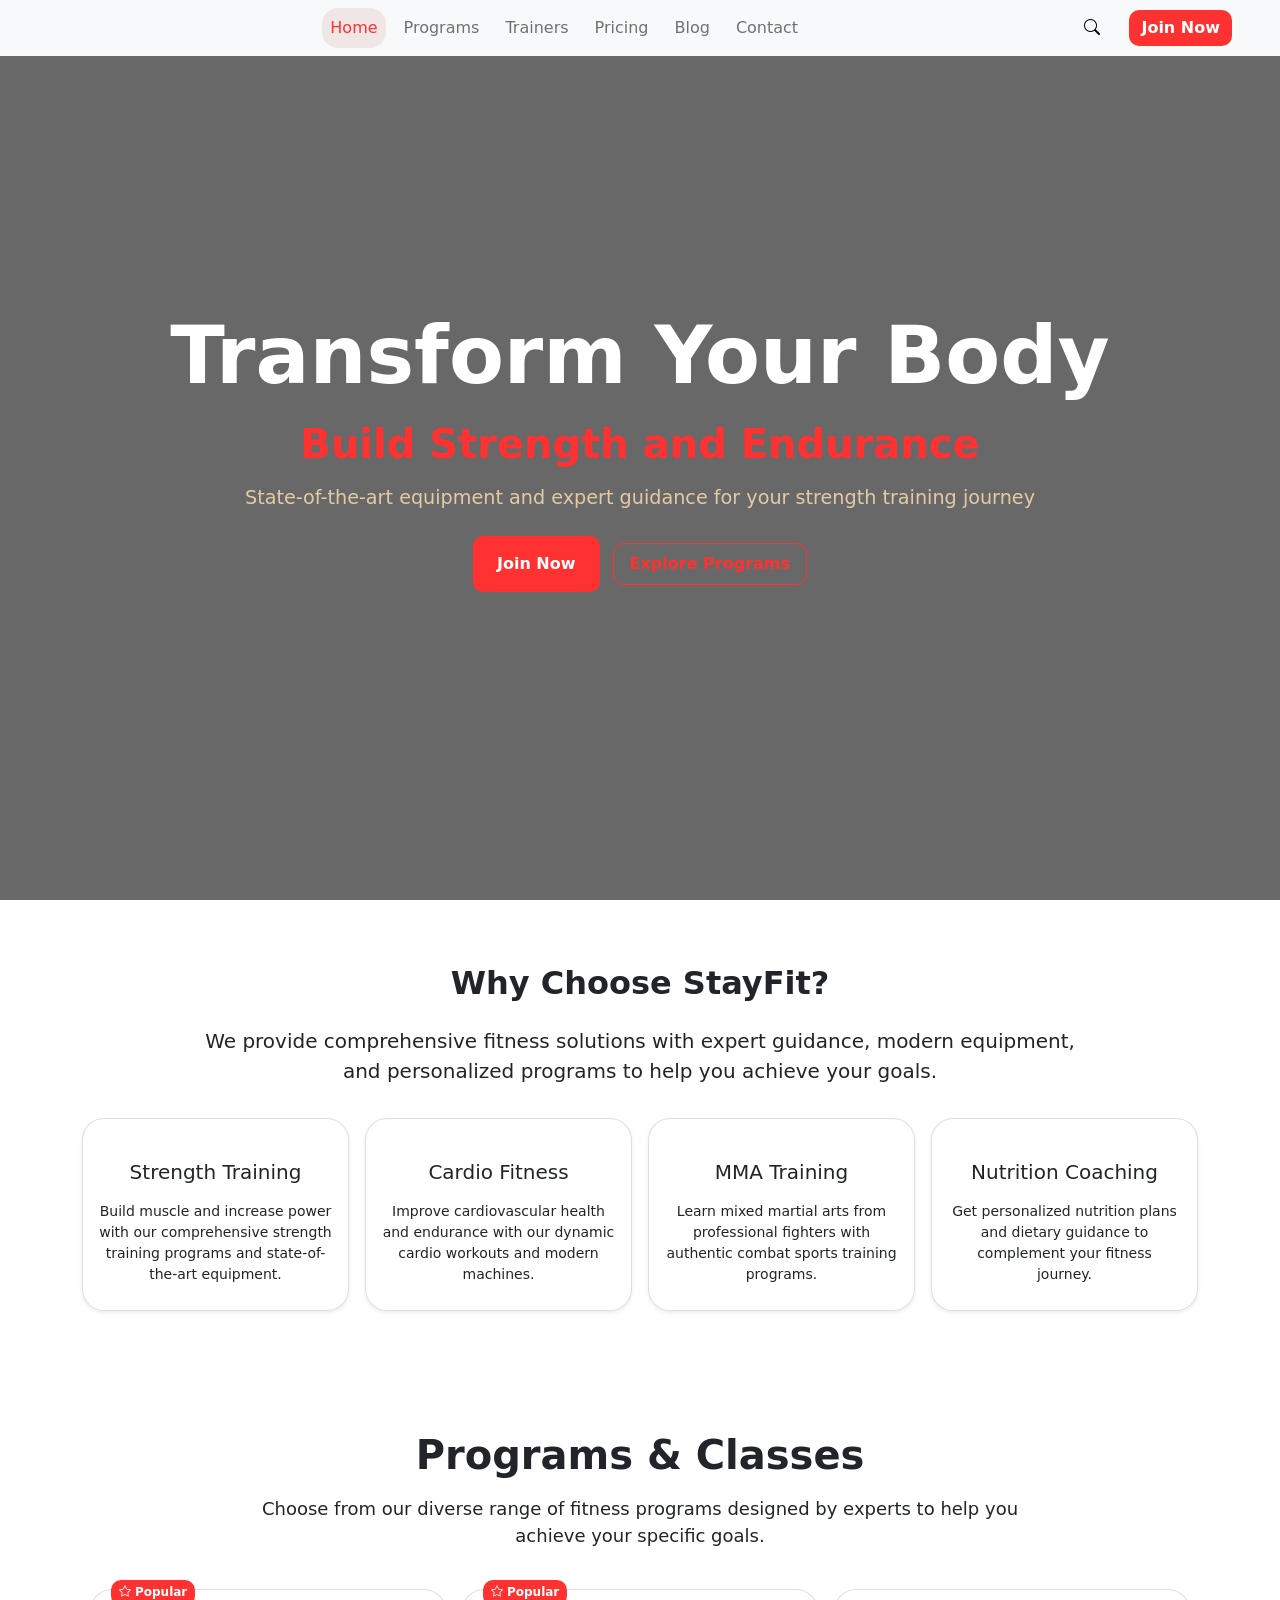
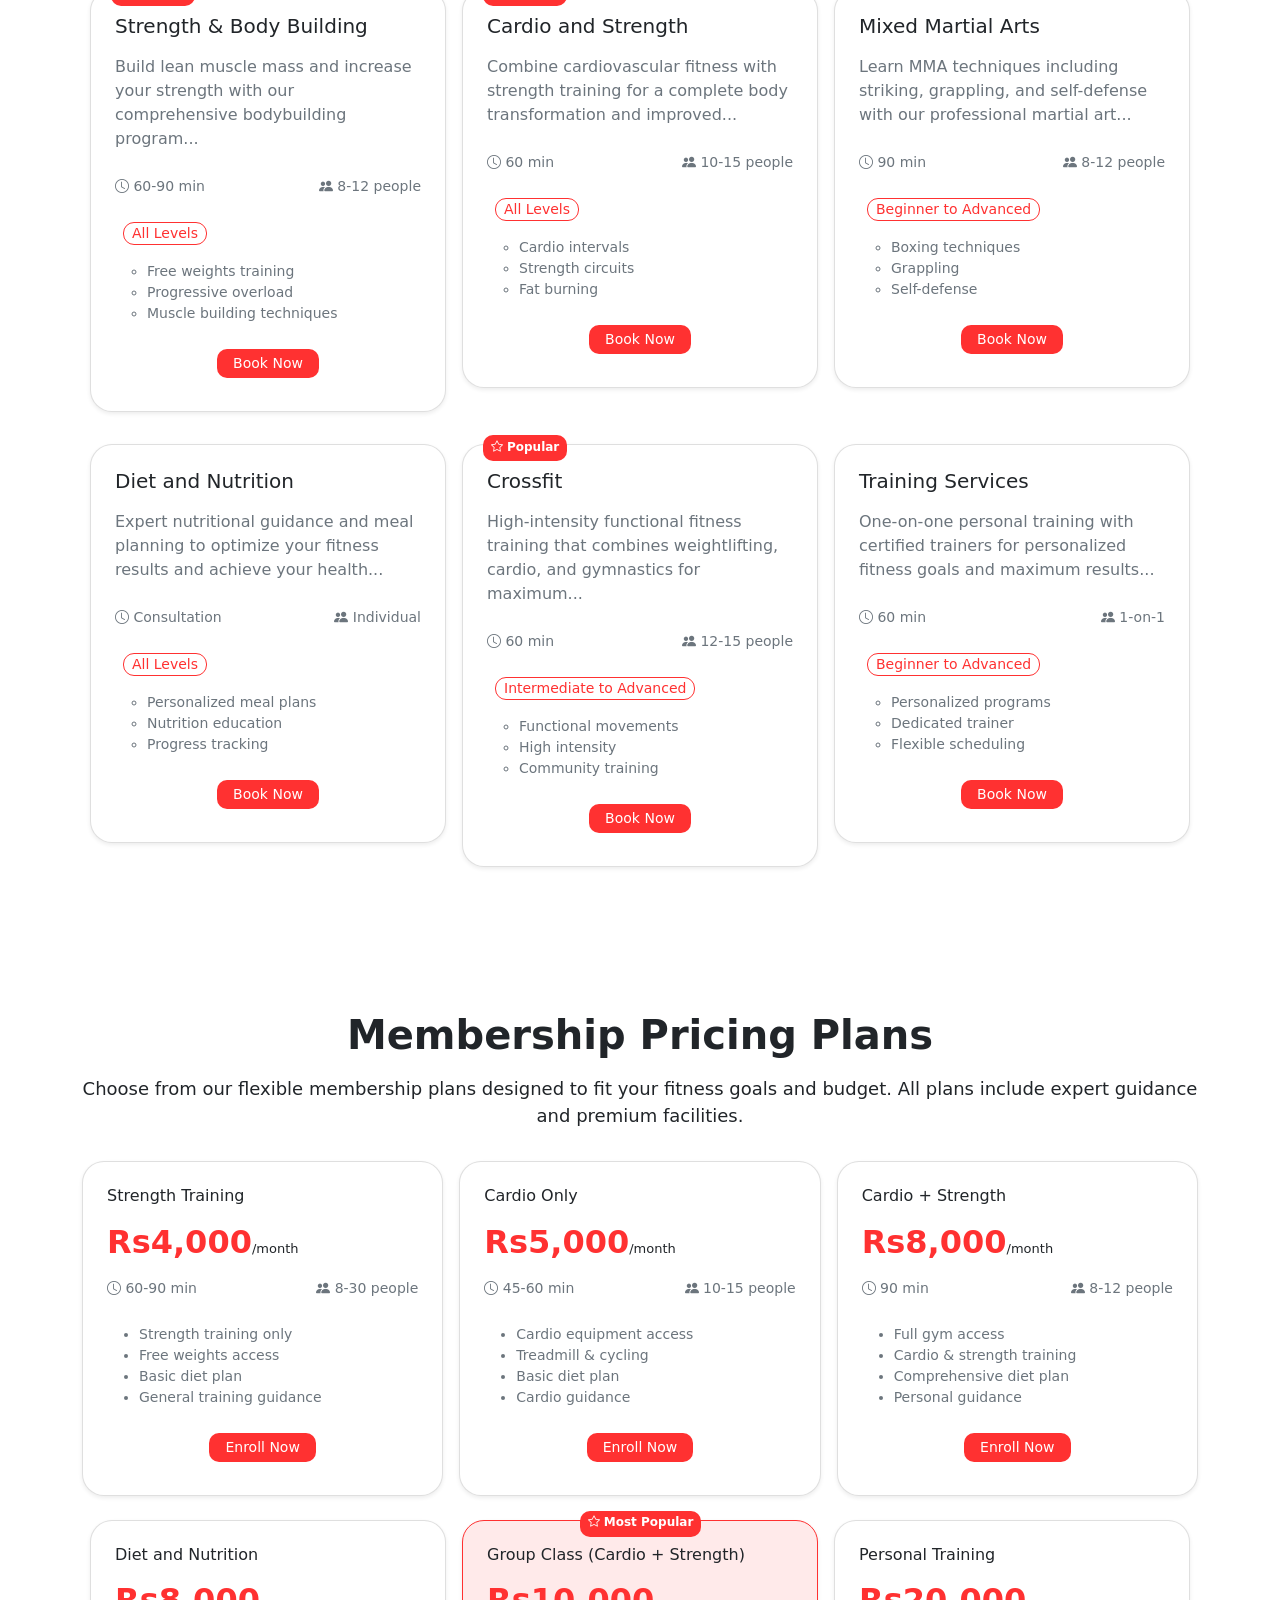
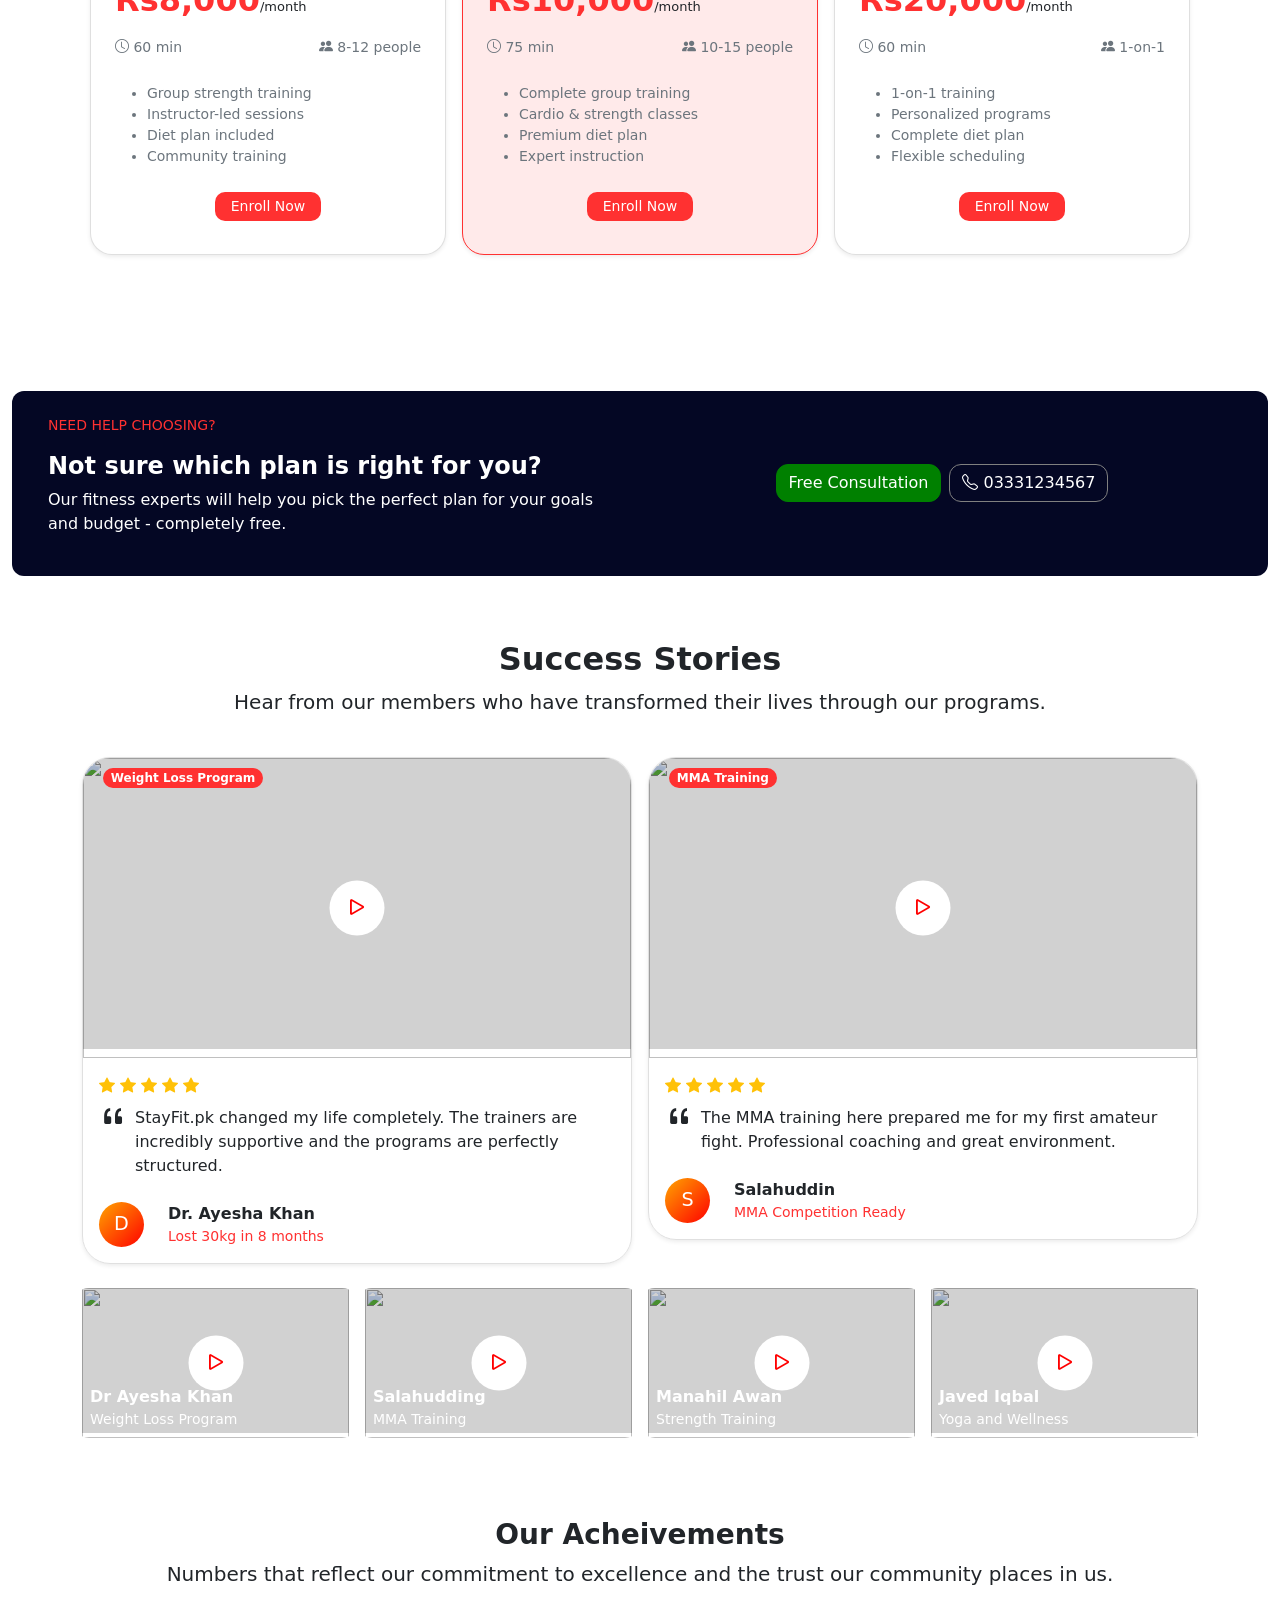
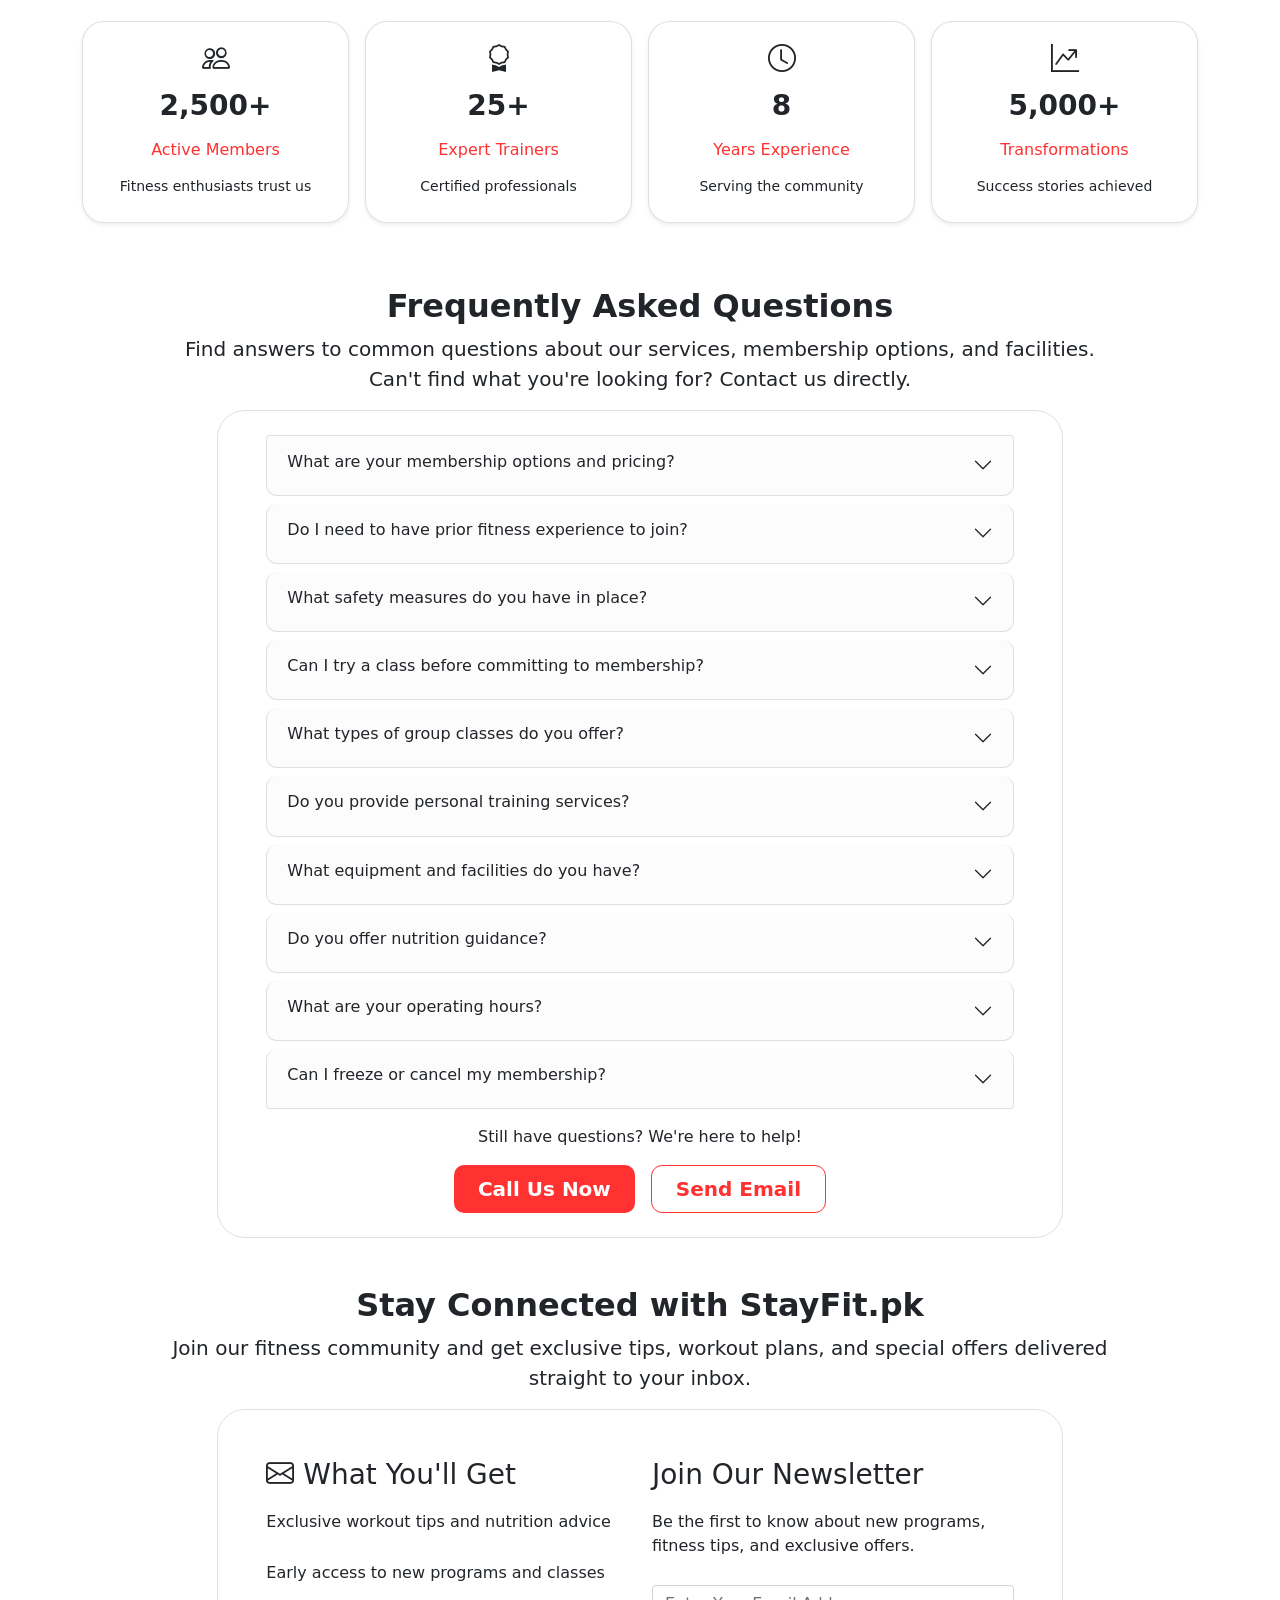
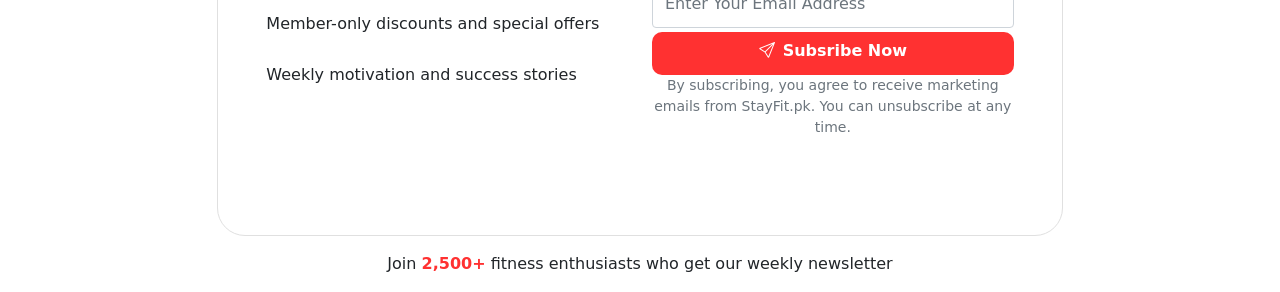
==== index.html @ 8effee80 "Adding more sections" ====
<!DOCTYPE html>
<html lang="en">
<head>
    <meta charset="UTF-8">
    <meta name="viewport" content="width=device-width, initial-scale=1.0">
    <title>StayFit-Premium Fitness Center</title>
    <link rel="stylesheet" href="bootstrap-5.0.2-dist/css/bootstrap.min.css">
   <link rel="stylesheet" href="https://cdn.jsdelivr.net/npm/bootstrap-icons@1.13.1/font/bootstrap-icons.min.css">
    <link rel="stylesheet" href="style.css">
    <link rel="stylesheet" href="https://cdnjs.cloudflare.com/ajax/libs/font-awesome/7.0.1/css/all.min.css" integrity="sha512-2SwdPD6INVrV/lHTZbO2nodKhrnDdJK9/kg2XD1r9uGqPo1cUbujc+IYdlYdEErWNu69gVcYgdxlmVmzTWnetw==" crossorigin="anonymous" referrerpolicy="no-referrer" />
</head>
<body>
    
<!-- navbar -->
  <nav class="navbar navbar-expand-lg navbar-light bg-light fixed-top mb-3" style="background-color: rgba(255,255,255,0.9)">
    <div class="container-fluid px-md-5"> 
    <a class="navbar-brand" href="#"><img src="https://stayfit.pk/stayfit.png" alt="" class="brandimg"></a>
  <button class="navbar-toggler" type="button" data-toggle="collapse" data-target="#navbarSupportedContent" aria-controls="navbarSupportedContent" aria-expanded="false" aria-label="Toggle navigation">
    <span class="navbar-toggler-icon"></span>
  </button>

  <div class="collapse navbar-collapse" id="navbarSupportedContent">
    <ul class="navbar-nav mx-auto">
      <li class="nav-item active">
        <a class="nav-link home" href="#">Home</a>
      </li>
      <li class="nav-item">
        <a class="nav-link" href="#">Programs</a>
      </li>
    
      <li class="nav-item">
        <a class="nav-link " href="#">Trainers</a>
      </li>
       <li class="nav-item">
        <a class="nav-link " href="#">Pricing</a>
      </li>
       <li class="nav-item">
        <a class="nav-link " href="#">Blog</a>
      </li>
       <li class="nav-item">
        <a class="nav-link " href="#">Contact</a>
      </li>
    </ul>
    <button class="search-btn icon-button">
        <i class="bi bi-search"></i>
    </button>
    <button class="btn btnbtn fw-bold my-2 my-sm-0" type="submit">Join Now</button>
   
  </div>
</div>
   
</nav>

<!-- Hero Section -->

<section class="hero mb-3">
  <div class="overlay"></div>
  <div class="container hero-content ">
    <h1 class="text-white display-1 fw-bold">Transform Your Body</h1>
    <h2 class="display-6 fw-bold"  style="color: rgb(255, 49, 49);">Build Strength and Endurance</h2>
    <p style="color: #e3caa3; font-size: larger;">State-of-the-art equipment and expert guidance for your strength training journey</p>
      <div class="hero-buttons">
    <button class="btn btnbtn btn-join py-3 px-4 fw-bold">Join Now</button>
    <button class="btn hero-explore px-3 py-2 fw-bold">Explore Programs</button>
      </div>
  </div>


</section>

<!-- Why StayFit -->
<section class="Acheivement py-5 mb-3">
    <div class="container">
      <div class="contianer text-center ">  
      <h2 class="fw-bold">Why Choose StayFit?</h2>
        <p class="fs-5 py-3">We provide comprehensive fitness solutions with expert guidance, modern equipment,<br> and personalized programs to help you achieve your goals.</p>
        <div class="row g-3">
          <!-- card 1 -->
        <div class="col-lg-3 col-md-6 d-flex">
          <div class="card p-3 text-center acheivementcard shadow-sm h-100">
            <p class="text-center"><i class="fa-solid fa-dumbbell fs-3"></i></p>
            <h5>Strength Training</h5>
            <small>Build muscle and increase power with our comprehensive strength training programs and state-of-the-art equipment.</small>
          </div>
        </div>
        <!-- card 2 -->
          <div class="col-lg-3 col-md-6 d-flex">
          <div class="card p-3 text-center acheivementcard shadow-sm h-100">
           <p class="text-center"> <i class="fa-regular fa-heart fs-3"></i></p>
            <h5>Cardio Fitness</h5>
            <small>Improve cardiovascular health and endurance with our dynamic cardio workouts and modern machines.</small>
          </div>
        </div>
        <!-- card 3 -->
          <div class="col-lg-3 col-md-6 d-flex">
          <div class="card p-3 text-center acheivementcard shadow-sm h-100">
            <p class="text-center"><i class="fa-solid fa-bolt fs-3"></i></p>
            <h5>MMA Training</h5>
            <small>Learn mixed martial arts from professional fighters with authentic combat sports training programs.</small>
          </div>
        </div>
        <!-- card 4 -->
           <div class="col-lg-3 col-md-6 d-flex">
          <div class="card p-3 text-center acheivementcard shadow-sm h-100">
           <p class="text-center"><i class="fa-solid fa-apple-whole fs-3"></i></p> 
            <h5>Nutrition Coaching</h5>
            <small>Get personalized nutrition plans and dietary guidance to complement your fitness journey.</small> 
          </div>
        </div>
      </div>

    </div>
  </section>

<!-- Programs & Classes -->

<section class="py-5 mb-3">
  <div class="container-fluid">
    <div class="container d-flex flex-column justify-content-center text-center">
    <h1 class="display-6 fw-bold py-2">Programs & Classes</h1>
    <p style="font-size: 18px ;">Choose from our diverse range of fitness programs designed by experts to help you <br>achieve your specific goals.</p>
    </div>
  <div class="container py-3 programs">
    <!-- row 1 -->
    <div class="row g-3 p-2 text-start mb-3">
      <!-- card 1 -->
       <div class="col-lg-4 col-md-6">
      <div class="card shadow-sm p-4 position-relative">
        <span class="badge position-absolute"><i class="bi bi-star"></i> Popular</span>
    
        <h5>Strength & Body Building</h5>      
        <p class="text-muted">Build lean muscle mass and increase your strength with our comprehensive bodybuilding program...</p>  
        <div class="card1-content text-muted small">  
            <p><i class="bi bi-clock"></i> 60-90 min</p>
            <p><i class="bi bi-people-fill"></i> 8-12 people</p>
        </div>
        <p class="hero-explore small px-2" style="width: fit-content;">All Levels</p>
        <ul class="small text-muted">
          <li>
            Free weights training
          </li>
          <li>
            Progressive overload
          </li>
          <li>Muscle building techniques</li>
        </ul>
         <div class="text-center"><button class="btnbtn small px-3 py-1">Book Now <i class="fa-solid fa-arrow-right"></i></button></div>
      </div>
      </div>
      <!-- card 2 -->
       
       <div class="col-lg-4 col-md-6">
      <div class="card position-relative shadow-sm p-4">
        <span class="badge position-absolute"><i class="bi bi-star"></i> Popular</span>
       
        <h5>Cardio and Strength</h5>      
        <p class="text-muted">Combine cardiovascular fitness with strength training for a complete body transformation and improved...</p>  
        <div class="card1-content text-muted small">  
            <p><i class="bi bi-clock"></i> 60 min</p>
            <p><i class="bi bi-people-fill"></i> 10-15 people</p>
        </div>
        <p class="hero-explore small px-2" style="width: fit-content;">All Levels</p>
        <ul class="small text-muted">
          <li>
            Cardio intervals
          </li>
          <li>
            Strength circuits
          </li>
          <li>Fat burning</li>
        </ul>
         <div class="text-center"><button class="btnbtn small px-3 py-1">Book Now <i class="fa-solid fa-arrow-right"></i></button></div>
      </div>
      </div>
      <!-- card 3 -->
       
       <div class="col-lg-4 col-md-6">
      <div class="card shadow-sm p-4">
       
        <h5>Mixed Martial Arts</h5>      
        <p class="text-muted">Learn MMA techniques including striking, grappling, and self-defense with our professional martial art...</p>  
        <div class="card1-content text-muted small">  
            <p><i class="bi bi-clock"></i> 90 min</p>
            <p><i class="bi bi-people-fill"></i> 8-12 people</p>
        </div>
        <p class="hero-explore small px-2" style="width: fit-content;">Beginner to Advanced</p>
        <ul class="small text-muted">
          <li>
           Boxing techniques
          </li>
          <li>
           Grappling
          </li>
          <li>Self-defense</li>
        </ul>
         <div class="text-center"><button class="btnbtn small px-3 py-1">Book Now <i class="fa-solid fa-arrow-right"></i></button></div>
      </div>
      </div>

    </div>

    <!-- row 2 -->

     <div class="g-3 row p-2 text-start">
      <!-- card 1 -->
       
       <div class="col-lg-4 col-md-6">
      <div class="card shadow-sm p-4">
        
        <h5>Diet and Nutrition</h5>      
        <p class="text-muted">Expert nutritional guidance and meal planning to optimize your fitness results and achieve your health...</p>  
        <div class="card1-content text-muted small">  
            <p><i class="bi bi-clock"></i> Consultation</p>
            <p><i class="bi bi-people-fill"></i> Individual</p>
        </div>
        <p class="hero-explore small px-2" style="width: fit-content;">All Levels</p>
        <ul class="small text-muted">
          <li>
            Personalized meal plans
          </li>
          <li>
              Nutrition education
          </li>
          <li>Progress tracking</li>
        </ul>
         <div class="text-center"><button class="btnbtn small px-3 py-1">Book Now <i class="fa-solid fa-arrow-right"></i></button></div>
      </div>
      </div>
      <!-- card 2 -->
      
       <div class="col-lg-4 col-md-6">
      <div class="card position-relative shadow-sm p-4">
        <span class="badge position-absolute"><i class="bi bi-star"></i> Popular</span>
       
        <h5>Crossfit</h5>      
        <p class="text-muted">High-intensity functional fitness training that combines weightlifting, cardio, and gymnastics for maximum...</p>  
        <div class="card1-content text-muted small">  
            <p><i class="bi bi-clock"></i> 60 min</p>
            <p><i class="bi bi-people-fill"></i> 12-15 people</p>
        </div>
        <p class="hero-explore small px-2" style="width: fit-content;">Intermediate to Advanced</p>
        <ul class="small text-muted">
          <li>
            Functional movements
          </li>
          <li>
            High intensity
          </li>
          <li>Community training</li>
        </ul>
         <div class="text-center"><button class="btnbtn small px-3 py-1">Book Now <i class="fa-solid fa-arrow-right"></i></button></div>
      </div>
      </div>

      <!-- card 3 -->
       
       <div class="col-lg-4 col-md-6">
      <div class="card shadow-sm p-4">
      
        <h5>Training Services</h5>      
        <p class="text-muted">One-on-one personal training with certified trainers for personalized fitness goals and maximum results...</p>  
        <div class="card1-content text-muted small">  
            <p><i class="bi bi-clock"></i> 60 min</p>
            <p><i class="bi bi-people-fill"></i> 1-on-1</p>
        </div>
        <p class="hero-explore small px-2" style="width: fit-content;">Beginner to Advanced</p>
        <ul class="small text-muted">
          <li>
           Personalized programs
          </li>
          <li>
           Dedicated trainer
          </li>
          <li>Flexible scheduling</li>
        </ul>
         <div class="text-center"><button class="btnbtn small px-3 py-1">Book Now <i class="fa-solid fa-arrow-right"></i></button></div>
      </div>
      </div>

    </div>

      

  </div>
  
  </div>

</section>

<!-- MemberShip Pricing Plans -->

<section class="py-5 mb-3">
  <div class="container-fluid">
    <div class="container d-flex flex-column justify-content-center text-center">
    <h1 class="display-6 fw-bold py-2">Membership Pricing Plans</h1>
    <p style="font-size: 18px ;">Choose from our flexible membership plans designed to fit your fitness goals and budget. All plans include expert guidance and premium facilities.</p>
    </div>
  <div class="container py-3 membership">
    <!-- row 1 -->
    <div class="row g-3 text-start mb-3">
      <!-- card 1 -->
      <div class="col-lg-4 col-md-6 ">
        <div class="card shadow-sm p-4">
        <h6>Strength Training</h6>      
        <h2><span class="memp">Rs4,000</span><span class="memspan">/month</span></h2>
        <div class="card1-content text-muted small">  
            <p><i class="bi bi-clock"></i> 60-90 min</p>
            <p><i class="bi bi-people-fill"></i> 8-30  people</p>
        </div>
        <ul class="small text-muted">
          <li>
            Strength training only
          </li>
          <li>
            Free weights access
          </li>
          <li>Basic diet plan</li>
          <li>General training guidance</li>
        </ul>
         <div class="text-center"><button class="btnbtn small px-3 py-1">Enroll Now <i class="fa-solid fa-arrow-right"></i></button></div>
      </div>
      </div>
      
      <!-- card 2 -->
      <div class="col-lg-4 col-md-6 ">
        <div class="card shadow-sm p-4">
        <h6>Cardio Only</h6>      
        <h2><span class="memp">Rs5,000</span><span class="memspan">/month</span></h2>
   
        <div class="card1-content text-muted small">  
            <p><i class="bi bi-clock"></i> 45-60 min</p>
            <p><i class="bi bi-people-fill"></i> 10-15 people</p>
        </div>
        <ul class="small text-muted">
          <li>
            Cardio equipment access
          </li>
          <li>
            Treadmill & cycling
          </li>
          <li>Basic diet plan</li>
          <li>Cardio guidance</li>
        </ul>
         <div class="text-center"><button class="btnbtn small px-3 py-1">Enroll Now <i class="fa-solid fa-arrow-right"></i></button></div>
        </div>
        </div>

      <!-- card 3 -->
       
      <div class="col-lg-4 col-md-6">
        <div class="card shadow-sm p-4">
        <h6>Cardio + Strength</h6>      
        <h2><span class="memp">Rs8,000</span><span class="memspan">/month</span></h2>

        <div class="card1-content text-muted small">  
            <p><i class="bi bi-clock"></i> 90 min</p>
            <p><i class="bi bi-people-fill"></i> 8-12 people</p>
        </div>
        <ul class="small text-muted">
          <li>
           Full gym access
          </li>
          <li>
           Cardio & strength training
          </li>
          <li>Comprehensive diet plan</li>
          <li>Personal guidance</li>
        </ul> 
         <div class="text-center"><button class="btnbtn small px-3 py-1">Enroll Now <i class="fa-solid fa-arrow-right"></i></button></div>
        </div>
        </div>

    </div>

    <!-- row 2 -->

     <div class="row p-2 text-start g-3">
      <!-- card 1 -->
      <div class="col-lg-4 col-md-6">
        <div class="card shadow-sm p-4">
        <h6>Diet and Nutrition</h6>
        <h2><span class="memp">Rs8,000</span><span class="memspan">/month</span></h2>      
        <div class="card1-content text-muted small">  
            <p><i class="bi bi-clock"></i> 60 min</p>
            <p><i class="bi bi-people-fill"></i> 8-12 people</p>
        </div>
        <ul class="small text-muted">
          <li>
            Group strength training
          </li>
          <li>
              Instructor-led sessions
          </li>
          <li>Diet plan included</li>
          <li>Community training</li>
        </ul>
         <div class="text-center"><button class="btnbtn small px-3 py-1">Enroll Now <i class="fa-solid fa-arrow-right"></i></button></div>
      </div>
      </div>
      
      <!-- card 2 -->
       <div class="col-lg-4 col-md-6">
      <div class="card card-2 position-relative shadow-sm p-4">
        <span class="badge position-absolute"><i class="bi bi-star"></i> Most Popular</span>
       
        <h6>Group Class (Cardio + Strength)</h6>
        <h2><span class="memp">Rs10,000</span><span class="memspan">/month</span></h2>      
        <div class="card1-content text-muted small">  
            <p><i class="bi bi-clock"></i> 75 min</p>
            <p><i class="bi bi-people-fill"></i> 10-15 people</p>
        </div>
        <ul class="small text-muted">
          <li>
            Complete group training
          </li>
          <li>
            Cardio & strength classes
          </li>
          <li>Premium diet plan</li>
          <li>Expert instruction</li>
        </ul>
         <div class="text-center"><button class="btnbtn small px-3 py-1">Enroll Now <i class="fa-solid fa-arrow-right"></i></button></div>
      </div>
      </div>
      <!-- card 3 -->
        <div class="col-lg-4 col-md-6">
      <div class="card shadow-sm p-4">
        <h6>Personal Training</h6>
        <h2><span class="memp">Rs20,000</span><span class="memspan">/month</span></h2>      
        <div class="card1-content text-muted small">  
            <p><i class="bi bi-clock"></i> 60 min</p>
            <p><i class="bi bi-people-fill"></i> 1-on-1</p>
        </div>
        <ul class="small text-muted">
          <li>
           1-on-1 training
          </li>
          <li>
           Personalized programs
          </li>
          <li>Complete diet plan</li>
          <li>Flexible scheduling</li>
        </ul>
         <div class="text-center"><button class="btnbtn small px-3 py-1">Enroll Now <i class="fa-solid fa-arrow-right"></i></button></div>
      </div>
      </div>

    </div>

  </div>
  </div>
</section>


  <!-- Need Help Choosing -->
  <section class="container-fluid py-5 mb-3">
    <div class="contianer needhelp p-4 d-flex">
      <div class="container">
        <p class="small" style="color: rgb(255, 49, 49);">NEED HELP CHOOSING?</p>
        <h4 class="fw-bold">Not sure which plan is right for you? </h4>
        <p class="text-shadow">Our fitness experts will help you pick the perfect plan for your goals and budget - completely free.</p>
        </div>
        <div class="container d-flex align-items-center justify-content-center">
          <button class="freecon me-2">Free Consultation</button>
          <span class="number"><i class="bi bi-telephone"></i>  03331234567</span>

        </div>
      </div>
  </section>

  <!-- Success Stories -->

  <section class="container mb-3">
    <h2 class="fw-bold text-center">Success Stories</h2>
    <p class="fs-5 text-center">Hear from our members who have transformed their lives through our programs.</p>
    <div class="row g-3 py-4">
      
  <!-- card 1 -->
      <div class="col-lg-6">
        <div class="scard video-thumbnail shadow-sm">
        <div class="position-relative"  onclick="window.open('https://youtu.be/jrtsCy6b4xU?si=ivs-otu33B5D4gYI')">
          <img src="https://img.youtube.com/vi/jrtsCy6b4xU/0.jpg">          
        <div class="overlay"></div>
        <span class="badge position-absolute">Weight Loss Program</span> 
        <div class="play-btn fs-3"><i class="bi bi-play"></i></div>
      </div>
        <div class="card-body">
          <div class="stars text-warning">
          <i class="bi bi-star-fill"></i>
          <i class="bi bi-star-fill"></i>
          <i class="bi bi-star-fill"></i>
          <i class="bi bi-star-fill"></i>
          <i class="bi bi-star-fill"></i>
          </div>
          <div class="d-flex">
            <i class="bi bi-quote fs-3"></i>
          <blockquote class="p-2">StayFit.pk changed my life completely. The trainers are incredibly supportive and the programs are perfectly structured.</blockquote>
            </div>
            <div class="d-flex gap-4">
              <div class="avatar">D</div>
              <div class="d-flex flex-column avatar-content">
              <strong>Dr. Ayesha Khan </strong>
              <small>Lost 30kg in 8 months</small>
              </div>
            </div>
          </div>
          
        </div>
      </div>

      <!-- card 2 -->
      <div class="col-lg-6">
        <div class="scard video-thumbnail shadow-sm">
        <div class="position-relative"  onclick="window.open('https://https://youtu.be/8YgTLExnIns?si=JiUCMrWEgbNoAvg-.be/jrtsCy6b4xU?si=ivs-otu33B5D4gYI')">
          <img src="https://img.youtube.com/vi/8YgTLExnIns/0.jpg">
          
        <div class="overlay"></div>
        <span class="badge position-absolute">MMA Training</span> 
        <div class="play-btn fs-3"><i class="bi bi-play"></i></div>
      </div>
        <div class="card-body py-3">
          <div class="stars text-warning">
          <i class="bi bi-star-fill"></i>
          <i class="bi bi-star-fill"></i>
          <i class="bi bi-star-fill"></i>
          <i class="bi bi-star-fill"></i>
          <i class="bi bi-star-fill"></i>
          </div>
          <div class="d-flex">
            <i class="bi bi-quote fs-3"></i>
          <blockquote class="p-2">The MMA training here prepared me for my first amateur fight. Professional coaching and great environment.</blockquote>
            </div>
            <div class="d-flex gap-4">
              <div class="avatar">S</div>
              <div class="d-flex flex-column avatar-content">
              <strong>Salahuddin </strong>
              <small>MMA Competition Ready</small>
              </div>
            </div>
          </div>
          
        </div>
      </div>
    </div>

    <!-- row 2 -->
    <div class="row g-3">
   <!-- card 1 -->
     <div class="col-lg-3 video-thumbnail">
         <div class="position-relative thumb-card"  onclick="window.open('https://youtu.be/jrtsCy6b4xU?si=PnNNQLtfqX4bnvq1')">
          <img src="https://img.youtube.com/vi/jrtsCy6b4xU/mqdefault.jpg">
         
          <div class="overlay"></div>
          <div class="sbadge position-absolute d-flex flex-column p-2">
            <strong>Dr Ayesha Khan</strong>
            <small>Weight Loss Program</small>
           
          </div>
            <div class="play-btn fs-3"><i class="bi bi-play"></i></div>

      </div>
    </div>

    <!-- card 2 -->
        <div class="col-lg-3 video-thumbnail">
         <div class="position-relative thumb-card"  onclick="window.open('https://youtu.be/8YgTLExnIns?si=JiUCMrWEgbNoAvg-.be/jrtsCy6b4xU?si=ivs-otu33B5D4gYI')">
          <img src="https://img.youtube.com/vi/8YgTLExnIns/mqdefault.jpg">
         
          <div class="overlay"></div>
          <div class="sbadge position-absolute d-flex flex-column p-2">
            <strong>Salahudding</strong>
            <small>MMA Training</small>
           
          </div>
            <div class="play-btn fs-3"><i class="bi bi-play"></i></div>

      </div>
    </div>
    <!-- card 3 -->
        <div class="col-lg-3 video-thumbnail">
         <div class="position-relative thumb-card"  onclick="window.open('https://youtu.be/RpnmJ13tk-Y?si=Q8vOV_29i7vQM7v7')">
          <img src="https://img.youtube.com/vi/RpnmJ13tk-Y/mqdefault.jpg">
         
          <div class="overlay"></div>
          <div class="sbadge position-absolute d-flex flex-column p-2">
            <strong>Manahil Awan</strong>
            <small>Strength Training</small>
           
          </div>
            <div class="play-btn fs-3"><i class="bi bi-play"></i></div>

      </div>
    </div>
    <!-- card 4 -->
        <div class="col-lg-3 video-thumbnail">
         <div class="position-relative thumb-card"  onclick="window.open('https://youtu.be/xSL-8Y9A7AM?si=K-MV0KjMVEkgla90')">
          <img src="https://img.youtube.com/vi/xSL-8Y9A7AM/mqdefault.jpg">
         
          <div class="overlay"></div>
          <div class="sbadge position-absolute d-flex flex-column p-2">
            <strong>Javed Iqbal</strong>
            <small>Yoga and Wellness</small>
           
          </div>
            <div class="play-btn fs-3"><i class="bi bi-play"></i></div>

      </div>
    </div>
    </div>
  </section>

<!-- Our Acheivement -->

  <section class="Acheivement py-5 mb-3">
    <div class="container">
      <div class="contianer text-center py-3">  
      <h3 class="fw-bold">Our Acheivements</h3>
        <p class="fs-5">Numbers that reflect our commitment to excellence and the trust our community places in us.</p>
      </div>
        <div class="row g-3">
          <!-- card 1 -->
        <div class="col-lg-3 col-md-6">
          <div class="card p-3 text-center acheivementcard shadow-sm">
            <i class="bi bi-people fs-3"></i>
            <h3>2,500+</h3>
            <h6>Active Members</h6>
            <small>Fitness enthusiasts trust us</small>
          </div>
        </div>
        <!-- card 2 -->
          <div class="col-lg-3 col-md-6">
          <div class="card p-3 text-center acheivementcard shadow-sm">
            <i class="bi bi-award fs-3"></i>
            <h3>25+</h3>
            <h6>Expert Trainers</h6>
            <small>Certified professionals</small>
          </div>
        </div>
        <!-- card 3 -->
          <div class="col-lg-3 col-md-6">
          <div class="card p-3 text-center acheivementcard shadow-sm">
            <i class="bi bi-clock fs-3"></i>
            <h3>8</h3>
            <h6>Years Experience</h6>
            <small>Serving the community</small>
          </div>
        </div>
        <!-- card 4 -->
           <div class="col-lg-3 col-md-6">
          <div class="card p-3 text-center acheivementcard shadow-sm">
           <i class="bi bi-graph-up-arrow fs-3"></i>
            <h3>5,000+</h3>
            <h6>Transformations</h6>
            <small>Success stories achieved</small> 
          </div>
        </div>
      </div>

    </div>
  </section>

<!-- FAQs -->
  <section class="faqs mb-5">
    <div class="contianer text-center fs-5">
    <h2 class="fw-bold">Frequently Asked Questions</h2>
     <p>Find answers to common questions about our services, membership options, and facilities. <br>Can't find what you're looking for? Contact us directly.</p> 
    </div>
    <div class="row justify-content-center">
      <div class="col-lg-8">
    <div class="container scard px-5 py-4">
    <div class="accordion mb-3" id="accordionExample">
      <!-- accordion-1 -->
  <div class="accordion-item mb-2">
    <h2 class="accordion-header" id="headingOne">
      <button class="accordion-button accbtn collapsed" type="button" data-bs-toggle="collapse" data-bs-target="#collapseOne" aria-expanded="true" aria-controls="collapseOne">
       <h6>What are your membership options and pricing?</h6>
      </button>
    </h2>
    <div id="collapseOne" class="accordion-collapse collapse " aria-labelledby="headingOne" data-bs-parent="#accordionExample">
      <div class="accordion-body">
        We offer flexible membership plans including monthly, quarterly, and annual options. Our plans range from basic gym access to premium packages that include personal training, nutrition coaching, and group classes. Visit our pricing page or contact us for detailed information about current rates and special offers.
      </div>
    </div>
  </div>
        <!-- accordion-2 -->
  <div class="accordion-item mb-2">
    <h2 class="accordion-header" id="headingTwo">
      <button class="accordion-button accbtn collapsed" type="button" data-bs-toggle="collapse" data-bs-target="#collapseTwo" aria-expanded="false" aria-controls="collapseTwo">
     <h6>Do I need to have prior fitness experience to join?</h6>
      </button>
    </h2>
    <div id="collapseTwo" class="accordion-collapse collapse" aria-labelledby="headingTwo" data-bs-parent="#accordionExample">
      <div class="accordion-body">
      Absolutely not! StayFit.pk welcomes members of all fitness levels, from complete beginners to advanced athletes. Our certified trainers will assess your current fitness level and create a personalized program that matches your goals and abilities. We provide proper guidance and support every step of the way.
      </div>
    </div>
  </div>
        <!-- accordion-3 -->
  <div class="accordion-item mb-2">
    <h2 class="accordion-header" id="headingThree">
      <button class="accordion-button accbtn collapsed" type="button" data-bs-toggle="collapse" data-bs-target="#collapseThree" aria-expanded="false" aria-controls="collapseThree">
       <h6>What safety measures do you have in place?</h6>
      </button>
    </h2>
    <div id="collapseThree" class="accordion-collapse collapse" aria-labelledby="headingThree" data-bs-parent="#accordionExample">
      <div class="accordion-body">
        Your safety is our top priority. All our equipment is regularly maintained and sanitized. Our trainers are certified in first aid and CPR. We maintain proper ventilation, follow health protocols, and ensure adequate spacing between equipment. Our facility is also equipped with emergency medical supplies.
      </div>
    </div>
    </div>
      <!-- accordion-4 -->
    <div class="accordion-item mb-2">
    <h2 class="accordion-header" id="headingFour">
      <button class="accordion-button accbtn collapsed" type="button" data-bs-toggle="collapse" data-bs-target="#collapseFour" aria-expanded="false" aria-controls="collapseFour">
       <h6>Can I try a class before committing to membership?</h6>
      </button>
    </h2>
    <div id="collapseFour" class="accordion-collapse collapse" aria-labelledby="headingFour" data-bs-parent="#accordionExample">
      <div class="accordion-body">
       Yes! We offer trial sessions and day passes so you can experience our facilities and classes before making a commitment. Contact us to schedule a free tour and trial workout. This allows you to meet our trainers, see our equipment, and get a feel for our community atmosphere.
      </div>
    </div>
    </div>
          <!-- accordion-5 -->
    <div class="accordion-item mb-2">
    <h2 class="accordion-header" id="headingFive">
      <button class="accordion-button accbtn collapsed" type="button" data-bs-toggle="collapse" data-bs-target="#collapseFive" aria-expanded="false" aria-controls="collapseFive">
       <h6>What types of group classes do you offer?</h6>
      </button>
    </h2>
    <div id="collapseFive" class="accordion-collapse collapse" aria-labelledby="headingFive" data-bs-parent="#accordionExample">
      <div class="accordion-body">
      We offer a variety of group classes including HIIT, strength training, cardio blast, yoga, pilates, MMA fundamentals, boxing, and specialized programs for different fitness goals. Our class schedule is designed to accommodate various time preferences and fitness levels.
      </div>
    </div>
    </div>
          <!-- accordion-6 -->
    <div class="accordion-item mb-2">
    <h2 class="accordion-header" id="headingSix">
      <button class="accordion-button accbtn collapsed" type="button" data-bs-toggle="collapse" data-bs-target="#collapseSix" aria-expanded="false" aria-controls="collapseSix">
       <h6>Do you provide personal training services?</h6>
      </button>
    </h2>
    <div id="collapseSix" class="accordion-collapse collapse" aria-labelledby="headingSix" data-bs-parent="#accordionExample">
      <div class="accordion-body">
      Yes, we have a team of certified personal trainers who offer one-on-one coaching sessions. Personal training includes customized workout plans, proper form instruction, motivation, and progress tracking. Sessions can be scheduled based on your availability and specific fitness goals.
      </div>
    </div>
    </div>
          <!-- accordion-7 -->
    <div class="accordion-item mb-2">
    <h2 class="accordion-header" id="headingSeven">
      <button class="accordion-button accbtn collapsed" type="button" data-bs-toggle="collapse" data-bs-target="#collapseSeven" aria-expanded="false" aria-controls="collapseSeven">
       <h6>What equipment and facilities do you have?</h6>
      </button>
    </h2>
    <div id="collapseSeven" class="accordion-collapse collapse" aria-labelledby="headingSeven" data-bs-parent="#accordionExample">
      <div class="accordion-body">
       Our facility features state-of-the-art cardio machines, free weights, resistance training equipment, functional training areas, MMA mats, boxing ring, yoga studio, locker rooms with showers, and a nutrition consultation area. All equipment is commercial-grade and regularly updated.
      </div>
    </div>
    
  </div>
          <!-- accordion-8 -->
    <div class="accordion-item mb-2">
    <h2 class="accordion-header" id="headingEight">
      <button class="accordion-button accbtn collapsed" type="button" data-bs-toggle="collapse" data-bs-target="#collapseEight" aria-expanded="false" aria-controls="collapseEight">
       <h6>Do you offer nutrition guidance?</h6>
      </button>
    </h2>
    <div id="collapseEight" class="accordion-collapse collapse" aria-labelledby="headingEight" data-bs-parent="#accordionExample">
      <div class="accordion-body">
        Yes, we provide comprehensive nutrition coaching services. Our certified nutritionists create personalized meal plans, offer supplement guidance, and provide ongoing support to help you achieve your fitness goals. Nutrition consultations can be included in premium memberships or purchased separately.
      </div>
    </div>
    </div>
          <!-- accordion-9 -->
     <div class="accordion-item mb-2">
    <h2 class="accordion-header" id="headingNine">
      <button class="accordion-button accbtn collapsed" type="button" data-bs-toggle="collapse" data-bs-target="#collapseNine" aria-expanded="false" aria-controls="collapseNine">
       <h6>What are your operating hours?</h6>
      </button>
    </h2>
    <div id="collapseNine" class="accordion-collapse collapse" aria-labelledby="headingNine" data-bs-parent="#accordionExample">
      <div class="accordion-body">
        We're open Monday to Friday from 6:00 AM to 10:00 PM, and weekends from 7:00 AM to 8:00 PM. These extended hours are designed to accommodate various schedules, whether you prefer early morning workouts or evening sessions after work.
      </div>
    </div>
    </div>
          <!-- accordion-10 -->
    <div class="accordion-item ">
    <h2 class="accordion-header" id="headingTen">
      <button class="accordion-button accbtn collapsed" type="button" data-bs-toggle="collapse" data-bs-target="#collapseTen" aria-expanded="false" aria-controls="collapseTen">
       <h6>Can I freeze or cancel my membership?</h6>
      </button>
    </h2>
    <div id="collapseTen" class="accordion-collapse collapse" aria-labelledby="headingTen" data-bs-parent="#accordionExample">
      <div class="accordion-body">
       Yes, we offer flexible membership options. You can freeze your membership for medical reasons, travel, or other circumstances with proper notice. Cancellation policies vary by membership type, but we always work with our members to find solutions that work for everyone. Please check your membership agreement for specific terms.
      </div>
    </div>
    </div>
  </div>
  <div class="d-flex justify-content-center mb-3">Still have questions? We're here to help!</div>
  <div class="container d-flex justify-content-center gap-2">
    <button class="btn btnbtn btn-join px-4 py-2 fs-5 fw-bold">Call Us Now</button>
    <button class="btn btn-join hero-explore px-4 py-2 fs-5 fw-bold ">Send Email</button>
  </div>
  </div>
  </div>
  </div>
  </section>  

  <section class="stay-connected mb-3">
    <div class="contianer text-center fs-5">
    <h2 class="fw-bold">Stay Connected with StayFit.pk</h2>
      <p>Join our fitness community and get exclusive tips, workout plans, and special offers delivered <br> straight to your inbox. </p>
    </div>
    <div class="row justify-content-center">
      <div class="col-lg-8 mb-3">
    
    <div class="scard p-5">
      <div class="row">
        <div class="col-lg-6">
          <h3><i class="bi bi-envelope"></i> What You'll Get</h3>
          <p>Exclusive workout tips and nutrition advice</p>
             <p>Early access to new programs and classes</p>
              <p>Member-only discounts and special offers</p>
              <p>Weekly motivation and success stories</p>
        </div>
        <div class="col-lg-6">
          <h3>Join Our Newsletter</h3>
          <p>Be the first to know about new programs, fitness tips, and exclusive offers.</p>
          <input class="form-control mb-1" type="text" placeholder="Enter Your Email Address" aria-label="default input example">
          <button style="height: 43px; width: 100%;" class="btn btnbtn btn-join fw-bold"><i class="bi bi-send me-2"></i>Subsribe Now</button>
          <p class="text-muted small text-center">By subscribing, you agree to receive marketing emails from StayFit.pk. You can unsubscribe at any time. </p>
        </div>
      </div>
    </div>
    </div> </div>
    <p class="text-center">Join <strong style="color: rgb(255, 49, 49);">2,500+</strong> fitness enthusiasts who get our weekly newsletter</p>
  </section>

 <script src="bootstrap-5.0.2-dist/js/bootstrap.min.js"></script>
</body>
</html>
---- style.css ----
/* navbar */

.btnbtn{
    background-color: rgb(255 49 49);
    border: 2px;
    color: white;
    border-radius: 10px;
}
.btnbtn:hover{
    color: white;
    background-color:  rgb(208, 23, 23) ;
   
}
.brandimg{
    height: 2.5rem;
    width: auto;
}
.nav-item:hover{
    background-color: white ;
     border-radius: 1rem;
}
.nav-link:hover{
    color: rgb(255, 49, 49) !important;
}
.icon-button{
    border: none;
    background: transparent;
    border-radius: 3px;
    margin-right: 20px;
    height: 35px;
    width: 35px;
}
.icon-button:hover{
    background-color: white ;
    color: rgb(255, 49, 49) ;
}
.home{
    color: rgb(255, 49, 49) !important;
    background-color: rgb(240, 230, 230);
       border-radius: 1rem;
    
}
.nav-link{
    font-weight: 500;
    margin-right: 10px;
}

/* hero */

.hero{
background: url('https://www.crossfit.com/wp-content/uploads/2026/05/12094013/What-is-Murph-for-WEbpage-Animated-Image-Large.gif');
height: 100vh;
background-size: cover;
background-repeat: no-repeat;
}

.hero-content{
    display: flex;
    flex-direction: column;
    justify-content: center;
    align-items: center;
    height: 100%;
    position: relative;
    gap: 8px;
}
.herobuttons{
    display: flex;
}
.overlay{
    position: absolute;
    height: 100vh;
    width: 100%;
    opacity: 0.6;
    background-color: rgb(5, 4, 4);
}
.hero-explore{
    border: 1px solid rgb(255, 49, 49);
    color: rgb(255, 49, 49);
    border-radius: 11px;
    background: transparent;
    margin-left: 8px;
}
.hero-explore:hover{
    background-color: rgb(255, 49, 49) ;
    color: black;
}
.btn-join{
     transition: transform 0.2s ease;
}
.btn-join:hover{
    transform: scale(1.10);
   
}


/* programs & Classes */

.card1-content{
    display: flex;
    justify-content: space-between;
    /* padding-bottom: 9px; */
}
.badge{
    left: 20px;
    top: -10px;
    background-color: rgb(255, 49, 49);
    border-radius: 10px;
}
.card{
    border-radius: 22px;
    transition: transform 0.3s ease;
}
.card:hover{
    transform: scale(1.02);
}
.programs ul{
    list-style-type: circle;
}
/* Need Help Choosing */

.needhelp{
    background-color: #040724;
    color: white;
    border-radius: 12px;
}
.freecon{
    border: 1px solid green;
    background-color: green;
    border-radius: 12px;
    color: white;
    padding: 6px 12px;
}
.freecon:hover{
    background-color: rgb(57, 208, 57);
    cursor: pointer;
}
.number{
    background: transparent;
    border-radius:12px ;
    border: 1px solid grey;
    color: white;
    padding: 6px 12px;
}

/* membership and pricing plan */
.memp{
    color: rgb(255, 49, 49);
    font-weight: 700;
}
.memspan{
    font-size: small;
    font-weight: 150;
}
.card > *{
    padding-bottom: 9px;
}
.card > .hero-explore{
    padding-bottom: 0px;
}
.card-2{
    background-color: rgb(255, 234, 234);
    border-color: rgb(255, 49, 49);
}
.card-2 .badge{
    left: 33%;
}

/* Our Achievements */

.acheivementcard h3{
    font-weight: 700;
}
.acheivementcard h6{
    color:  rgb(255, 49, 49) ;
}

/* success stories */

.video-thumbnail img{
    height: 300px;
    width: 100%;
    object-fit: cover;
}

.video-thumbnail span{
    top: 10px;
}
.video-thumbnail .overlay{
    position: absolute;
    background: rgba(0, 0, 0, 0.3);
    width: 100%;
    height: 97%;
    left: 0;
    top: 0;
    bottom: 0;
    cursor: pointer;
}
.video-thumbnail .position-relative{
     transition: transform 0.3s ease;
    }
.video-thumbnail .position-relative:hover{  
    transform: scale(1.03);
}
.video-thumbnail .position-relative:hover .overlay {
  background: rgba(0, 0, 0, 0.1);
}
.avatar{
    background: linear-gradient(to bottom right, orange, red);
    border-radius: 50%;
    height: 45px;
    width: 45px;
    text-align: center;
    align-content: center;
    font-size: larger;
    color: white;
    font-weight: 500;
}
.avatar-content small{
    color: rgb(255, 49, 49) ;
}
.video-thumbnail{
    border-radius: 15px; overflow: hidden;
}
.play-btn{
    font-size: larger;
    left: 50%;
    top: 50%;
    transform: translate(-50%, -50%);
    width: 55px;
    height: 55px;
    border-radius: 50%;
    position: absolute;
    display: flex;
    justify-content: center;
    align-items: center;
    color: red;
    background-color: white;
     cursor: pointer;
}
.scard{
    border: 1px solid #e0e0e0;
    border-radius: 28px;
}
.sbadge{
    left: 0;
    bottom: 0;
    color: white;
}
.thumb-card{
    height: 150px;
}
.thumb-card img{
  width: 100%;
  height: 100%;
  object-fit: cover;
}

/*faq accordian */
.accordion-item{
    border-radius: 11px;
    /* font-size: large; */
}
.accbtn:hover{
    background-color:rgba(206, 191, 191, 0.1);
    color: rgb(255, 49, 49) ;
}
.accbtn{
    background-color: rgba(230, 223, 223, 0.1);
   border-radius: 11px;
}
.accordion-body{
     background-color:rgba(206, 191, 191, 0.1);
}

/* Stay Connected section  */
.stay-connected .scard *{
    padding-bottom: 11px ;
}
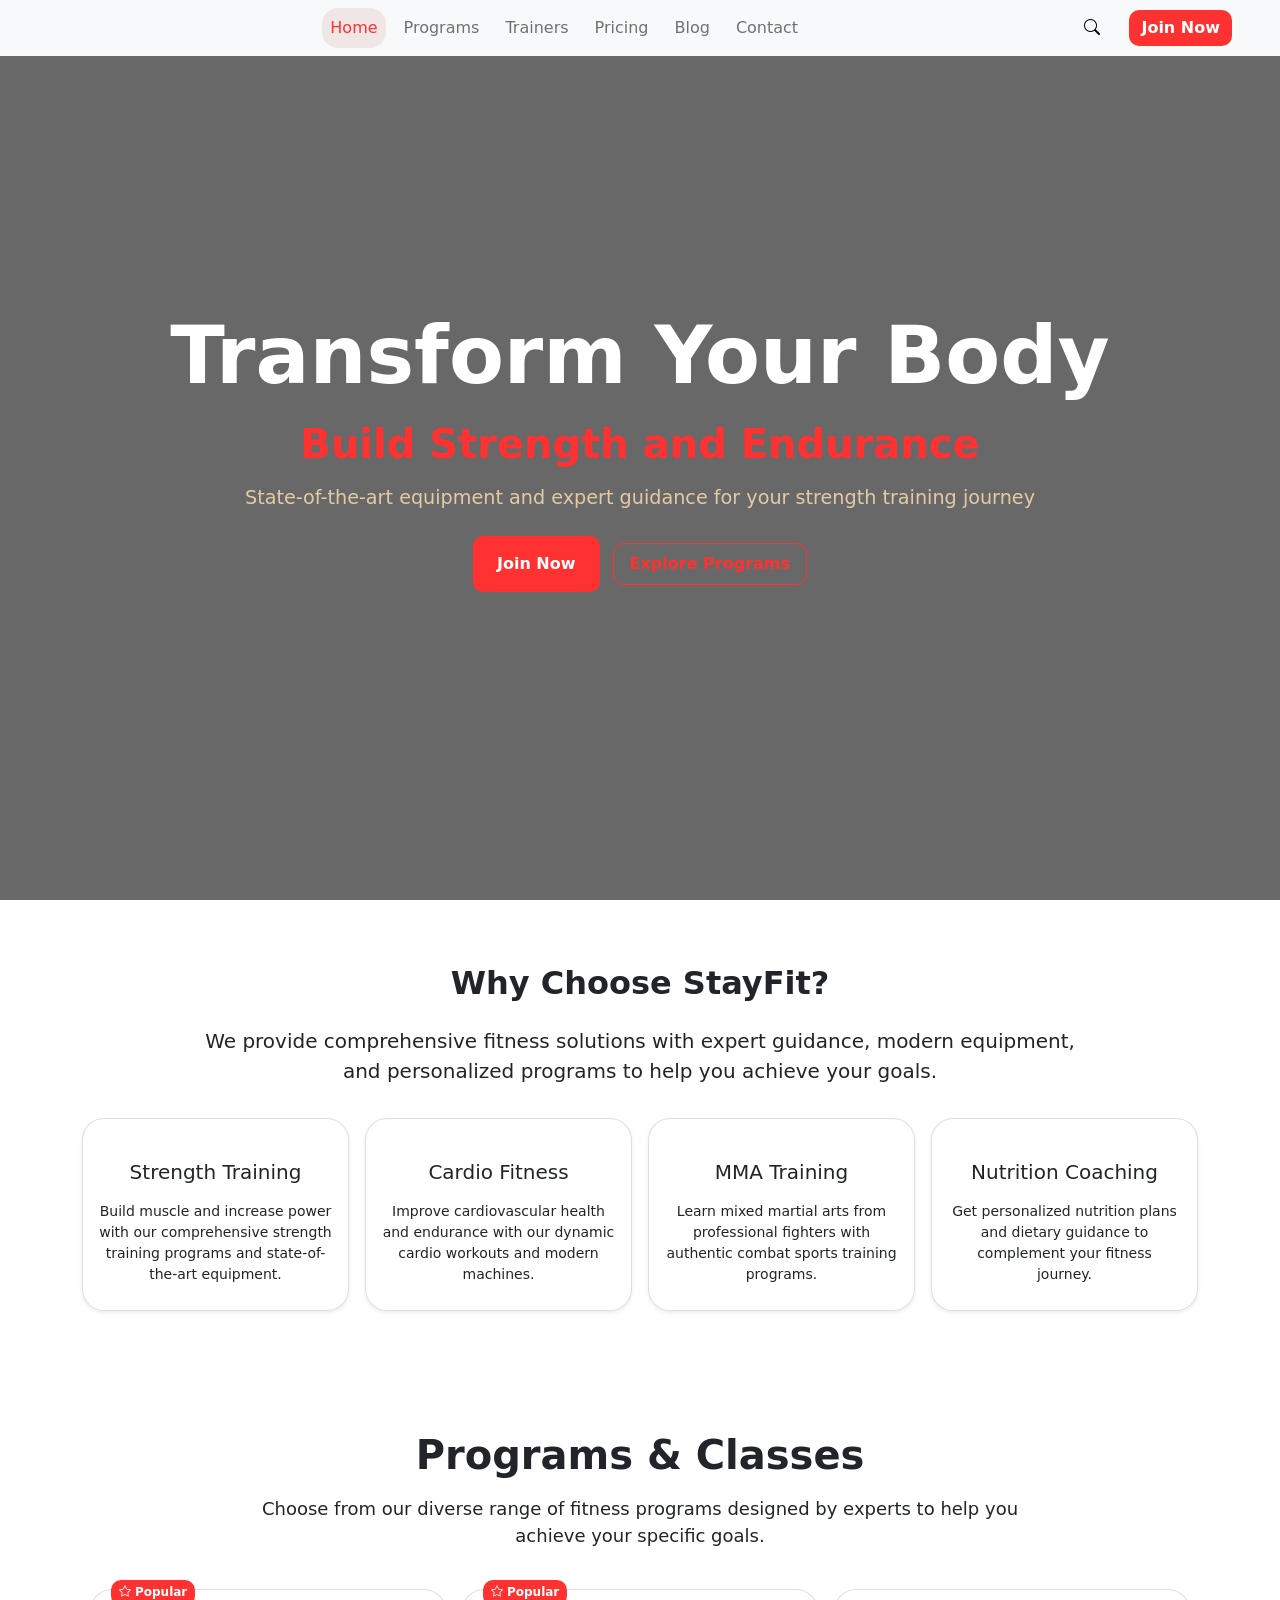
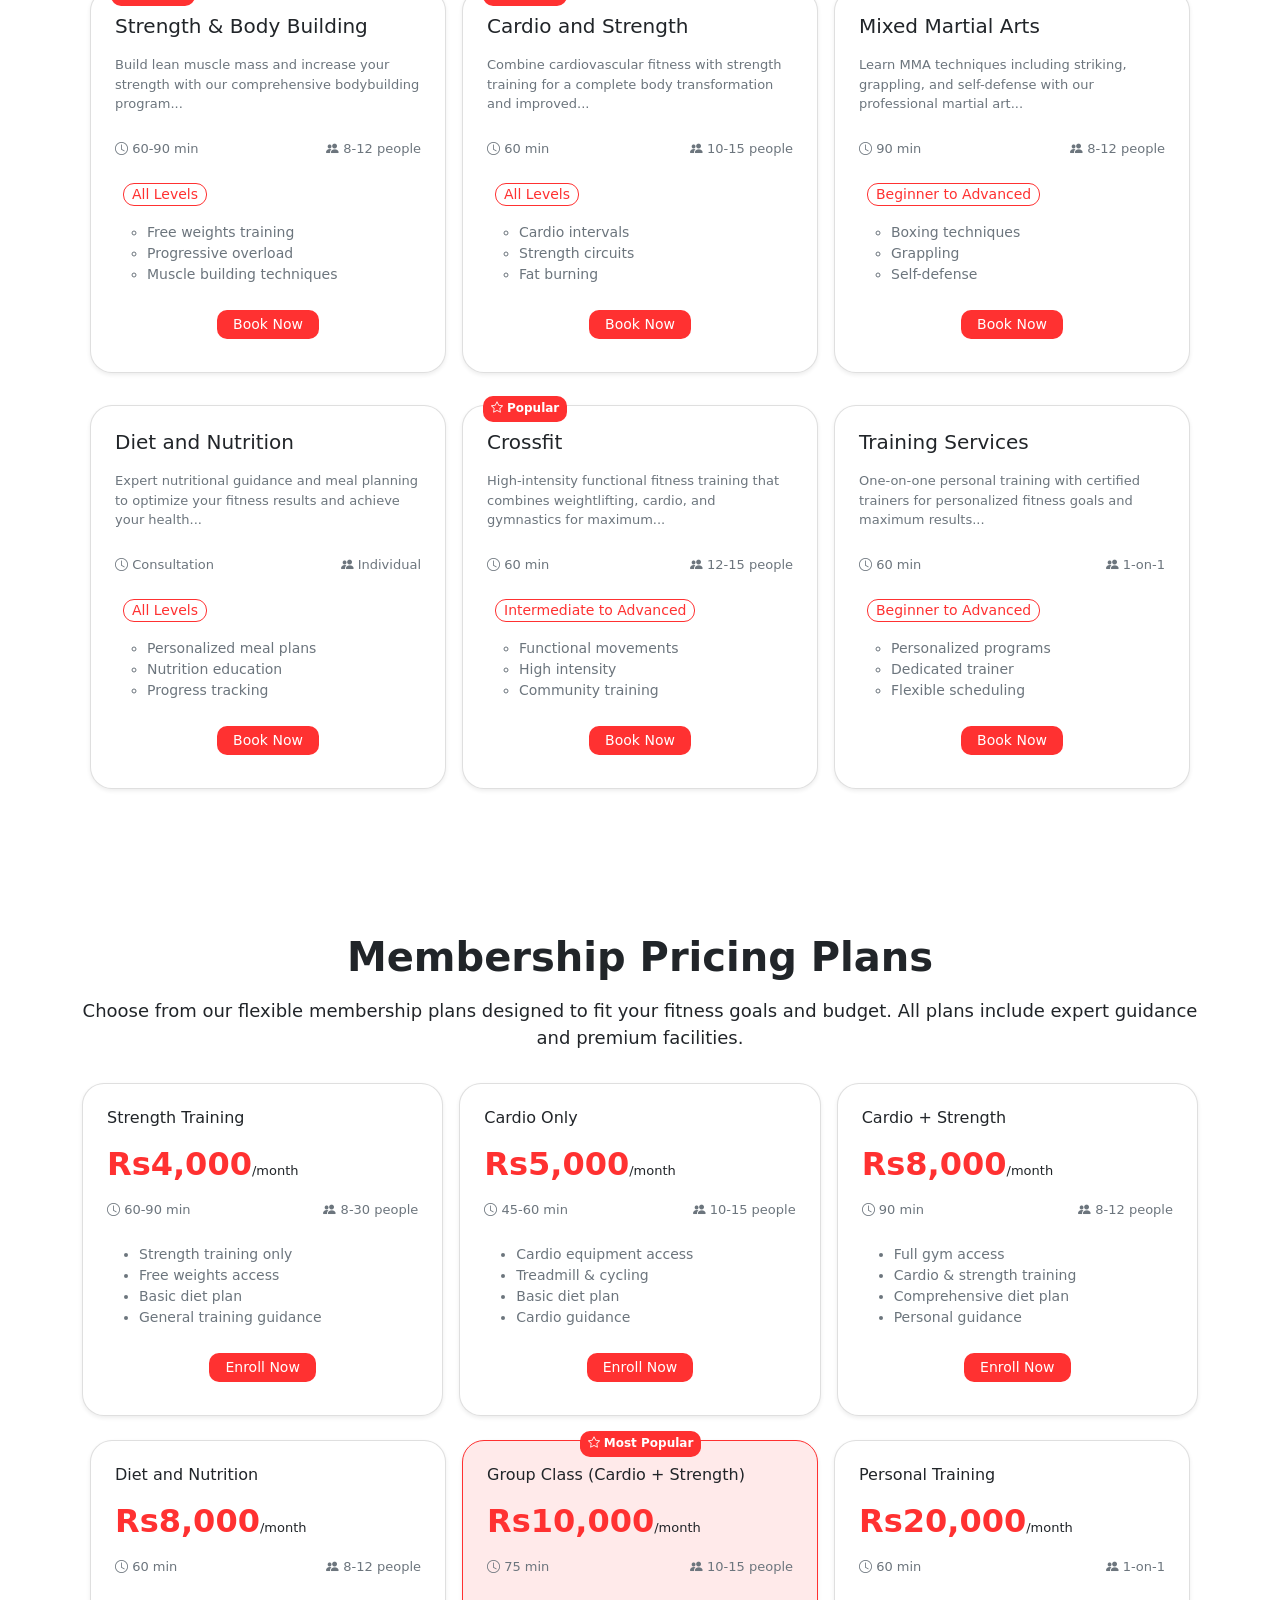
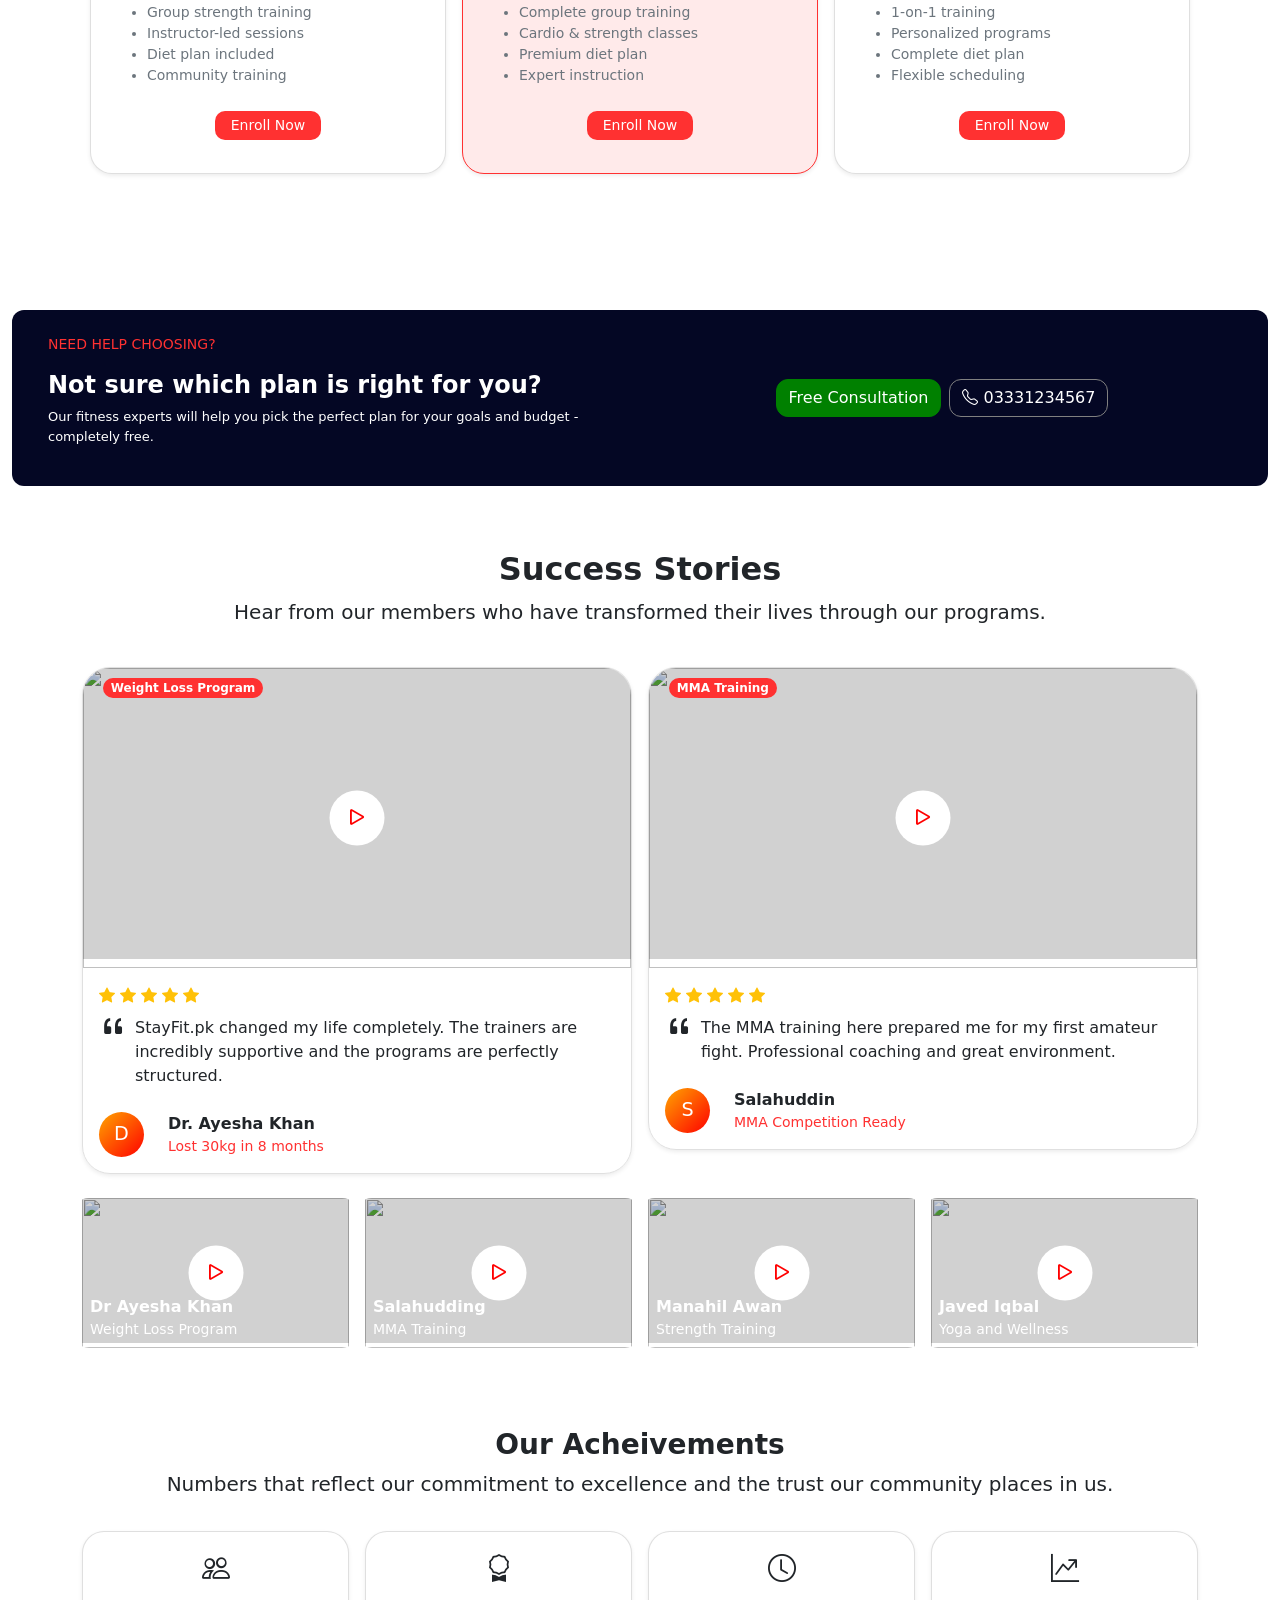
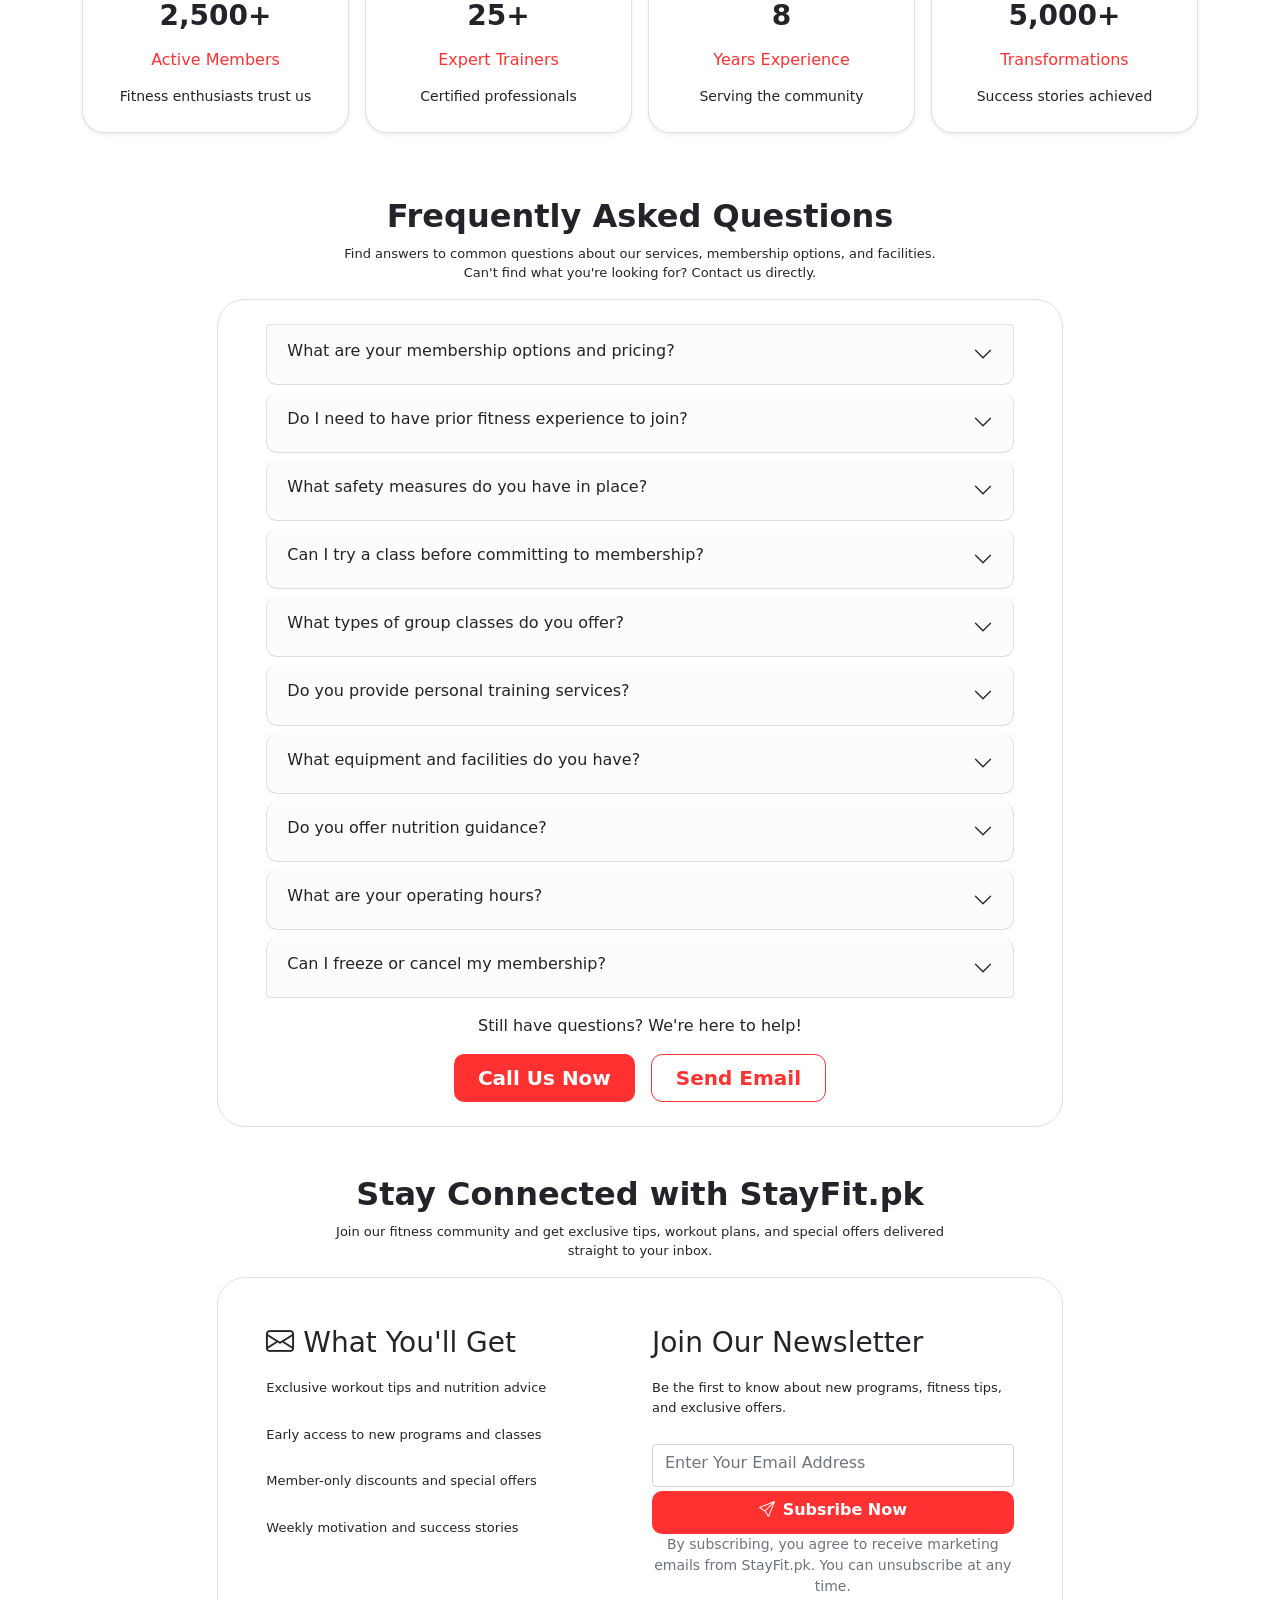
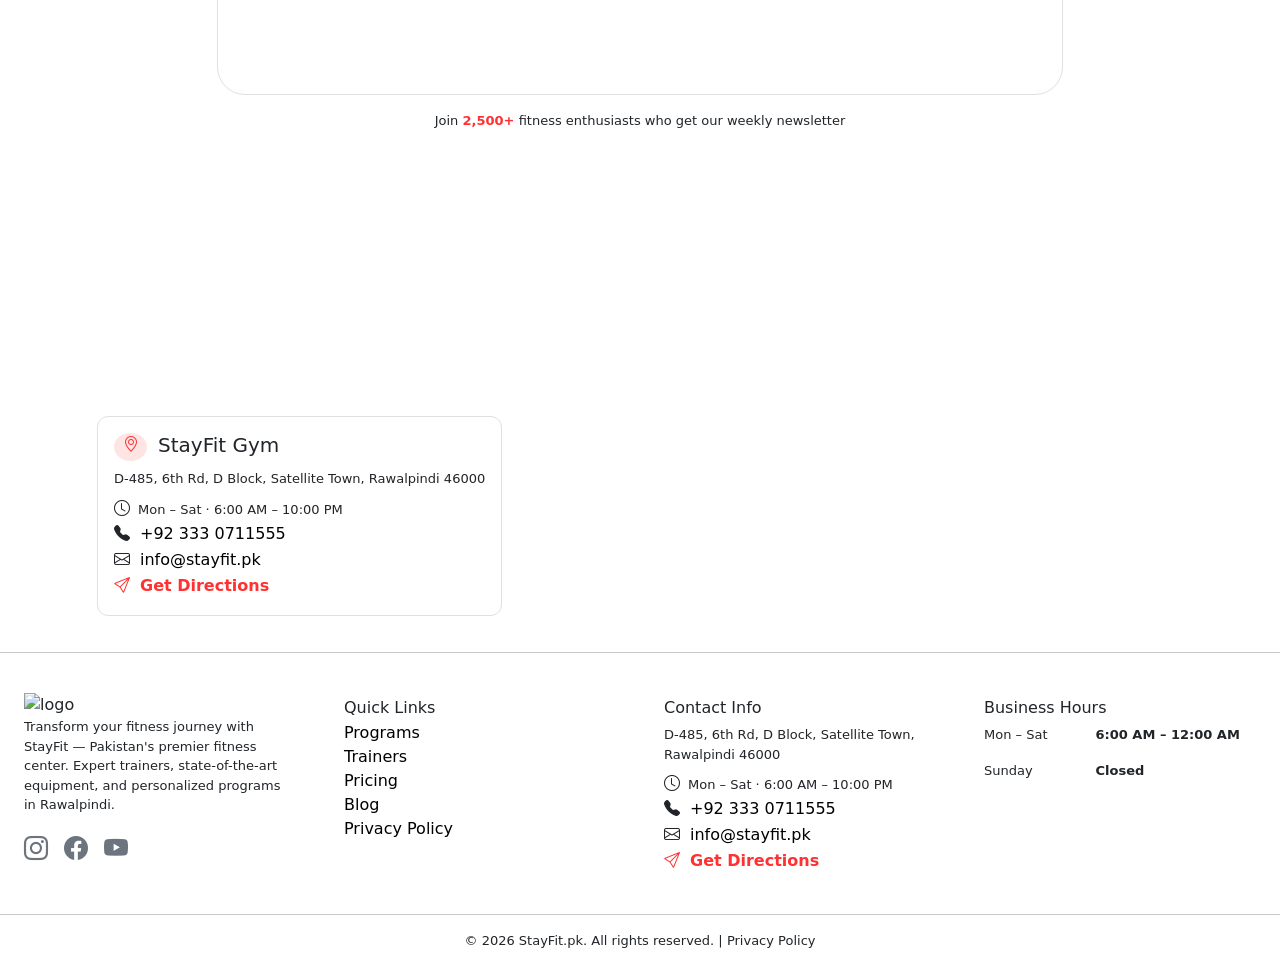
==== commit 889e85cd: "HomePage Completed" ====
--- a/index.html
+++ b/index.html
@@ -811,7 +811,7 @@
   </div>
   </section>  
 
-  <section class="stay-connected mb-3">
+  <section class="stay-connected mb-5">
     <div class="contianer text-center fs-5">
     <h2 class="fw-bold">Stay Connected with StayFit.pk</h2>
       <p>Join our fitness community and get exclusive tips, workout plans, and special offers delivered <br> straight to your inbox. </p>
@@ -841,6 +841,77 @@
     <p class="text-center">Join <strong style="color: rgb(255, 49, 49);">2,500+</strong> fitness enthusiasts who get our weekly newsletter</p>
   </section>
 
+  <!-- Directions -->
+<section class="directions map mb-3">
+ <div class="container">
+  <div class="map position-relative">
+    <iframe src="https://www.google.com/maps/embed?pb=!1m18!1m12!1m3!1d3321.5766690908376!2d73.0654102740168!3d33.64221683927251!2m3!1f0!2f0!3f0!3m2!1i1024!2i768!4f13.1!3m3!1m2!1s0x38df952087a89449%3A0xf786902d48e71488!2sStayFit%20Fitness!5e0!3m2!1sen!2s!4v1780732568575!5m2!1sen!2s" width="100%" height="450" style="border:0;" allowfullscreen="" loading="lazy" referrerpolicy="no-referrer-when-downgrade"></iframe>
+     <div class="getdirections position-absolute">
+      <div class="scard p-3">
+      <div class="header mb-2">
+        <div class="iconcircle">
+          <i class="bi bi-geo-alt me-2 mb-1" style="color: rgb(255, 49, 49);"></i>
+        </div>
+        <h5 style="display: inline;" class="mb-1">StayFit Gym</h5>
+      </div>
+      <p class="mb-2">D-485, 6th Rd, D Block, Satellite Town, Rawalpindi 46000</p>
+      <i class="bi bi-clock me-2"></i><p class="mb-2" style="display: inline">Mon – Sat · 6:00 AM – 10:00 PM</p><br>
+      <i class="bi bi-telephone-fill me-1 "></i><button class=" phone">+92 333 0711555 </button><br>
+      <i class="bi bi-envelope me-1"></i><button class="phone">info@stayfit.pk</button><br>
+      <i class="bi bi-send me-1" style="color: rgb(255, 49, 49);" ></i><button class="phone fw-bold" style="color: rgb(255, 49, 49);">Get Directions</button>
+
+    </div>
+  </div> 
+  </div>
+</div>
+</section>
+
+<hr>
+<section class="footer p-4 mb-2">
+  <div class="row align-items-start  g-5">
+    <div class="col-lg-3 col-md-4 col-sm-6">
+     <img src="https://stayfit.pk/stayfit.png" alt="logo" class="brandimg">
+      <p>Transform your fitness journey with StayFit — Pakistan's premier fitness center. Expert trainers, state-of-the-art equipment, and personalized programs in Rawalpindi.</p>
+      <a class="text-muted" href=""><i class="bi bi-instagram fs-4 me-3"></i><i class="bi bi-facebook fs-4 me-3"></i><i class="bi bi-youtube fs-4 me-3"></i></a>
+    </div>
+  
+
+  <div class="col-lg-3 col-md-4 col-sm-6">
+    <h6 class="mb-1">Quick Links</h6>
+    <a class="Links" href="">Programs</a><br>
+     <a class="Links" href="">Trainers</a><br>
+      <a class="Links" href="">Pricing</a><br>
+      <a class="Links" href="">Blog</a><br>
+      <a class="Links" href="">Privacy Policy</a>
+        
+  </div>
+
+  <div class="col-lg-3 col-md-4 col-sm-6">
+    <h6>Contact Info</h6>
+      <p class="mb-2">D-485, 6th Rd, D Block, Satellite Town, Rawalpindi 46000</p>
+      <i class="bi bi-clock me-2"></i><p class="mb-2" style="display: inline">Mon – Sat · 6:00 AM – 10:00 PM</p><br>
+      <i class="bi bi-telephone-fill me-1 "></i><button class="phone">+92 333 0711555 </button><br>
+      <i class="bi bi-envelope me-1"></i><button class="phone">info@stayfit.pk</button><br>
+      <i class="bi bi-send me-1" style="color: rgb(255, 49, 49);" ></i><button class="phone fw-bold" style="color: rgb(255, 49, 49);">Get Directions</button>
+  </div>
+
+  <div class="col-lg-3 col-md-4 col-sm-6">
+      <h6>Business Hours</h6>
+      <div class="d-flex justify-content-start gap-5">
+        <div>
+        <p>Mon – Sat</p>
+        <p>Sunday</p></div>
+        <div>
+          <p><strong> 6:00 AM – 12:00 AM</strong></p>
+          <p><strong> Closed</strong></p>
+        </div>
+      </div>
+  </div>
+</div>
+
+</section>
+<hr>
+  <p class="text-center">© 2026 StayFit.pk. All rights reserved. | Privacy Policy</p>
  <script src="bootstrap-5.0.2-dist/js/bootstrap.min.js"></script>
 </body>
 </html>
--- a/style.css
+++ b/style.css
@@ -1,3 +1,6 @@
+p{
+    font-size: small;
+}
 /* navbar */
 
 .btnbtn{
@@ -275,4 +278,45 @@
 /* Stay Connected section  */
 .stay-connected .scard *{
     padding-bottom: 11px ;
-}+}
+/* GetDirections */
+.getdirections{
+    bottom: 20px;
+    left: 15px;
+    
+}
+.getdirections .scard{
+    background-color: white;
+    border-radius: 11px;
+    /* padding: 5px 10px; */
+}
+.phone{
+    border: none;
+    background: transparent;
+}
+.phone:hover{
+    color: rgb(255, 49, 49) ;
+}
+.iconcircle{
+    height: 28px;
+    width:  33px;
+    background-color: rgba(255, 0, 0, 0.106);
+    border-radius: 50%;
+    text-align: end;
+    margin-right: 11px;
+}
+.header{
+    display: flex;
+    align-items: center;
+}
+.Links{
+    text-decoration: none;
+    color: black;
+}
+.Links:hover{
+    color: rgb(255, 49, 49) ;
+}
+
+.footer h6{
+    margin-top: 5px;
+}
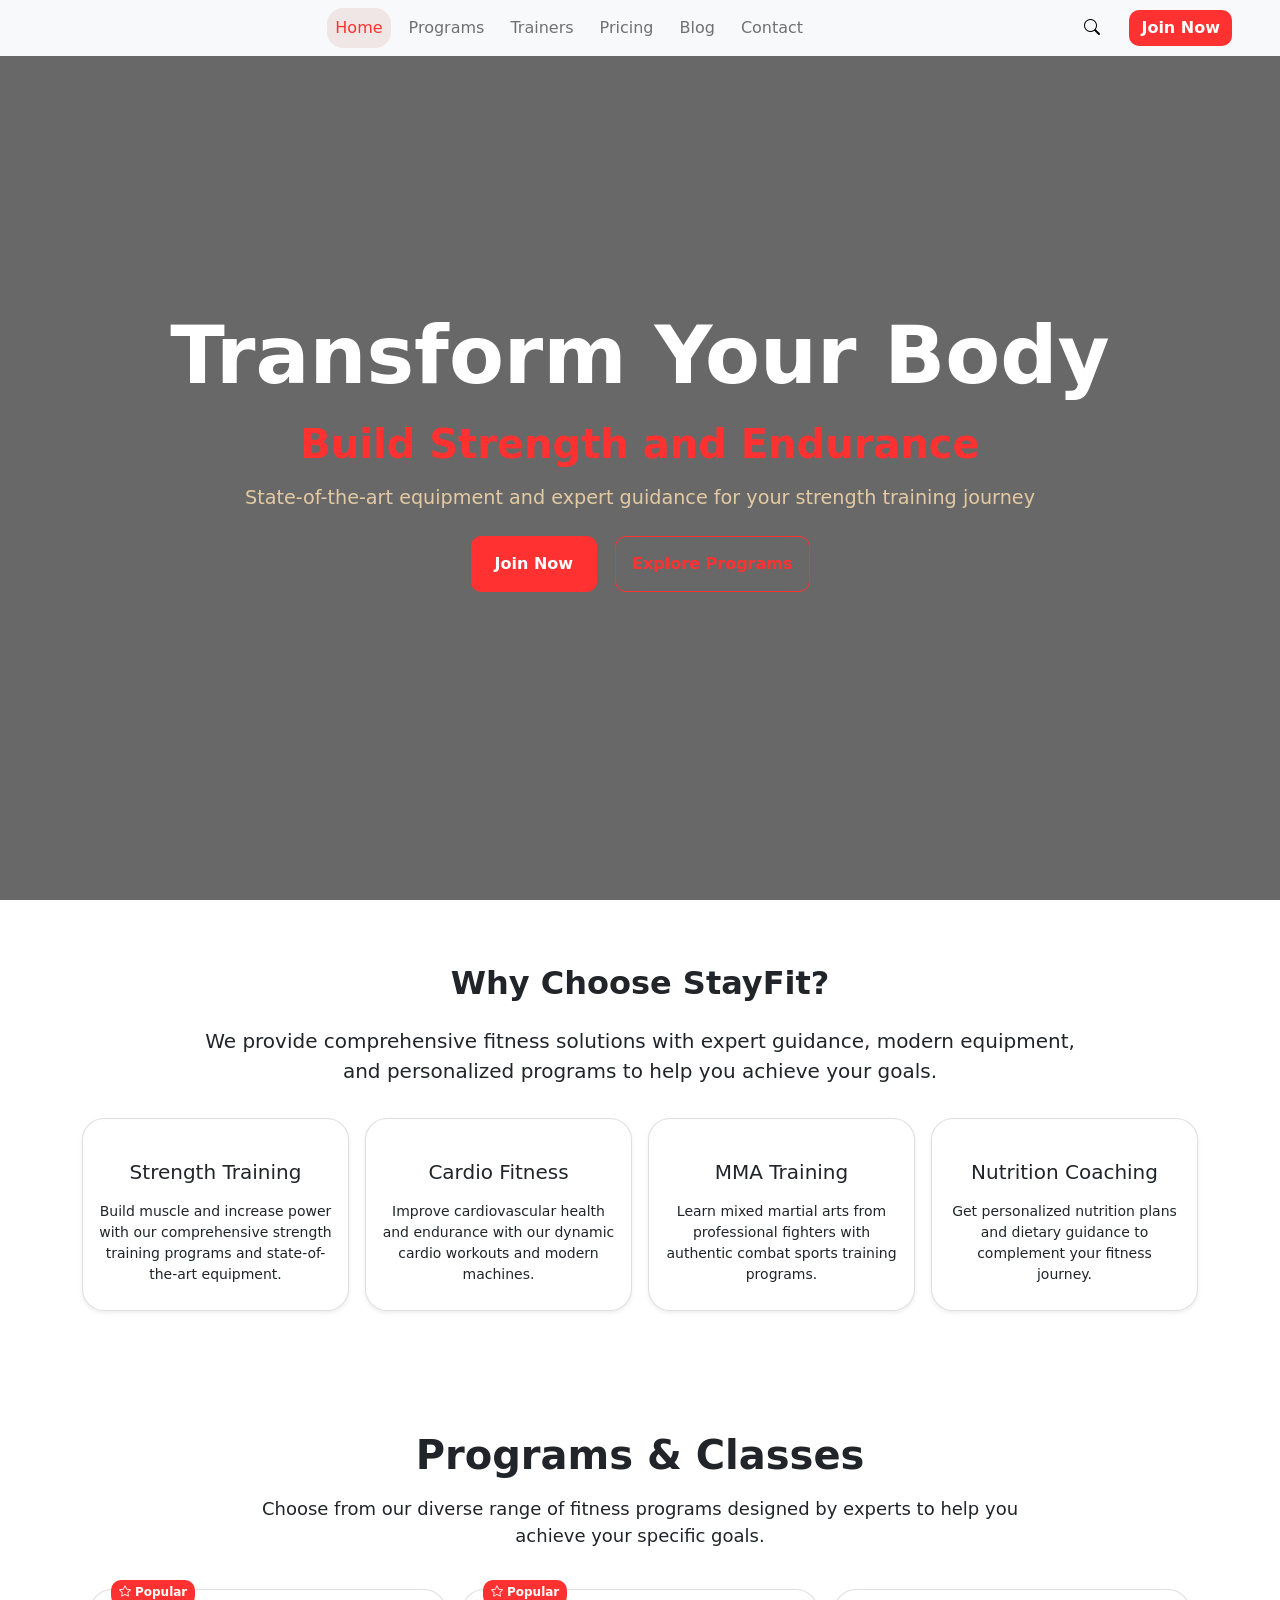
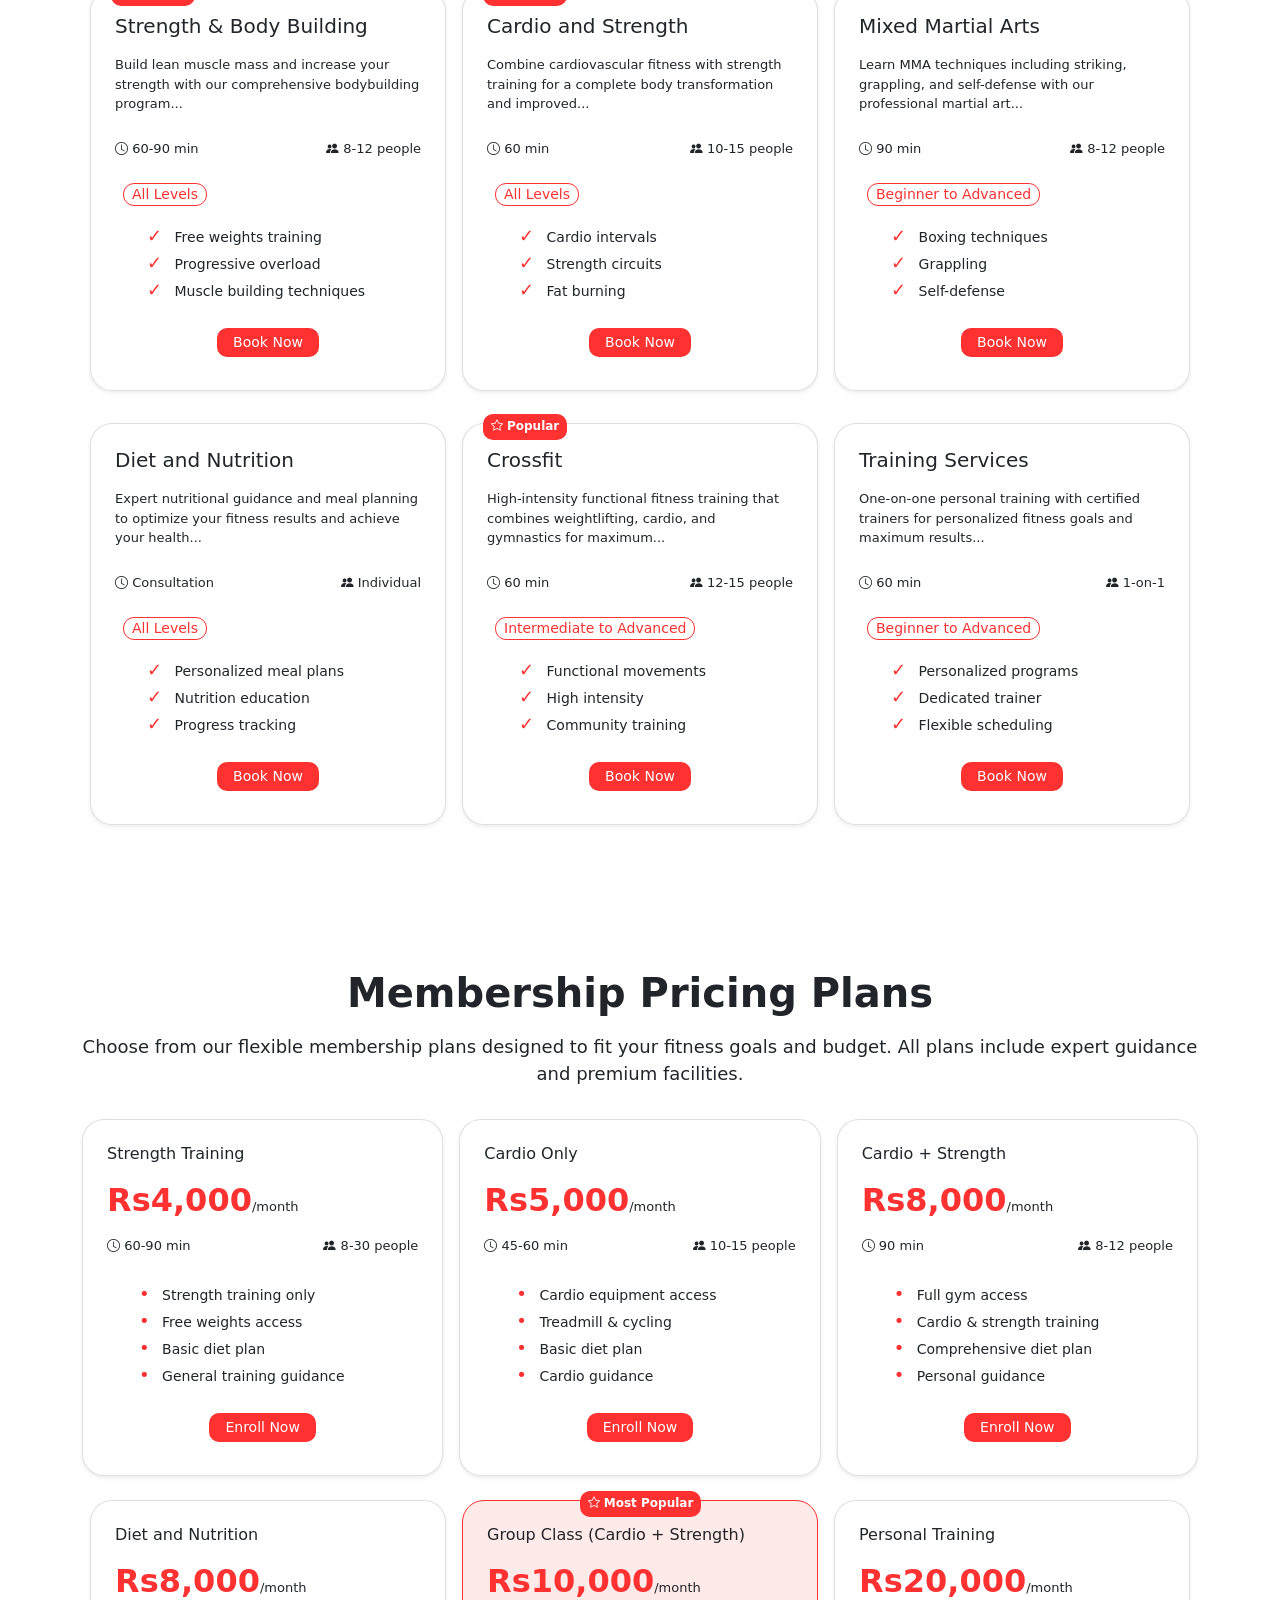
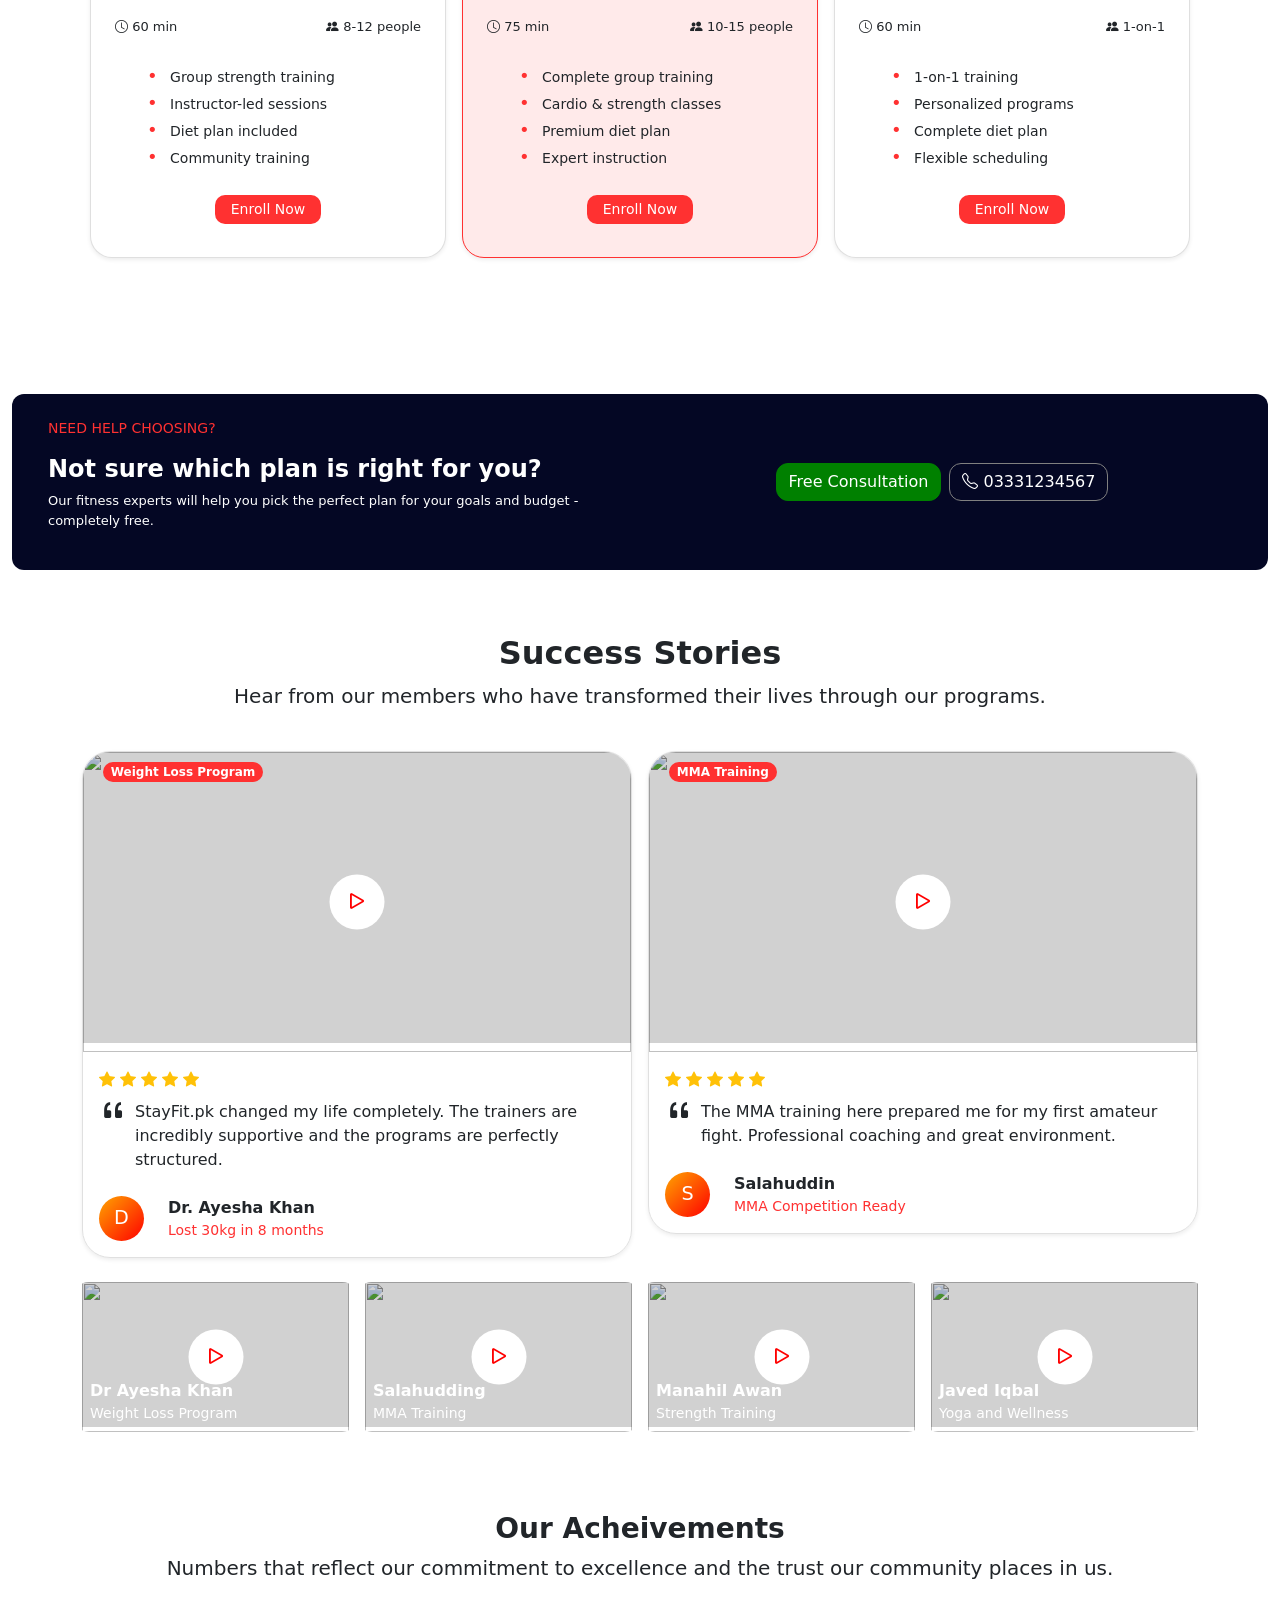
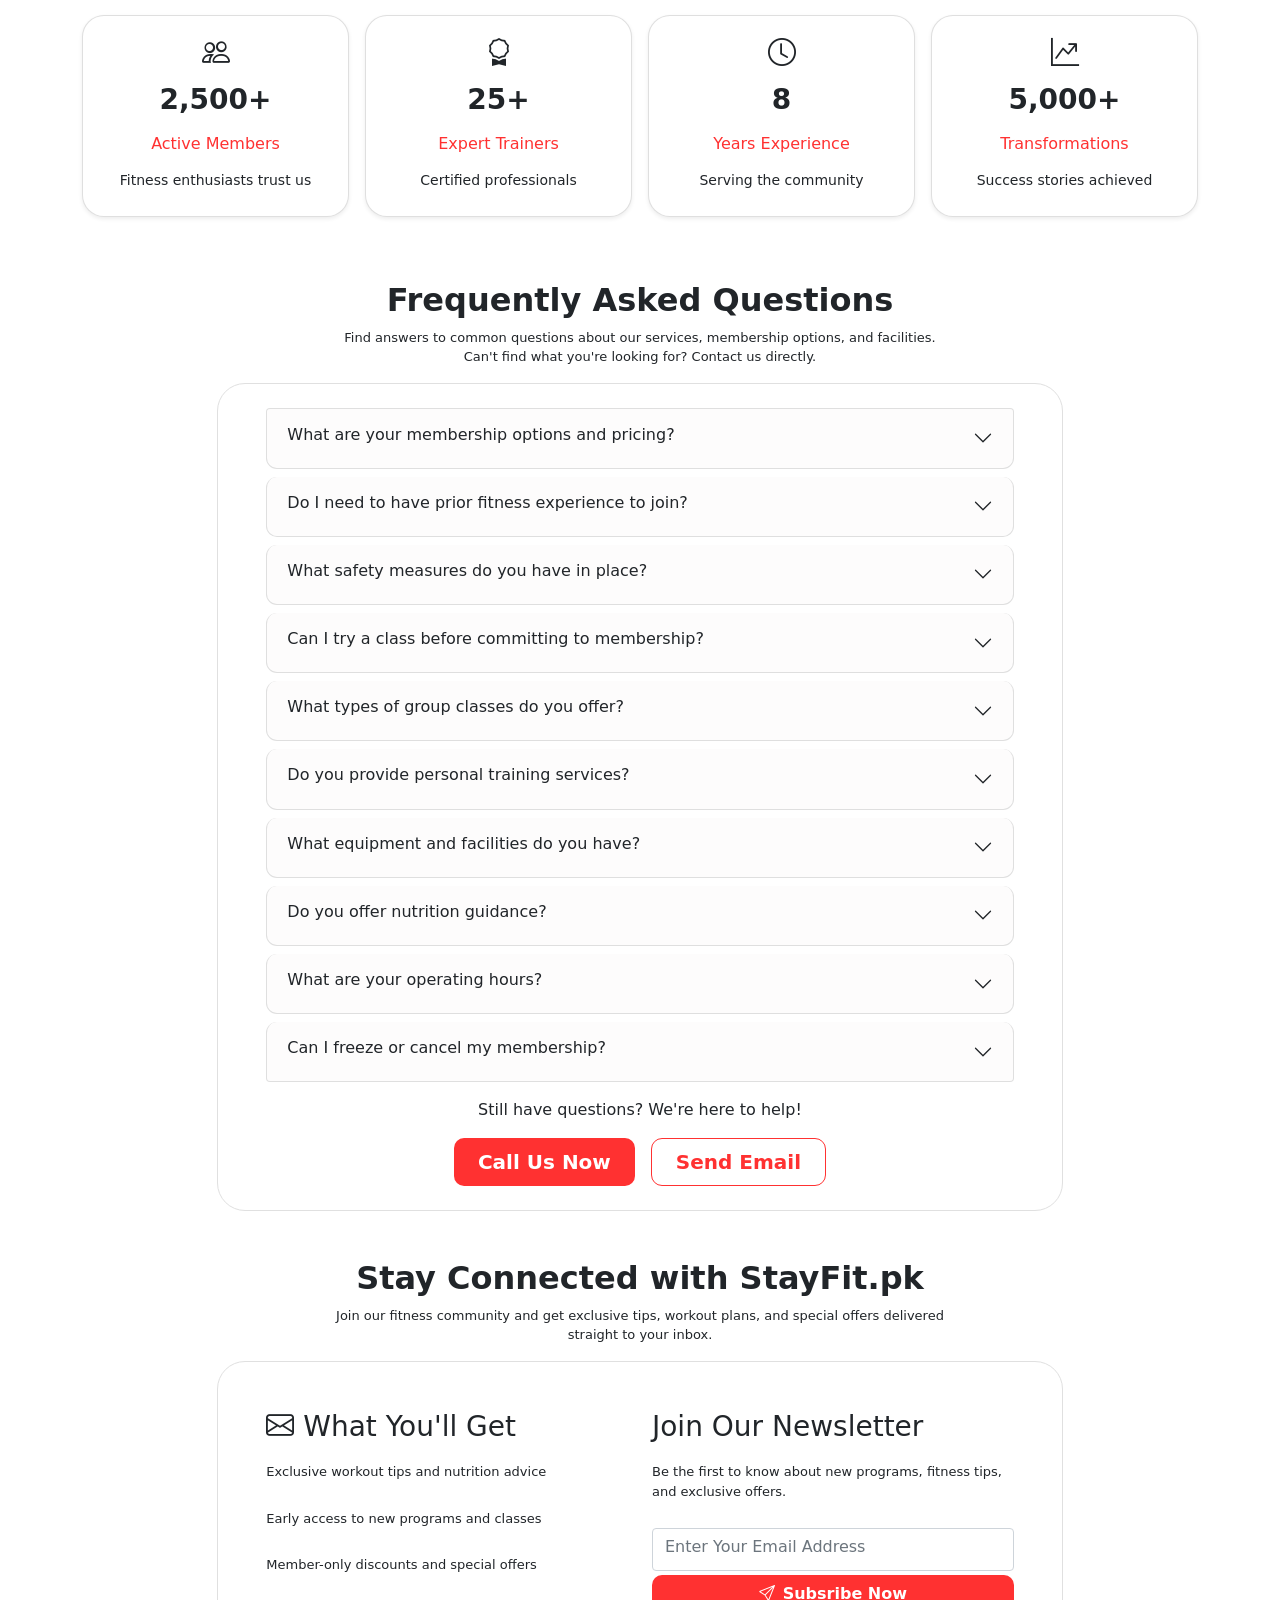
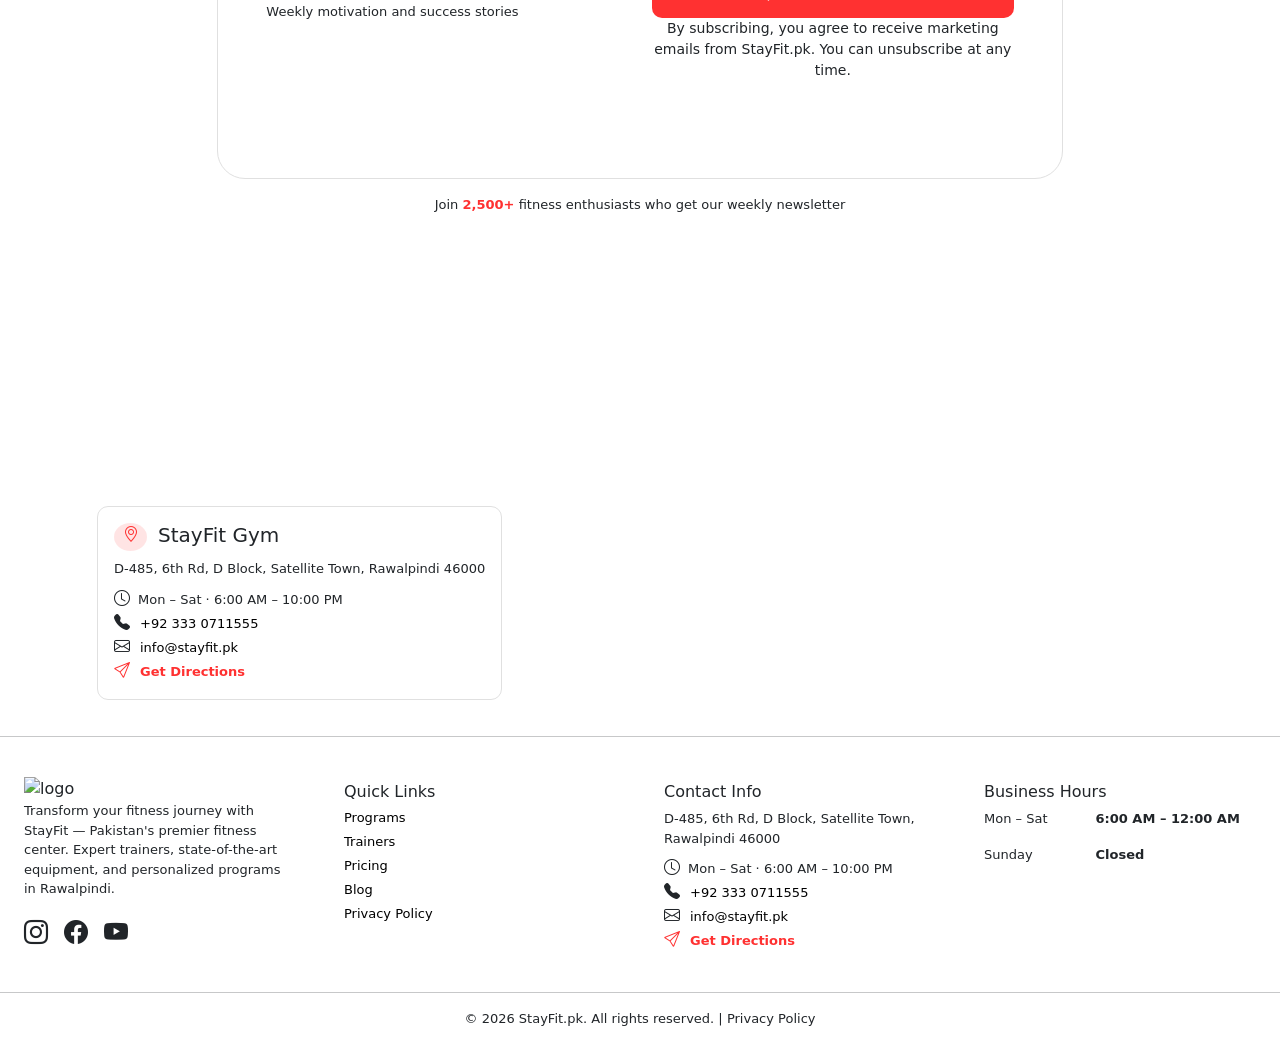
==== commit 0e7689ac: "new-file" ====
--- a/index.html
+++ b/index.html
@@ -15,14 +15,14 @@
   <nav class="navbar navbar-expand-lg navbar-light bg-light fixed-top mb-3" style="background-color: rgba(255,255,255,0.9)">
     <div class="container-fluid px-md-5"> 
     <a class="navbar-brand" href="#"><img src="https://stayfit.pk/stayfit.png" alt="" class="brandimg"></a>
-  <button class="navbar-toggler" type="button" data-toggle="collapse" data-target="#navbarSupportedContent" aria-controls="navbarSupportedContent" aria-expanded="false" aria-label="Toggle navigation">
+  <button class="navbar-toggler" type="button" data-bs-toggle="collapse" data-bs-target="#navbarSupportedContent" aria-controls="navbarSupportedContent" aria-expanded="false" aria-label="Toggle navigation">
     <span class="navbar-toggler-icon"></span>
   </button>
 
   <div class="collapse navbar-collapse" id="navbarSupportedContent">
     <ul class="navbar-nav mx-auto">
       <li class="nav-item active">
-        <a class="nav-link home" href="#">Home</a>
+        <a class="nav-link home" href="index.html">Home</a>
       </li>
       <li class="nav-item">
         <a class="nav-link" href="#">Programs</a>
@@ -32,7 +32,7 @@
         <a class="nav-link " href="#">Trainers</a>
       </li>
        <li class="nav-item">
-        <a class="nav-link " href="#">Pricing</a>
+        <a class="nav-link " href="membership-page.htm">Pricing</a>
       </li>
        <li class="nav-item">
         <a class="nav-link " href="#">Blog</a>
@@ -76,7 +76,7 @@
         <p class="fs-5 py-3">We provide comprehensive fitness solutions with expert guidance, modern equipment,<br> and personalized programs to help you achieve your goals.</p>
         <div class="row g-3">
           <!-- card 1 -->
-        <div class="col-lg-3 col-md-6 d-flex">
+        <div class="col-lg-3 col-md-6 col-sm-6 d-flex">
           <div class="card p-3 text-center acheivementcard shadow-sm h-100">
             <p class="text-center"><i class="fa-solid fa-dumbbell fs-3"></i></p>
             <h5>Strength Training</h5>
@@ -84,7 +84,7 @@
           </div>
         </div>
         <!-- card 2 -->
-          <div class="col-lg-3 col-md-6 d-flex">
+          <div class="col-lg-3 col-md-6 col-sm-6 d-flex">
           <div class="card p-3 text-center acheivementcard shadow-sm h-100">
            <p class="text-center"> <i class="fa-regular fa-heart fs-3"></i></p>
             <h5>Cardio Fitness</h5>
@@ -92,7 +92,7 @@
           </div>
         </div>
         <!-- card 3 -->
-          <div class="col-lg-3 col-md-6 d-flex">
+          <div class="col-lg-3 col-md-6 col-sm-6 d-flex">
           <div class="card p-3 text-center acheivementcard shadow-sm h-100">
             <p class="text-center"><i class="fa-solid fa-bolt fs-3"></i></p>
             <h5>MMA Training</h5>
@@ -100,7 +100,7 @@
           </div>
         </div>
         <!-- card 4 -->
-           <div class="col-lg-3 col-md-6 d-flex">
+           <div class="col-lg-3 col-md-6 col-sm-6 d-flex">
           <div class="card p-3 text-center acheivementcard shadow-sm h-100">
            <p class="text-center"><i class="fa-solid fa-apple-whole fs-3"></i></p> 
             <h5>Nutrition Coaching</h5>
@@ -129,20 +129,22 @@
         <span class="badge position-absolute"><i class="bi bi-star"></i> Popular</span>
     
         <h5>Strength & Body Building</h5>      
-        <p class="text-muted">Build lean muscle mass and increase your strength with our comprehensive bodybuilding program...</p>  
-        <div class="card1-content text-muted small">  
+        <p class="text-dark">Build lean muscle mass and increase your strength with our comprehensive bodybuilding program...</p>  
+        <div class="card1-content text-dark small">  
             <p><i class="bi bi-clock"></i> 60-90 min</p>
             <p><i class="bi bi-people-fill"></i> 8-12 people</p>
         </div>
         <p class="hero-explore small px-2" style="width: fit-content;">All Levels</p>
-        <ul class="small text-muted">
+        <ul class="small text-dark">
           <li>
             Free weights training
           </li>
           <li>
             Progressive overload
           </li>
-          <li>Muscle building techniques</li>
+          <li>
+            Muscle building techniques
+          </li>
         </ul>
          <div class="text-center"><button class="btnbtn small px-3 py-1">Book Now <i class="fa-solid fa-arrow-right"></i></button></div>
       </div>
@@ -154,20 +156,22 @@
         <span class="badge position-absolute"><i class="bi bi-star"></i> Popular</span>
        
         <h5>Cardio and Strength</h5>      
-        <p class="text-muted">Combine cardiovascular fitness with strength training for a complete body transformation and improved...</p>  
-        <div class="card1-content text-muted small">  
+        <p class="text-dark">Combine cardiovascular fitness with strength training for a complete body transformation and improved...</p>  
+        <div class="card1-content text-dark small">  
             <p><i class="bi bi-clock"></i> 60 min</p>
             <p><i class="bi bi-people-fill"></i> 10-15 people</p>
         </div>
         <p class="hero-explore small px-2" style="width: fit-content;">All Levels</p>
-        <ul class="small text-muted">
+        <ul class="small text-dark">
           <li>
             Cardio intervals
           </li>
           <li>
             Strength circuits
           </li>
-          <li>Fat burning</li>
+          <li>
+            Fat burning
+          </li>
         </ul>
          <div class="text-center"><button class="btnbtn small px-3 py-1">Book Now <i class="fa-solid fa-arrow-right"></i></button></div>
       </div>
@@ -178,20 +182,22 @@
       <div class="card shadow-sm p-4">
        
         <h5>Mixed Martial Arts</h5>      
-        <p class="text-muted">Learn MMA techniques including striking, grappling, and self-defense with our professional martial art...</p>  
-        <div class="card1-content text-muted small">  
+        <p class="text-dark">Learn MMA techniques including striking, grappling, and self-defense with our professional martial art...</p>  
+        <div class="card1-content text-dark small">  
             <p><i class="bi bi-clock"></i> 90 min</p>
             <p><i class="bi bi-people-fill"></i> 8-12 people</p>
         </div>
         <p class="hero-explore small px-2" style="width: fit-content;">Beginner to Advanced</p>
-        <ul class="small text-muted">
+        <ul class="small text-dark">
           <li>
            Boxing techniques
           </li>
           <li>
            Grappling
           </li>
-          <li>Self-defense</li>
+          <li>
+            Self-defense
+          </li>
         </ul>
          <div class="text-center"><button class="btnbtn small px-3 py-1">Book Now <i class="fa-solid fa-arrow-right"></i></button></div>
       </div>
@@ -208,20 +214,22 @@
       <div class="card shadow-sm p-4">
         
         <h5>Diet and Nutrition</h5>      
-        <p class="text-muted">Expert nutritional guidance and meal planning to optimize your fitness results and achieve your health...</p>  
-        <div class="card1-content text-muted small">  
+        <p class="text-dark">Expert nutritional guidance and meal planning to optimize your fitness results and achieve your health...</p>  
+        <div class="card1-content text-dark small">  
             <p><i class="bi bi-clock"></i> Consultation</p>
             <p><i class="bi bi-people-fill"></i> Individual</p>
         </div>
         <p class="hero-explore small px-2" style="width: fit-content;">All Levels</p>
-        <ul class="small text-muted">
+        <ul class="small text-dark">
           <li>
             Personalized meal plans
           </li>
           <li>
               Nutrition education
           </li>
-          <li>Progress tracking</li>
+          <li>
+            Progress tracking
+          </li>
         </ul>
          <div class="text-center"><button class="btnbtn small px-3 py-1">Book Now <i class="fa-solid fa-arrow-right"></i></button></div>
       </div>
@@ -233,20 +241,22 @@
         <span class="badge position-absolute"><i class="bi bi-star"></i> Popular</span>
        
         <h5>Crossfit</h5>      
-        <p class="text-muted">High-intensity functional fitness training that combines weightlifting, cardio, and gymnastics for maximum...</p>  
-        <div class="card1-content text-muted small">  
+        <p class="text-dark">High-intensity functional fitness training that combines weightlifting, cardio, and gymnastics for maximum...</p>  
+        <div class="card1-content text-dark small">  
             <p><i class="bi bi-clock"></i> 60 min</p>
             <p><i class="bi bi-people-fill"></i> 12-15 people</p>
         </div>
         <p class="hero-explore small px-2" style="width: fit-content;">Intermediate to Advanced</p>
-        <ul class="small text-muted">
+        <ul class="small text-dark">
           <li>
             Functional movements
           </li>
           <li>
             High intensity
           </li>
-          <li>Community training</li>
+          <li>
+            Community training
+          </li>
         </ul>
          <div class="text-center"><button class="btnbtn small px-3 py-1">Book Now <i class="fa-solid fa-arrow-right"></i></button></div>
       </div>
@@ -258,20 +268,22 @@
       <div class="card shadow-sm p-4">
       
         <h5>Training Services</h5>      
-        <p class="text-muted">One-on-one personal training with certified trainers for personalized fitness goals and maximum results...</p>  
-        <div class="card1-content text-muted small">  
+        <p class="text-dark">One-on-one personal training with certified trainers for personalized fitness goals and maximum results...</p>  
+        <div class="card1-content text-dark small">  
             <p><i class="bi bi-clock"></i> 60 min</p>
             <p><i class="bi bi-people-fill"></i> 1-on-1</p>
         </div>
         <p class="hero-explore small px-2" style="width: fit-content;">Beginner to Advanced</p>
-        <ul class="small text-muted">
+        <ul class="small text-dark">
           <li>
            Personalized programs
           </li>
           <li>
            Dedicated trainer
           </li>
-          <li>Flexible scheduling</li>
+          <li>
+            Flexible scheduling
+          </li>
         </ul>
          <div class="text-center"><button class="btnbtn small px-3 py-1">Book Now <i class="fa-solid fa-arrow-right"></i></button></div>
       </div>
@@ -303,19 +315,23 @@
         <div class="card shadow-sm p-4">
         <h6>Strength Training</h6>      
         <h2><span class="memp">Rs4,000</span><span class="memspan">/month</span></h2>
-        <div class="card1-content text-muted small">  
+        <div class="card1-content text-dark small">  
             <p><i class="bi bi-clock"></i> 60-90 min</p>
             <p><i class="bi bi-people-fill"></i> 8-30  people</p>
         </div>
-        <ul class="small text-muted">
+        <ul class="small text-dark">
           <li>
             Strength training only
           </li>
           <li>
             Free weights access
           </li>
-          <li>Basic diet plan</li>
-          <li>General training guidance</li>
+          <li>
+            Basic diet plan
+          </li>
+          <li>
+            General training guidance
+          </li>
         </ul>
          <div class="text-center"><button class="btnbtn small px-3 py-1">Enroll Now <i class="fa-solid fa-arrow-right"></i></button></div>
       </div>
@@ -327,19 +343,23 @@
         <h6>Cardio Only</h6>      
         <h2><span class="memp">Rs5,000</span><span class="memspan">/month</span></h2>
    
-        <div class="card1-content text-muted small">  
+        <div class="card1-content text-dark small">  
             <p><i class="bi bi-clock"></i> 45-60 min</p>
             <p><i class="bi bi-people-fill"></i> 10-15 people</p>
         </div>
-        <ul class="small text-muted">
+        <ul class="small text-dark">
           <li>
             Cardio equipment access
           </li>
           <li>
             Treadmill & cycling
           </li>
-          <li>Basic diet plan</li>
-          <li>Cardio guidance</li>
+          <li>
+            Basic diet plan
+          </li>
+          <li>
+            Cardio guidance
+          </li>
         </ul>
          <div class="text-center"><button class="btnbtn small px-3 py-1">Enroll Now <i class="fa-solid fa-arrow-right"></i></button></div>
         </div>
@@ -352,19 +372,21 @@
         <h6>Cardio + Strength</h6>      
         <h2><span class="memp">Rs8,000</span><span class="memspan">/month</span></h2>
 
-        <div class="card1-content text-muted small">  
+        <div class="card1-content text-dark small">  
             <p><i class="bi bi-clock"></i> 90 min</p>
             <p><i class="bi bi-people-fill"></i> 8-12 people</p>
         </div>
-        <ul class="small text-muted">
+        <ul class="small text-dark">
           <li>
            Full gym access
           </li>
           <li>
            Cardio & strength training
           </li>
-          <li>Comprehensive diet plan</li>
-          <li>Personal guidance</li>
+          <li>
+            Comprehensive diet plan</li>
+          <li>
+            Personal guidance</li>
         </ul> 
          <div class="text-center"><button class="btnbtn small px-3 py-1">Enroll Now <i class="fa-solid fa-arrow-right"></i></button></div>
         </div>
@@ -380,19 +402,21 @@
         <div class="card shadow-sm p-4">
         <h6>Diet and Nutrition</h6>
         <h2><span class="memp">Rs8,000</span><span class="memspan">/month</span></h2>      
-        <div class="card1-content text-muted small">  
+        <div class="card1-content text-dark small">  
             <p><i class="bi bi-clock"></i> 60 min</p>
             <p><i class="bi bi-people-fill"></i> 8-12 people</p>
         </div>
-        <ul class="small text-muted">
+        <ul class="small text-dark">
           <li>
             Group strength training
           </li>
           <li>
               Instructor-led sessions
           </li>
-          <li>Diet plan included</li>
-          <li>Community training</li>
+          <li>
+            Diet plan included</li>
+          <li>
+            Community training</li>
         </ul>
          <div class="text-center"><button class="btnbtn small px-3 py-1">Enroll Now <i class="fa-solid fa-arrow-right"></i></button></div>
       </div>
@@ -405,19 +429,21 @@
        
         <h6>Group Class (Cardio + Strength)</h6>
         <h2><span class="memp">Rs10,000</span><span class="memspan">/month</span></h2>      
-        <div class="card1-content text-muted small">  
+        <div class="card1-content text-dark small">  
             <p><i class="bi bi-clock"></i> 75 min</p>
             <p><i class="bi bi-people-fill"></i> 10-15 people</p>
         </div>
-        <ul class="small text-muted">
+        <ul class="small text-dark">
           <li>
             Complete group training
           </li>
           <li>
             Cardio & strength classes
           </li>
-          <li>Premium diet plan</li>
-          <li>Expert instruction</li>
+          <li>
+            Premium diet plan</li>
+          <li>
+            Expert instruction</li>
         </ul>
          <div class="text-center"><button class="btnbtn small px-3 py-1">Enroll Now <i class="fa-solid fa-arrow-right"></i></button></div>
       </div>
@@ -427,19 +453,21 @@
       <div class="card shadow-sm p-4">
         <h6>Personal Training</h6>
         <h2><span class="memp">Rs20,000</span><span class="memspan">/month</span></h2>      
-        <div class="card1-content text-muted small">  
+        <div class="card1-content text-dark small">  
             <p><i class="bi bi-clock"></i> 60 min</p>
             <p><i class="bi bi-people-fill"></i> 1-on-1</p>
         </div>
-        <ul class="small text-muted">
+        <ul class="small text-dark">
           <li>
            1-on-1 training
           </li>
           <li>
            Personalized programs
           </li>
-          <li>Complete diet plan</li>
-          <li>Flexible scheduling</li>
+          <li>
+            Complete diet plan</li>
+          <li>
+            Flexible scheduling</li>
         </ul>
          <div class="text-center"><button class="btnbtn small px-3 py-1">Enroll Now <i class="fa-solid fa-arrow-right"></i></button></div>
       </div>
@@ -454,7 +482,7 @@
 
   <!-- Need Help Choosing -->
   <section class="container-fluid py-5 mb-3">
-    <div class="contianer needhelp p-4 d-flex">
+    <div class="contianer needhelp p-4">
       <div class="container">
         <p class="small" style="color: rgb(255, 49, 49);">NEED HELP CHOOSING?</p>
         <h4 class="fw-bold">Not sure which plan is right for you? </h4>
@@ -619,7 +647,7 @@
       </div>
         <div class="row g-3">
           <!-- card 1 -->
-        <div class="col-lg-3 col-md-6">
+        <div class="col-lg-3 col-md-6 col-sm-6">
           <div class="card p-3 text-center acheivementcard shadow-sm">
             <i class="bi bi-people fs-3"></i>
             <h3>2,500+</h3>
@@ -628,7 +656,7 @@
           </div>
         </div>
         <!-- card 2 -->
-          <div class="col-lg-3 col-md-6">
+          <div class="col-lg-3 col-md-6 col-sm-6">
           <div class="card p-3 text-center acheivementcard shadow-sm">
             <i class="bi bi-award fs-3"></i>
             <h3>25+</h3>
@@ -637,7 +665,7 @@
           </div>
         </div>
         <!-- card 3 -->
-          <div class="col-lg-3 col-md-6">
+          <div class="col-lg-3 col-md-6 col-sm-6">
           <div class="card p-3 text-center acheivementcard shadow-sm">
             <i class="bi bi-clock fs-3"></i>
             <h3>8</h3>
@@ -646,7 +674,7 @@
           </div>
         </div>
         <!-- card 4 -->
-           <div class="col-lg-3 col-md-6">
+           <div class="col-lg-3 col-md-6 col-sm-6">
           <div class="card p-3 text-center acheivementcard shadow-sm">
            <i class="bi bi-graph-up-arrow fs-3"></i>
             <h3>5,000+</h3>
@@ -833,7 +861,7 @@
           <p>Be the first to know about new programs, fitness tips, and exclusive offers.</p>
           <input class="form-control mb-1" type="text" placeholder="Enter Your Email Address" aria-label="default input example">
           <button style="height: 43px; width: 100%;" class="btn btnbtn btn-join fw-bold"><i class="bi bi-send me-2"></i>Subsribe Now</button>
-          <p class="text-muted small text-center">By subscribing, you agree to receive marketing emails from StayFit.pk. You can unsubscribe at any time. </p>
+          <p class="text-dark small text-center">By subscribing, you agree to receive marketing emails from StayFit.pk. You can unsubscribe at any time. </p>
         </div>
       </div>
     </div>
@@ -872,7 +900,7 @@
     <div class="col-lg-3 col-md-4 col-sm-6">
      <img src="https://stayfit.pk/stayfit.png" alt="logo" class="brandimg">
       <p>Transform your fitness journey with StayFit — Pakistan's premier fitness center. Expert trainers, state-of-the-art equipment, and personalized programs in Rawalpindi.</p>
-      <a class="text-muted" href=""><i class="bi bi-instagram fs-4 me-3"></i><i class="bi bi-facebook fs-4 me-3"></i><i class="bi bi-youtube fs-4 me-3"></i></a>
+      <a class="text-dark" href=""><i class="bi bi-instagram fs-4 me-3"></i><i class="bi bi-facebook fs-4 me-3"></i><i class="bi bi-youtube fs-4 me-3"></i></a>
     </div>
   
 
--- a/style.css
+++ b/style.css
@@ -1,6 +1,18 @@
+html, body {
+    overflow-x: hidden;
+}
+
 p{
     font-size: small;
 }
+  ul li{
+        list-style: none;
+
+    }
+     ul i{
+        color:rgb(255, 49, 49) ;
+     }
+
 /* navbar */
 
 .btnbtn{
@@ -24,6 +36,7 @@
 }
 .nav-link:hover{
     color: rgb(255, 49, 49) !important;
+   
 }
 .icon-button{
     border: none;
@@ -40,12 +53,13 @@
 .home{
     color: rgb(255, 49, 49) !important;
     background-color: rgb(240, 230, 230);
-       border-radius: 1rem;
+    border-radius: 1rem;
     
 }
 .nav-link{
     font-weight: 500;
-    margin-right: 10px;
+     margin-right: 5px;
+    margin-left: 5px;
 }
 
 /* hero */
@@ -65,9 +79,13 @@
     height: 100%;
     position: relative;
     gap: 8px;
-}
-.herobuttons{
-    display: flex;
+    padding: 0 1rem;
+}
+.hero-buttons{
+    display: flex;
+    flex-wrap: wrap;
+    justify-content: center;
+    gap: 10px;
 }
 .overlay{
     position: absolute;
@@ -95,8 +113,37 @@
    
 }
 
+@media (max-width: 576px) {
+    .hero {
+        background-position: center center;
+    }
+    .hero .display-1 {
+        font-size: 3rem;
+        text-align: center;
+    }
+    .hero .display-6,
+    .hero p {
+        text-align: center;
+    }
+    .navbar .navbar-collapse {
+        padding: 0.5rem 0;
+    }
+    .icon-button {
+        margin-right: 0;
+    }
+    .btnbtn {
+        width: 100%;
+        max-width: 240px;
+    }
+}
 
 /* programs & Classes */
+.programs ul li::before {
+  content: "✓";
+   color:rgb(255, 49, 49) ;
+   font-size: large;
+  margin-right: 8px;
+}
 
 .card1-content{
     display: flex;
@@ -125,6 +172,7 @@
     background-color: #040724;
     color: white;
     border-radius: 12px;
+    display: flex;
 }
 .freecon{
     border: 1px solid green;
@@ -144,8 +192,19 @@
     color: white;
     padding: 6px 12px;
 }
+@media (max-width: 576px) {
+    .needhelp{
+        display: block;
+    }
+}
 
 /* membership and pricing plan */
+    .membership ul li::before {
+  content: "•";
+   color:rgb(255, 49, 49) ;
+   font-size: large;
+  margin-right: 8px;
+}
 .memp{
     color: rgb(255, 49, 49);
     font-weight: 700;
@@ -293,6 +352,7 @@
 .phone{
     border: none;
     background: transparent;
+    font-size: small;
 }
 .phone:hover{
     color: rgb(255, 49, 49) ;
@@ -312,6 +372,7 @@
 .Links{
     text-decoration: none;
     color: black;
+    font-size: small;
 }
 .Links:hover{
     color: rgb(255, 49, 49) ;
@@ -320,3 +381,11 @@
 .footer h6{
     margin-top: 5px;
 }
+
+/* MemberShip Page */
+     .memberpagesec{
+        margin-top: 140px;
+        /* margin-bottom: 60px; */
+        text-align: center;
+     }
+   
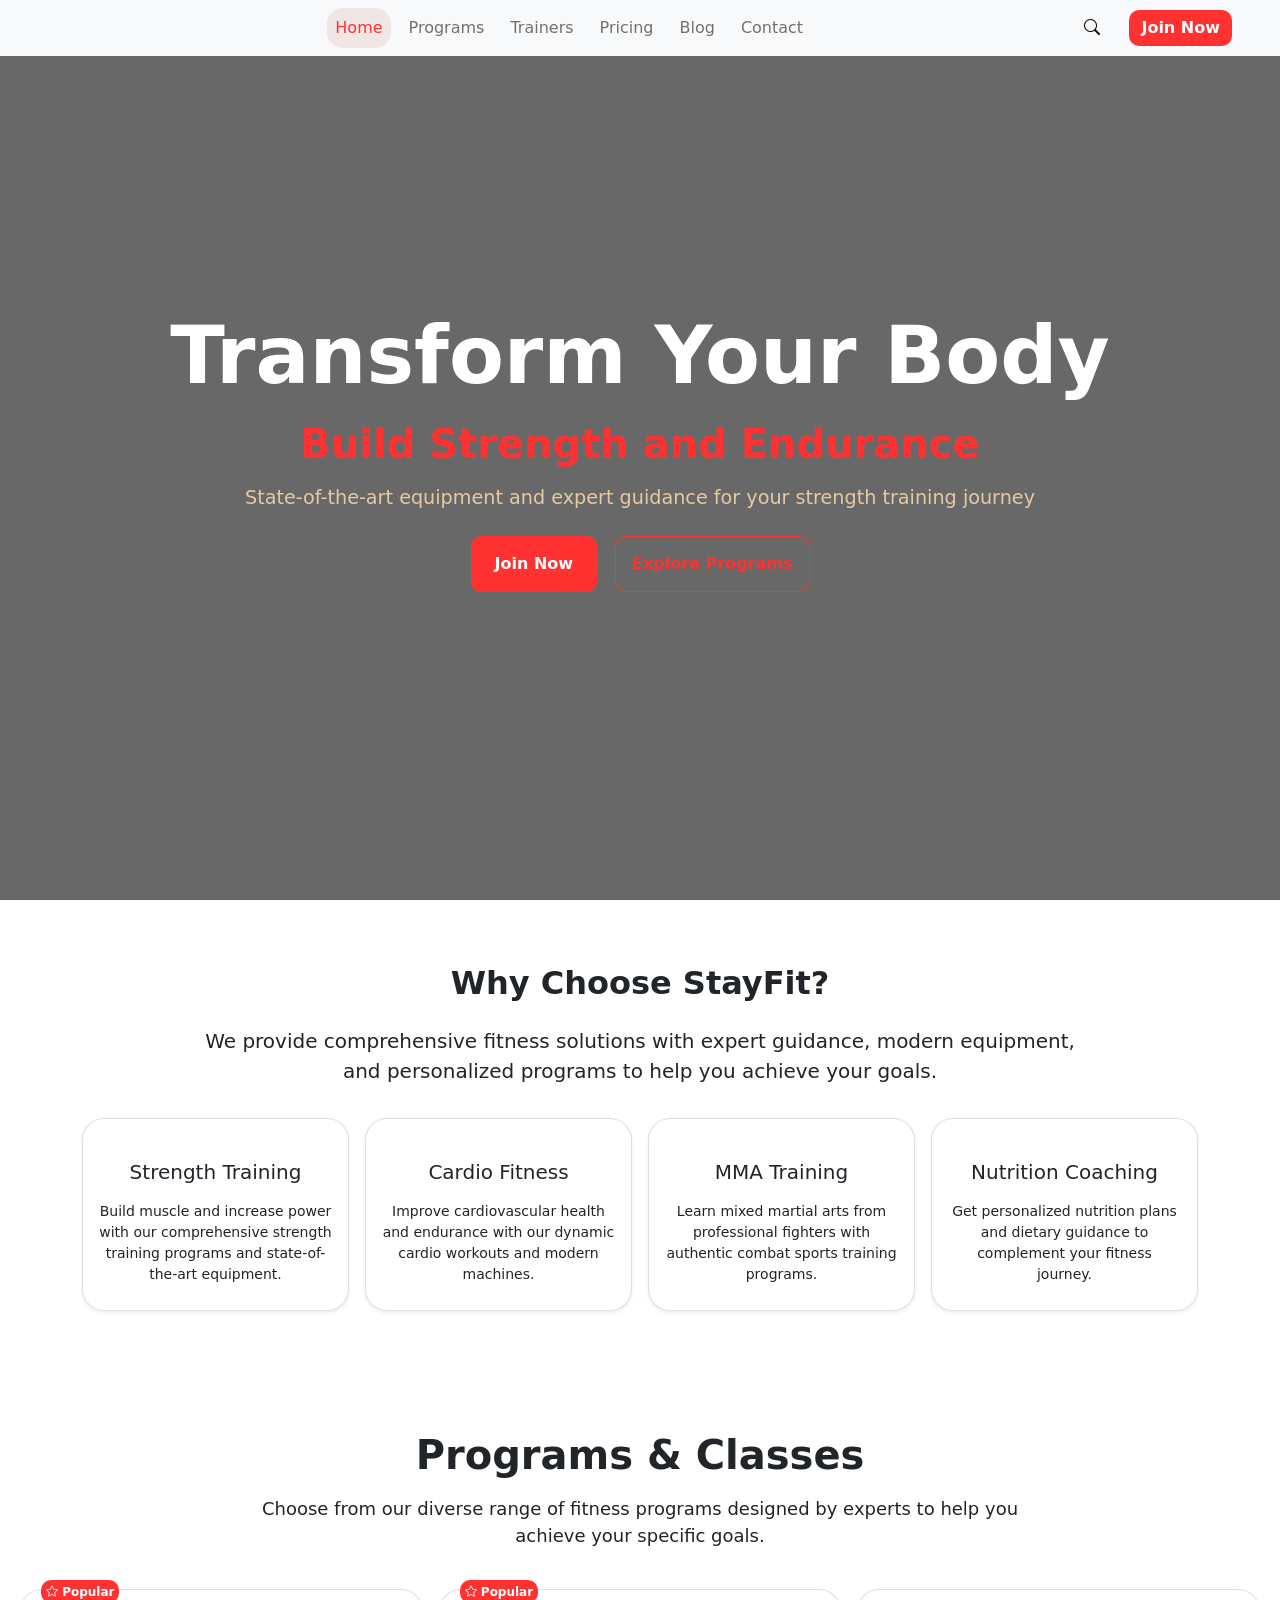
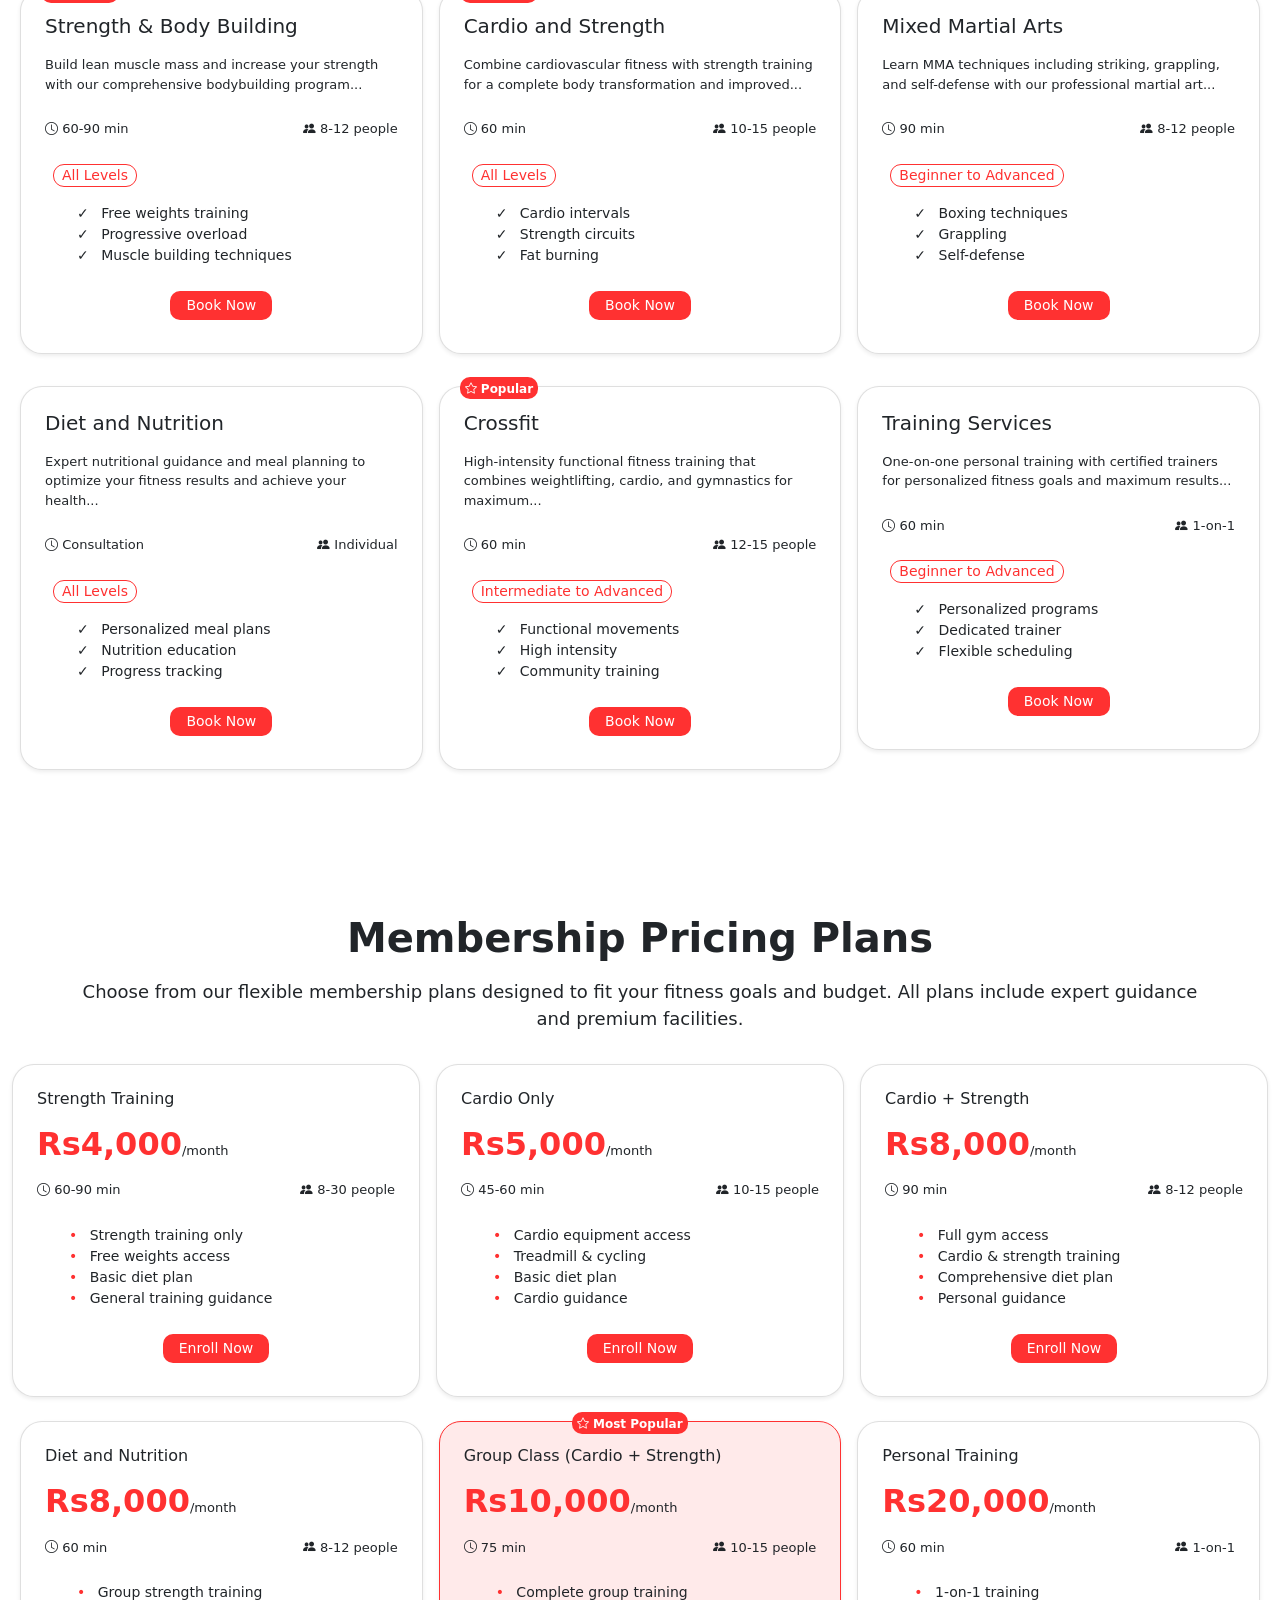
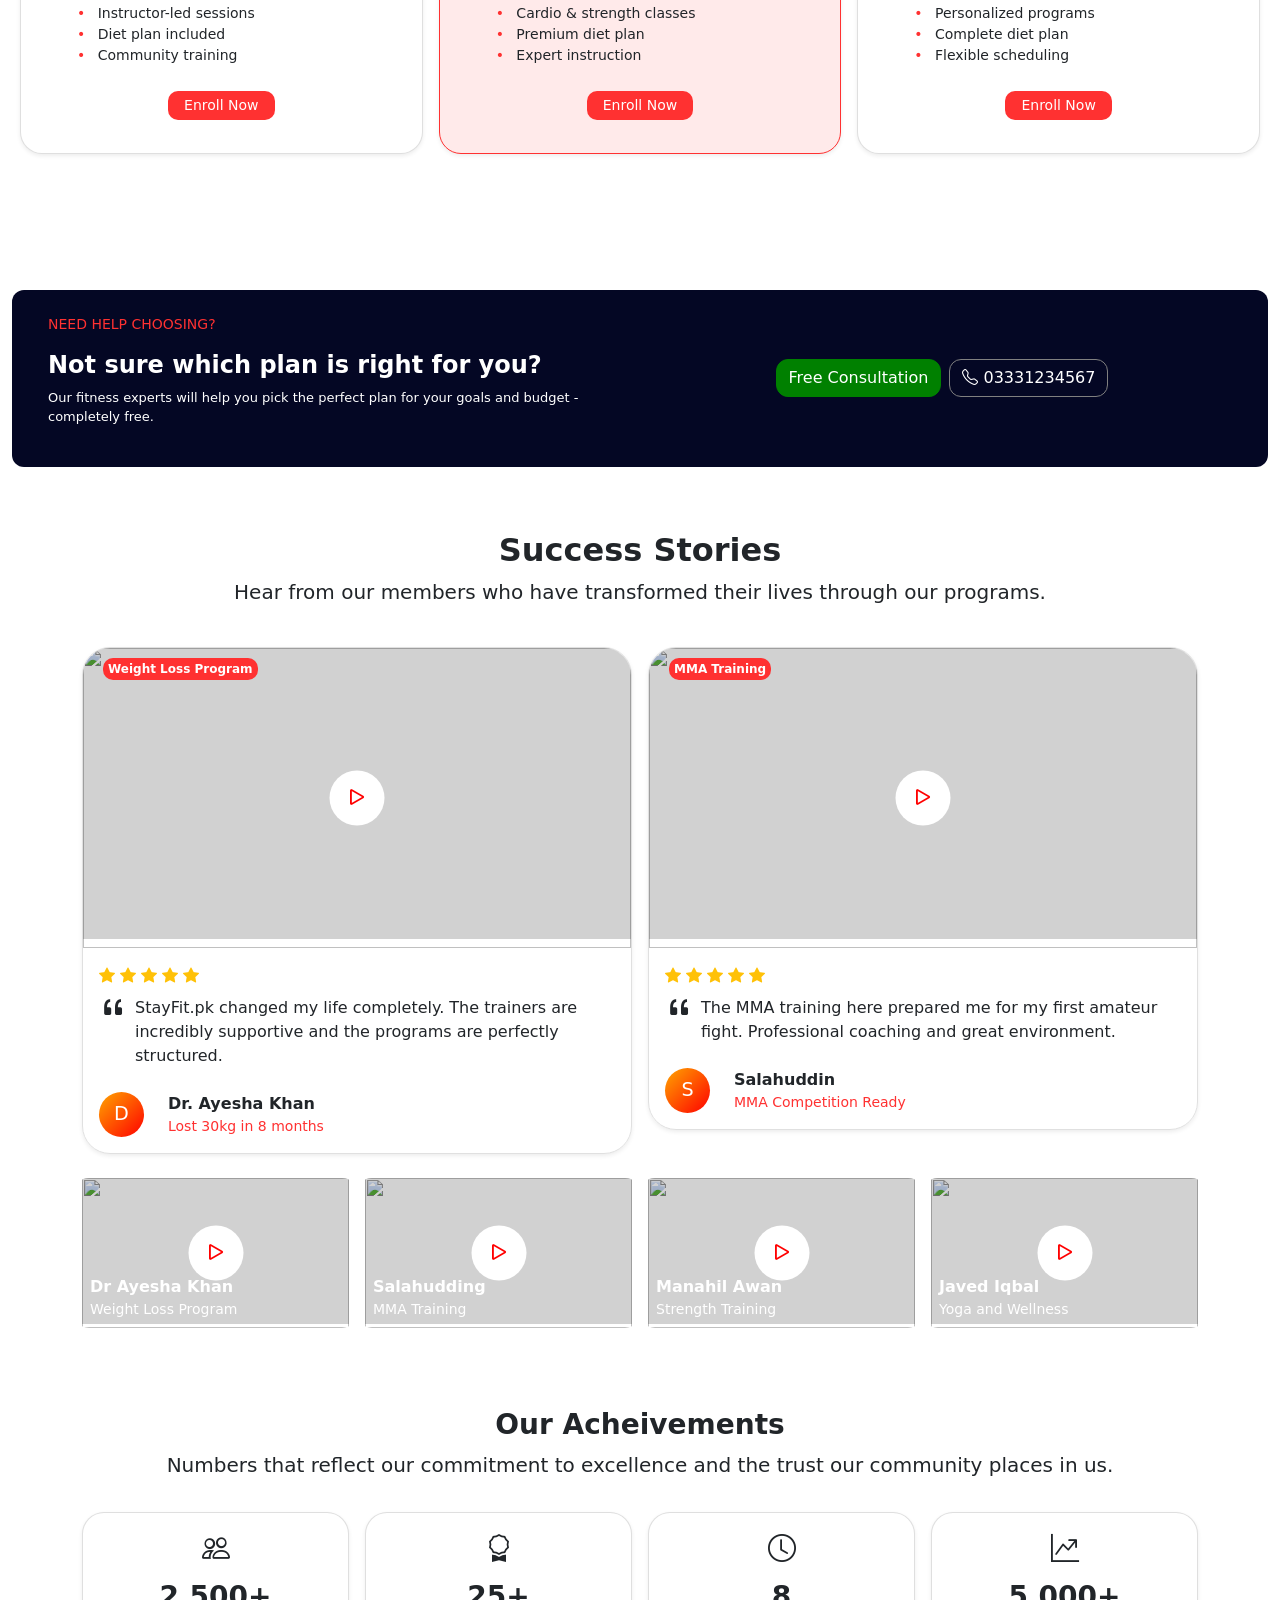
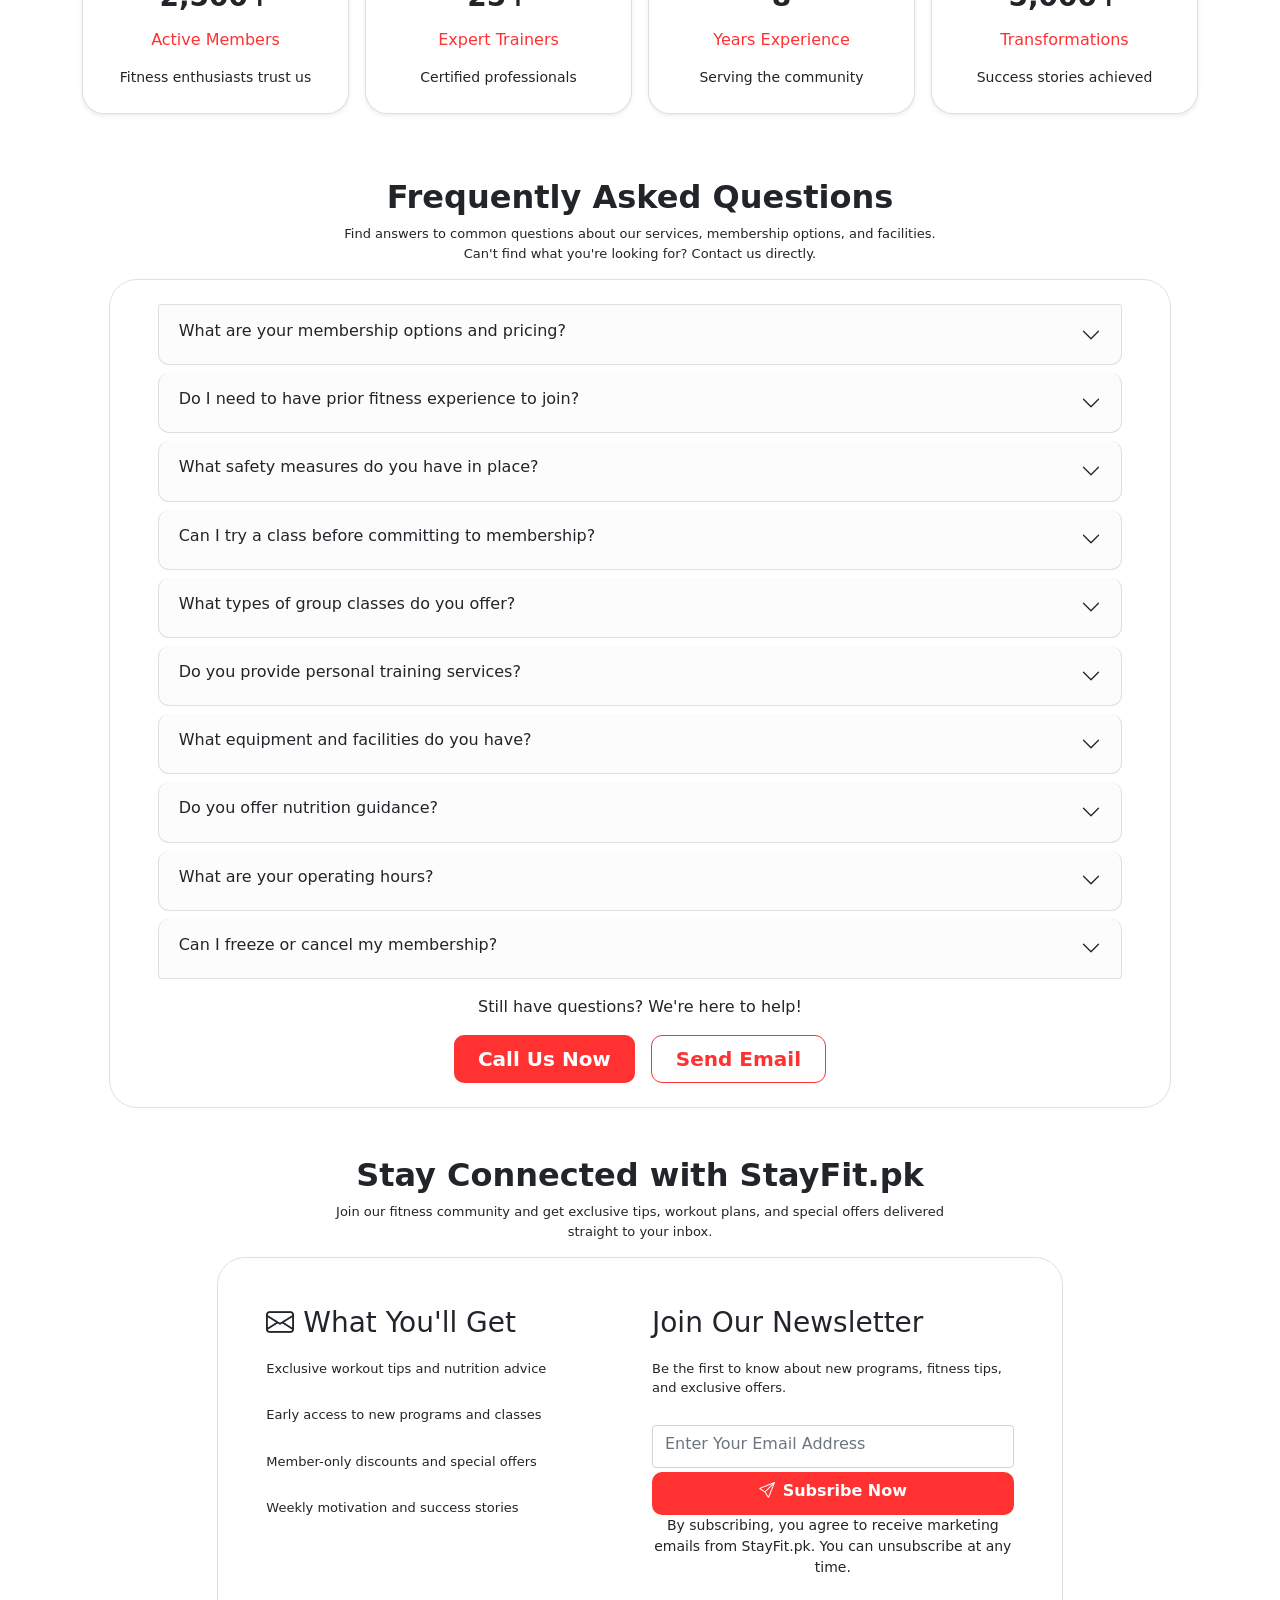
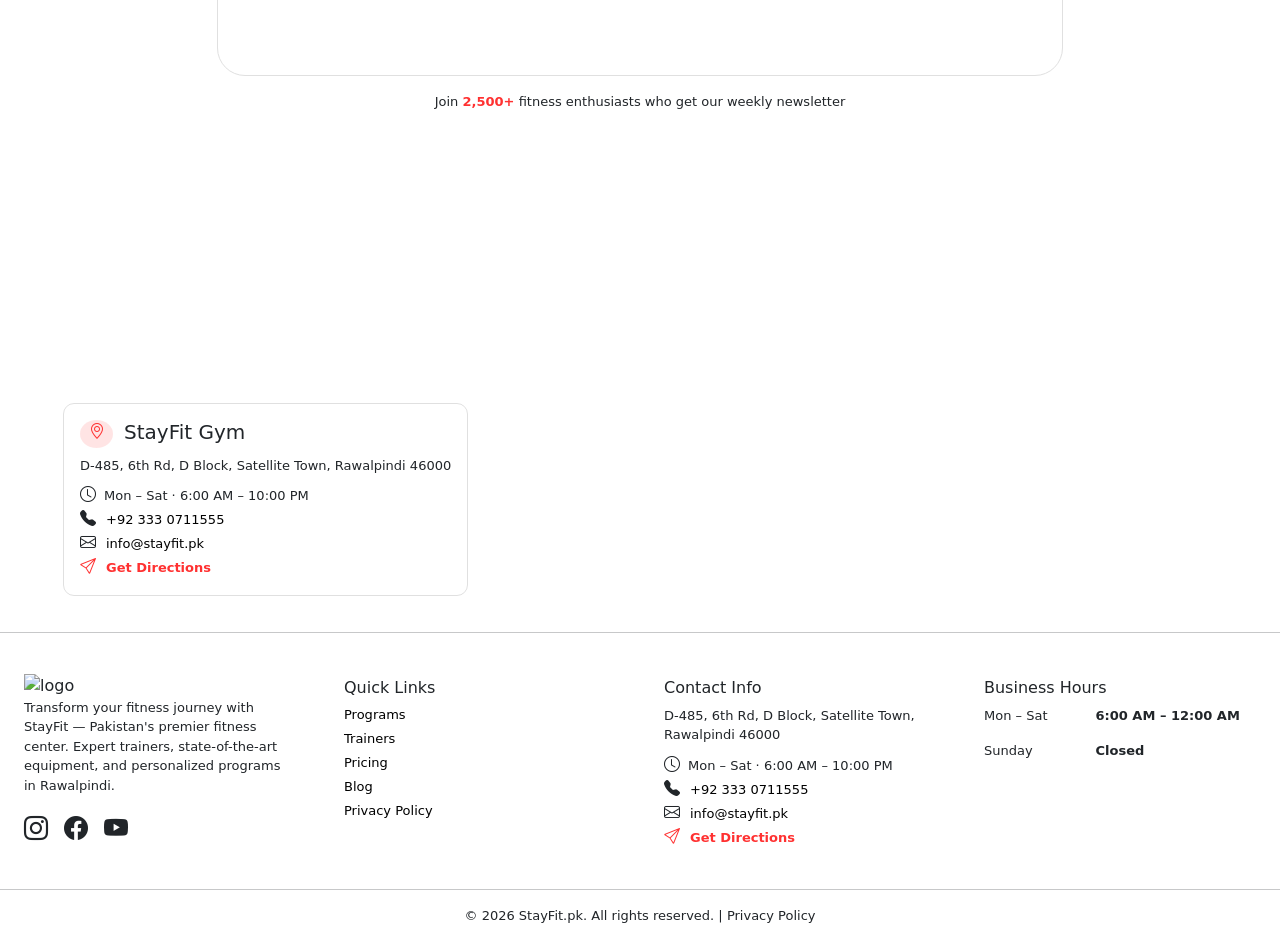
==== commit 16156f8f: "Updated Code" ====
--- a/index.html
+++ b/index.html
@@ -22,23 +22,23 @@
   <div class="collapse navbar-collapse" id="navbarSupportedContent">
     <ul class="navbar-nav mx-auto">
       <li class="nav-item active">
-        <a class="nav-link home" href="index.html">Home</a>
+        <a class="nav-link" style="color: rgb(255, 49, 49);background-color: rgb(240, 230, 230);border-radius: 1rem;" href="index.html">Home</a>
       </li>
       <li class="nav-item">
-        <a class="nav-link" href="#">Programs</a>
+        <a class="nav-link" href="programs.html">Programs</a>
       </li>
     
       <li class="nav-item">
-        <a class="nav-link " href="#">Trainers</a>
+        <a class="nav-link " href="trainers.html">Trainers</a>
       </li>
        <li class="nav-item">
         <a class="nav-link " href="membership-page.htm">Pricing</a>
       </li>
        <li class="nav-item">
-        <a class="nav-link " href="#">Blog</a>
+        <a class="nav-link " href="blog.html">Blog</a>
       </li>
        <li class="nav-item">
-        <a class="nav-link " href="#">Contact</a>
+        <a class="nav-link " href="contactus.html">Contact</a>
       </li>
     </ul>
     <button class="search-btn icon-button">
@@ -120,7 +120,7 @@
     <h1 class="display-6 fw-bold py-2">Programs & Classes</h1>
     <p style="font-size: 18px ;">Choose from our diverse range of fitness programs designed by experts to help you <br>achieve your specific goals.</p>
     </div>
-  <div class="container py-3 programs">
+  <div class=" py-3 programs">
     <!-- row 1 -->
     <div class="row g-3 p-2 text-start mb-3">
       <!-- card 1 -->
@@ -307,7 +307,7 @@
     <h1 class="display-6 fw-bold py-2">Membership Pricing Plans</h1>
     <p style="font-size: 18px ;">Choose from our flexible membership plans designed to fit your fitness goals and budget. All plans include expert guidance and premium facilities.</p>
     </div>
-  <div class="container py-3 membership">
+  <div class="py-3 membership">
     <!-- row 1 -->
     <div class="row g-3 text-start mb-3">
       <!-- card 1 -->
@@ -694,7 +694,7 @@
      <p>Find answers to common questions about our services, membership options, and facilities. <br>Can't find what you're looking for? Contact us directly.</p> 
     </div>
     <div class="row justify-content-center">
-      <div class="col-lg-8">
+      <div class="col-lg-10">
     <div class="container scard px-5 py-4">
     <div class="accordion mb-3" id="accordionExample">
       <!-- accordion-1 -->
@@ -839,6 +839,7 @@
   </div>
   </section>  
 
+  <!-- Stay Connected  -->
   <section class="stay-connected mb-5">
     <div class="contianer text-center fs-5">
     <h2 class="fw-bold">Stay Connected with StayFit.pk</h2>
@@ -871,7 +872,7 @@
 
   <!-- Directions -->
 <section class="directions map mb-3">
- <div class="container">
+ <div class="ms-5 me-5">
   <div class="map position-relative">
     <iframe src="https://www.google.com/maps/embed?pb=!1m18!1m12!1m3!1d3321.5766690908376!2d73.0654102740168!3d33.64221683927251!2m3!1f0!2f0!3f0!3m2!1i1024!2i768!4f13.1!3m3!1m2!1s0x38df952087a89449%3A0xf786902d48e71488!2sStayFit%20Fitness!5e0!3m2!1sen!2s!4v1780732568575!5m2!1sen!2s" width="100%" height="450" style="border:0;" allowfullscreen="" loading="lazy" referrerpolicy="no-referrer-when-downgrade"></iframe>
      <div class="getdirections position-absolute">
@@ -894,6 +895,8 @@
 </div>
 </section>
 
+<!-- Footer -->
+<footer>
 <hr>
 <section class="footer p-4 mb-2">
   <div class="row align-items-start  g-5">
@@ -940,6 +943,9 @@
 </section>
 <hr>
   <p class="text-center">© 2026 StayFit.pk. All rights reserved. | Privacy Policy</p>
+</footer>  
+
  <script src="bootstrap-5.0.2-dist/js/bootstrap.min.js"></script>
+ <script src="script.js"></script>
 </body>
 </html>
--- a/style.css
+++ b/style.css
@@ -1,391 +1,572 @@
-html, body {
-    overflow-x: hidden;
-}
-
-p{
-    font-size: small;
-}
-  ul li{
-        list-style: none;
-
-    }
-     ul i{
-        color:rgb(255, 49, 49) ;
-     }
+html,
+body {
+  overflow-x: hidden;
+}
+
+p {
+  font-size: small;
+}
+ul li {
+  list-style: none;
+}
+ul i {
+  color: rgb(255, 49, 49);
+}
+
+.card
+{
+  opacity: 0;
+  transform: translateY(40px);
+  transition: opacity 0.6s ease-out, transform 0.6s ease-out;
+}
+
+.card.active{
+  opacity: 1;
+  transform: translateY(0);
+}
+
+/* Stagger per row */
+.row > div:nth-child(1) .card { transition-delay: 0s; }
+.row > div:nth-child(2) .card { transition-delay: 0.12s; }
+.row > div:nth-child(3) .card { transition-delay: 0.24s; }
 
 /* navbar */
 
-.btnbtn{
-    background-color: rgb(255 49 49);
-    border: 2px;
-    color: white;
-    border-radius: 10px;
-}
-.btnbtn:hover{
-    color: white;
-    background-color:  rgb(208, 23, 23) ;
-   
-}
-.brandimg{
-    height: 2.5rem;
-    width: auto;
-}
-.nav-item:hover{
-    background-color: white ;
-     border-radius: 1rem;
-}
-.nav-link:hover{
-    color: rgb(255, 49, 49) !important;
-   
-}
-.icon-button{
-    border: none;
-    background: transparent;
-    border-radius: 3px;
-    margin-right: 20px;
-    height: 35px;
-    width: 35px;
-}
-.icon-button:hover{
-    background-color: white ;
-    color: rgb(255, 49, 49) ;
-}
-.home{
-    color: rgb(255, 49, 49) !important;
-    background-color: rgb(240, 230, 230);
-    border-radius: 1rem;
-    
-}
-.nav-link{
-    font-weight: 500;
-     margin-right: 5px;
-    margin-left: 5px;
+.btnbtn {
+  background-color: rgb(255 49 49);
+  border: 2px;
+  color: white;
+  border-radius: 10px;
+}
+.btnbtn:hover {
+  color: white;
+  background-color: rgb(208, 23, 23);
+}
+.brandimg {
+  height: 2.5rem;
+  width: auto;
+}
+.nav-item:hover {
+  background-color: white;
+  border-radius: 1rem;
+}
+.nav-link:hover {
+  color: rgb(255, 49, 49) !important;
+}
+.icon-button {
+  border: none;
+  background: transparent;
+  border-radius: 3px;
+  margin-right: 20px;
+  height: 35px;
+  width: 35px;
+}
+.icon-button:hover {
+  background-color: white;
+  color: rgb(255, 49, 49);
+}
+/* .home {
+  color: rgb(255, 49, 49);
+  background-color: rgb(240, 230, 230);
+  border-radius: 1rem;
+} */
+.nav-link {
+  font-weight: 500;
+  margin-right: 5px;
+  margin-left: 5px;
+}
+.navbar {
+  background-color: rgb(255, 252, 252);
 }
 
 /* hero */
 
-.hero{
-background: url('https://www.crossfit.com/wp-content/uploads/2026/05/12094013/What-is-Murph-for-WEbpage-Animated-Image-Large.gif');
-height: 100vh;
-background-size: cover;
-background-repeat: no-repeat;
-}
-
-.hero-content{
-    display: flex;
-    flex-direction: column;
-    justify-content: center;
-    align-items: center;
-    height: 100%;
-    position: relative;
-    gap: 8px;
-    padding: 0 1rem;
-}
-.hero-buttons{
-    display: flex;
-    flex-wrap: wrap;
-    justify-content: center;
-    gap: 10px;
-}
-.overlay{
-    position: absolute;
-    height: 100vh;
+.hero {
+  background: url("https://www.crossfit.com/wp-content/uploads/2026/05/12094013/What-is-Murph-for-WEbpage-Animated-Image-Large.gif");
+  height: 100vh;
+  background-size: cover;
+  background-repeat: no-repeat;
+}
+
+.hero-content {
+  display: flex;
+  flex-direction: column;
+  justify-content: center;
+  align-items: center;
+  height: 100%;
+  position: relative;
+  gap: 8px;
+  padding: 0 1rem;
+}
+.hero-buttons {
+  display: flex;
+  flex-wrap: wrap;
+  justify-content: center;
+  gap: 10px;
+}
+.overlay {
+  position: absolute;
+  height: 100vh;
+  width: 100%;
+  opacity: 0.6;
+  background-color: rgb(5, 4, 4);
+}
+.hero-explore {
+  border: 1px solid rgb(255, 49, 49);
+  color: rgb(255, 49, 49);
+  border-radius: 11px;
+  background: transparent;
+  margin-left: 8px;
+}
+.hero-explore:hover {
+  background-color: rgb(255, 49, 49);
+  color: black;
+}
+.btn-join {
+  transition: transform 0.2s ease;
+}
+.btn-join:hover {
+  transform: scale(1.1);
+}
+
+@media (max-width: 576px) {
+  .hero {
+    background-position: center center;
+  }
+  .hero .display-1 {
+    font-size: 3rem;
+    text-align: center;
+  }
+  .hero .display-6,
+  .hero p {
+    text-align: center;
+  }
+  .navbar .navbar-collapse {
+    padding: 0.5rem 0;
+  }
+  .icon-button {
+    margin-right: 0;
+  }
+  .btnbtn {
     width: 100%;
-    opacity: 0.6;
-    background-color: rgb(5, 4, 4);
-}
-.hero-explore{
-    border: 1px solid rgb(255, 49, 49);
-    color: rgb(255, 49, 49);
-    border-radius: 11px;
-    background: transparent;
-    margin-left: 8px;
-}
-.hero-explore:hover{
-    background-color: rgb(255, 49, 49) ;
-    color: black;
-}
-.btn-join{
-     transition: transform 0.2s ease;
-}
-.btn-join:hover{
-    transform: scale(1.10);
-   
-}
-
-@media (max-width: 576px) {
-    .hero {
-        background-position: center center;
-    }
-    .hero .display-1 {
-        font-size: 3rem;
-        text-align: center;
-    }
-    .hero .display-6,
-    .hero p {
-        text-align: center;
-    }
-    .navbar .navbar-collapse {
-        padding: 0.5rem 0;
-    }
-    .icon-button {
-        margin-right: 0;
-    }
-    .btnbtn {
-        width: 100%;
-        max-width: 240px;
-    }
+    max-width: 240px;
+  }
 }
 
 /* programs & Classes */
 .programs ul li::before {
   content: "✓";
-   color:rgb(255, 49, 49) ;
-   font-size: large;
+  color: rgb(255, 49 49);
+  /* font-size: medi; */
   margin-right: 8px;
 }
 
-.card1-content{
-    display: flex;
-    justify-content: space-between;
-    /* padding-bottom: 9px; */
-}
-.badge{
-    left: 20px;
-    top: -10px;
-    background-color: rgb(255, 49, 49);
-    border-radius: 10px;
-}
-.card{
-    border-radius: 22px;
-    transition: transform 0.3s ease;
-}
-.card:hover{
-    transform: scale(1.02);
-}
-.programs ul{
-    list-style-type: circle;
-}
+.card1-content {
+  display: flex;
+  justify-content: space-between;
+  /* padding-bottom: 9px; */
+}
+.badge {
+  left: 20px;
+  top: -10px;
+  background-color: rgb(255, 49, 49);
+  border-radius: 10px;
+  padding: 5px;
+}
+.card {
+  border-radius: 22px;
+  transition: transform 0.3s ease;
+}
+.card:hover {
+  transform: scale(1.02);
+}
+.programs ul {
+  list-style-type: circle;
+}
+
 /* Need Help Choosing */
 
-.needhelp{
-    background-color: #040724;
-    color: white;
-    border-radius: 12px;
-    display: flex;
-}
-.freecon{
-    border: 1px solid green;
-    background-color: green;
-    border-radius: 12px;
-    color: white;
-    padding: 6px 12px;
-}
-.freecon:hover{
-    background-color: rgb(57, 208, 57);
-    cursor: pointer;
-}
-.number{
-    background: transparent;
-    border-radius:12px ;
-    border: 1px solid grey;
-    color: white;
-    padding: 6px 12px;
+.needhelp {
+  background-color: #040724;
+  color: white;
+  border-radius: 12px;
+  display: flex;
+}
+.freecon {
+  border: 1px solid green;
+  background-color: green;
+  border-radius: 12px;
+  color: white;
+  padding: 6px 12px;
+}
+.freecon:hover {
+  background-color: rgb(57, 208, 57);
+  cursor: pointer;
+}
+.number {
+  background: transparent;
+  border-radius: 12px;
+  border: 1px solid grey;
+  color: white;
+  padding: 6px 12px;
 }
 @media (max-width: 576px) {
-    .needhelp{
-        display: block;
-    }
+  .needhelp {
+    display: block;
+  }
 }
 
 /* membership and pricing plan */
-    .membership ul li::before {
+.membership ul li::before {
   content: "•";
-   color:rgb(255, 49, 49) ;
-   font-size: large;
+  color: rgb(255, 49, 49);
+  /* font-size: large; */
   margin-right: 8px;
 }
-.memp{
-    color: rgb(255, 49, 49);
-    font-weight: 700;
-}
-.memspan{
-    font-size: small;
-    font-weight: 150;
-}
-.card > *{
-    padding-bottom: 9px;
-}
-.card > .hero-explore{
-    padding-bottom: 0px;
-}
-.card-2{
-    background-color: rgb(255, 234, 234);
-    border-color: rgb(255, 49, 49);
-}
-.card-2 .badge{
-    left: 33%;
+.memp {
+  color: rgb(255, 49, 49);
+  font-weight: 700;
+}
+.memspan {
+  font-size: small;
+  font-weight: 150;
+}
+.card > *:not(.badge) {
+  padding-bottom: 9px;
+}
+.card > .hero-explore {
+  padding-bottom: 0px;
+}
+.card-2 {
+  background-color: rgb(255, 234, 234);
+  border-color: rgb(255, 49, 49);
+}
+.card-2 .badge {
+  left: 33%;
 }
 
 /* Our Achievements */
 
-.acheivementcard h3{
-    font-weight: 700;
-}
-.acheivementcard h6{
-    color:  rgb(255, 49, 49) ;
+.acheivementcard h3 {
+  font-weight: 700;
+}
+.acheivementcard h6 {
+  color: rgb(255, 49, 49);
 }
 
 /* success stories */
 
-.video-thumbnail img{
-    height: 300px;
-    width: 100%;
-    object-fit: cover;
-}
-
-.video-thumbnail span{
-    top: 10px;
-}
-.video-thumbnail .overlay{
-    position: absolute;
-    background: rgba(0, 0, 0, 0.3);
-    width: 100%;
-    height: 97%;
-    left: 0;
-    top: 0;
-    bottom: 0;
-    cursor: pointer;
-}
-.video-thumbnail .position-relative{
-     transition: transform 0.3s ease;
-    }
-.video-thumbnail .position-relative:hover{  
-    transform: scale(1.03);
+.video-thumbnail img {
+  height: 300px;
+  width: 100%;
+  object-fit: cover;
+}
+
+.video-thumbnail span {
+  top: 10px;
+}
+.video-thumbnail .overlay {
+  position: absolute;
+  background: rgba(0, 0, 0, 0.3);
+  width: 100%;
+  height: 97%;
+  left: 0;
+  top: 0;
+  bottom: 0;
+  cursor: pointer;
+}
+.video-thumbnail .position-relative {
+  transition: transform 0.3s ease;
+}
+.video-thumbnail .position-relative:hover {
+  transform: scale(1.03);
 }
 .video-thumbnail .position-relative:hover .overlay {
   background: rgba(0, 0, 0, 0.1);
 }
-.avatar{
-    background: linear-gradient(to bottom right, orange, red);
-    border-radius: 50%;
-    height: 45px;
-    width: 45px;
-    text-align: center;
-    align-content: center;
-    font-size: larger;
-    color: white;
-    font-weight: 500;
-}
-.avatar-content small{
-    color: rgb(255, 49, 49) ;
-}
-.video-thumbnail{
-    border-radius: 15px; overflow: hidden;
-}
-.play-btn{
-    font-size: larger;
-    left: 50%;
-    top: 50%;
-    transform: translate(-50%, -50%);
-    width: 55px;
-    height: 55px;
-    border-radius: 50%;
-    position: absolute;
-    display: flex;
-    justify-content: center;
-    align-items: center;
-    color: red;
-    background-color: white;
-     cursor: pointer;
-}
-.scard{
-    border: 1px solid #e0e0e0;
-    border-radius: 28px;
-}
-.sbadge{
-    left: 0;
-    bottom: 0;
-    color: white;
-}
-.thumb-card{
-    height: 150px;
-}
-.thumb-card img{
+.avatar {
+  background: linear-gradient(to bottom right, orange, red);
+  border-radius: 50%;
+  height: 45px;
+  width: 45px;
+  text-align: center;
+  align-content: center;
+  font-size: larger;
+  color: white;
+  font-weight: 500;
+}
+.avatar-content small {
+  color: rgb(255, 49, 49);
+}
+.video-thumbnail {
+  border-radius: 15px;
+  overflow: hidden;
+}
+.play-btn {
+  font-size: larger;
+  left: 50%;
+  top: 50%;
+  transform: translate(-50%, -50%);
+  width: 55px;
+  height: 55px;
+  border-radius: 50%;
+  position: absolute;
+  display: flex;
+  justify-content: center;
+  align-items: center;
+  color: red;
+  background-color: white;
+  cursor: pointer;
+}
+.scard {
+  border: 1px solid #e0e0e0;
+  border-radius: 28px;
+}
+.sbadge {
+  left: 0;
+  bottom: 0;
+  color: white;
+}
+.thumb-card {
+  height: 150px;
+}
+.thumb-card img {
   width: 100%;
   height: 100%;
   object-fit: cover;
 }
 
 /*faq accordian */
-.accordion-item{
-    border-radius: 11px;
-    /* font-size: large; */
-}
-.accbtn:hover{
-    background-color:rgba(206, 191, 191, 0.1);
-    color: rgb(255, 49, 49) ;
-}
-.accbtn{
-    background-color: rgba(230, 223, 223, 0.1);
-   border-radius: 11px;
-}
-.accordion-body{
-     background-color:rgba(206, 191, 191, 0.1);
+.accordion-item {
+  border-radius: 11px;
+  /* font-size: large; */
+}
+.accbtn:hover {
+  background-color: rgba(206, 191, 191, 0.1);
+  color: rgb(255, 49, 49);
+}
+.accbtn {
+  background-color: rgba(230, 223, 223, 0.1);
+  border-radius: 11px;
+}
+.accordion-body {
+  background-color: rgba(206, 191, 191, 0.1);
 }
 
 /* Stay Connected section  */
-.stay-connected .scard *{
-    padding-bottom: 11px ;
+.stay-connected .scard * {
+  padding-bottom: 11px;
 }
 /* GetDirections */
-.getdirections{
-    bottom: 20px;
-    left: 15px;
-    
-}
-.getdirections .scard{
-    background-color: white;
-    border-radius: 11px;
-    /* padding: 5px 10px; */
-}
-.phone{
-    border: none;
-    background: transparent;
-    font-size: small;
-}
-.phone:hover{
-    color: rgb(255, 49, 49) ;
-}
-.iconcircle{
-    height: 28px;
-    width:  33px;
-    background-color: rgba(255, 0, 0, 0.106);
-    border-radius: 50%;
-    text-align: end;
-    margin-right: 11px;
-}
-.header{
-    display: flex;
-    align-items: center;
-}
-.Links{
-    text-decoration: none;
-    color: black;
-    font-size: small;
-}
-.Links:hover{
-    color: rgb(255, 49, 49) ;
-}
-
-.footer h6{
-    margin-top: 5px;
+.getdirections {
+  bottom: 20px;
+  left: 15px;
+}
+.getdirections .scard {
+  background-color: white;
+  border-radius: 11px;
+  /* padding: 5px 10px; */
+}
+.phone {
+  border: none;
+  background: transparent;
+  font-size: small;
+}
+.phone:hover {
+  color: rgb(255, 49, 49);
+}
+.iconcircle {
+  height: 28px;
+  width: 33px;
+  background-color: rgba(255, 0, 0, 0.106);
+  border-radius: 50%;
+  text-align: end;
+  margin-right: 11px;
+}
+.header {
+  display: flex;
+  align-items: center;
+}
+.Links {
+  text-decoration: none;
+  color: black;
+  font-size: small;
+}
+.Links:hover {
+  color: rgb(255, 49, 49);
+}
+
+.footer h6 {
+  margin-top: 5px;
 }
 
 /* MemberShip Page */
-     .memberpagesec{
-        margin-top: 140px;
-        /* margin-bottom: 60px; */
-        text-align: center;
-     }
-   +.memberpagesec {
+  margin-top: 140px;
+  /* margin-bottom: 60px; */
+  text-align: center;
+}
+/* Programs Page */
+.progpage {
+  margin-top: 100px;
+  text-align: center;
+}
+.inputfield {
+  position: relative;
+  display: inline-block;
+}
+
+.inputfield .icon {
+  position: absolute;
+  left: 10px;
+  top: 50%;
+  transform: translateY(-50%);
+}
+
+.inputsearch {
+  padding-left: 38px;
+  border-radius: 11px;
+  border: 1px solid gray;
+  height: 36px;
+  width: 100%;
+}
+.proghero .btn {
+  font-weight: bold;
+}
+
+/* ContactUsPage */
+.contHeroContent {
+  background-color: rgb(255, 252, 252);
+  height: 256px;
+}
+.form-group label span {
+  color: red;
+}
+.form-group {
+  font-size: small;
+  color: rgba(0, 0, 0, 0.7);
+}
+.form-group input,
+textarea {
+  border-radius: 11px;
+  padding: 11px;
+  font-weight: 300;
+  font-size: small;
+}
+.form-group textarea {
+  border-color: rgba(0, 0, 0, 0.383);
+  width: 100%;
+  padding: 5px;
+}
+
+.sendbtn {
+  display: inline-flex;
+  height: 42px;
+  width: 42px;
+  border-radius: 11px;
+  justify-content: center;
+  align-items: center;
+  background-color: rgb(255, 234, 234);
+  color: rgb(255, 49, 49);
+}
+.form-group label {
+  font-weight: 500;
+}
+.telebtn {
+  display: inline-flex;
+  height: 42px;
+  width: 42px;
+  border-radius: 11px;
+  justify-content: center;
+  align-items: center;
+  background-color: rgb(220, 228, 255);
+  color: blue;
+  transition:
+    background-color 0.3s ease,
+    color 0.3s ease,
+    transform 0.3s ease;
+}
+.whatbtn {
+  display: inline-flex;
+  height: 42px;
+  width: 42px;
+  border-radius: 11px;
+  justify-content: center;
+  align-items: center;
+  background-color: rgb(221, 255, 209);
+  color: rgb(43, 123, 19);
+  transition:
+    background-color 0.3s ease,
+    color 0.3s ease,
+    transform 0.3s ease;
+}
+.emailbtn {
+  display: inline-flex;
+  height: 42px;
+  width: 42px;
+  border-radius: 11px;
+  justify-content: center;
+  align-items: center;
+  background-color: rgb(255, 240, 209);
+  color: rgb(123, 104, 19);
+  transition:
+    background-color 0.3s ease,
+    color 0.3s ease,
+    transform 0.3s ease;
+}
+.telarr {
+  display: inline-block;
+  transition:
+    transform 0.2s ease,
+    color 0.2s ease;
+}
+.scard:hover .telebtn {
+  background-color: rgb(80, 80, 255);
+  color: aliceblue;
+  transform: scale(1.05);
+}
+.scard:hover .telarr {
+  display: inline-block;
+  color: rgb(80, 80, 255);
+  transform: scale(1.05);
+}
+
+.envarr {
+  display: inline-block;
+  transition:
+    transform 0.2s ease,
+    color 0.2s ease;
+}
+.scard:hover .emailbtn {
+  background-color: rgb(123, 104, 19);
+  color: aliceblue;
+  transform: scale(1.05);
+}
+.scard:hover .envarr {
+  display: inline-block;
+  color: rgb(123, 104, 19);
+  transform: scale(1.05);
+}
+
+.whatarr {
+  display: inline-block;
+  transition:
+    transform 0.2s ease,
+    color 0.2s ease;
+}
+.scard:hover .whatbtn {
+  background-color: rgb(43, 123, 19);
+  color: aliceblue;
+  transform: scale(1.05);
+}
+.scard:hover .whatarr {
+  display: inline-block;
+  color: rgb(43, 123, 19);
+  transform: scale(1.05);
+}
+
+.col-lg-8 .row .col-4 .scard:hover {
+  box-shadow: 0 8px 20px rgba(0, 0, 0, 0.15);
+}
+
+
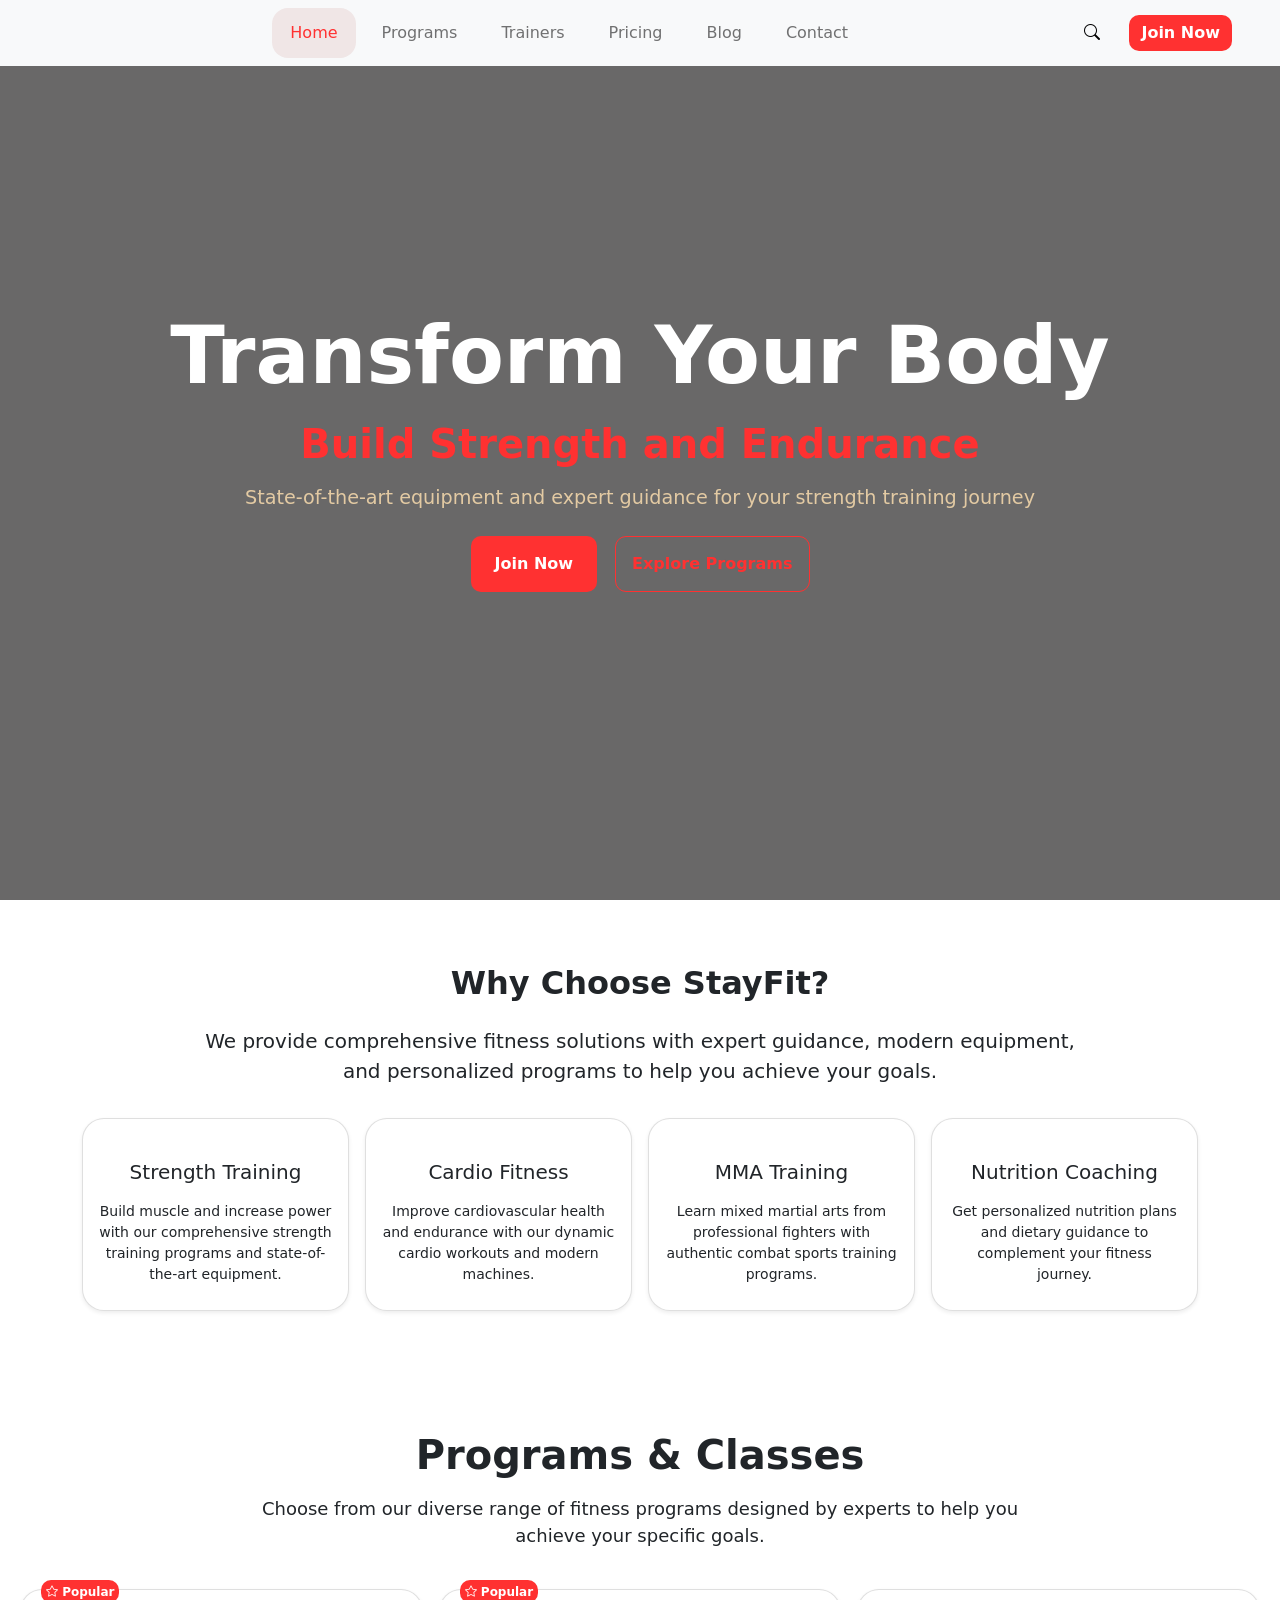
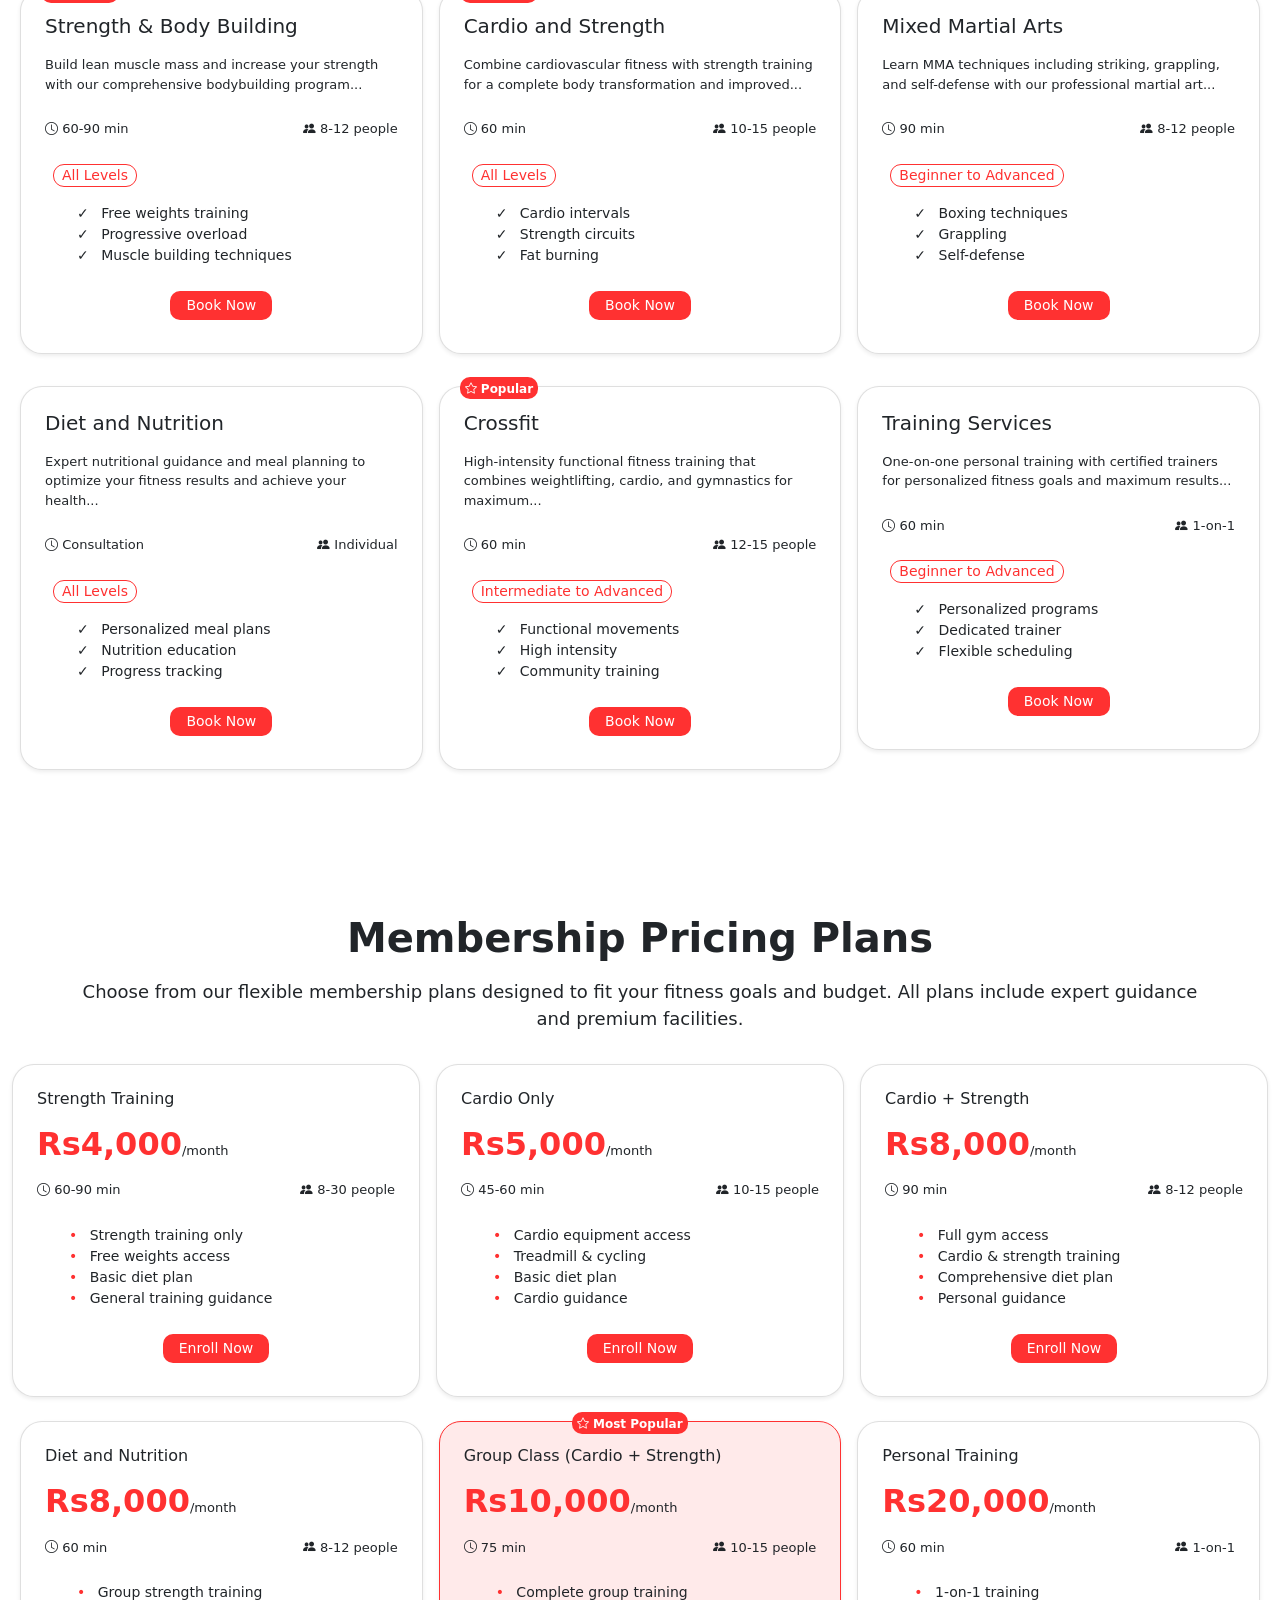
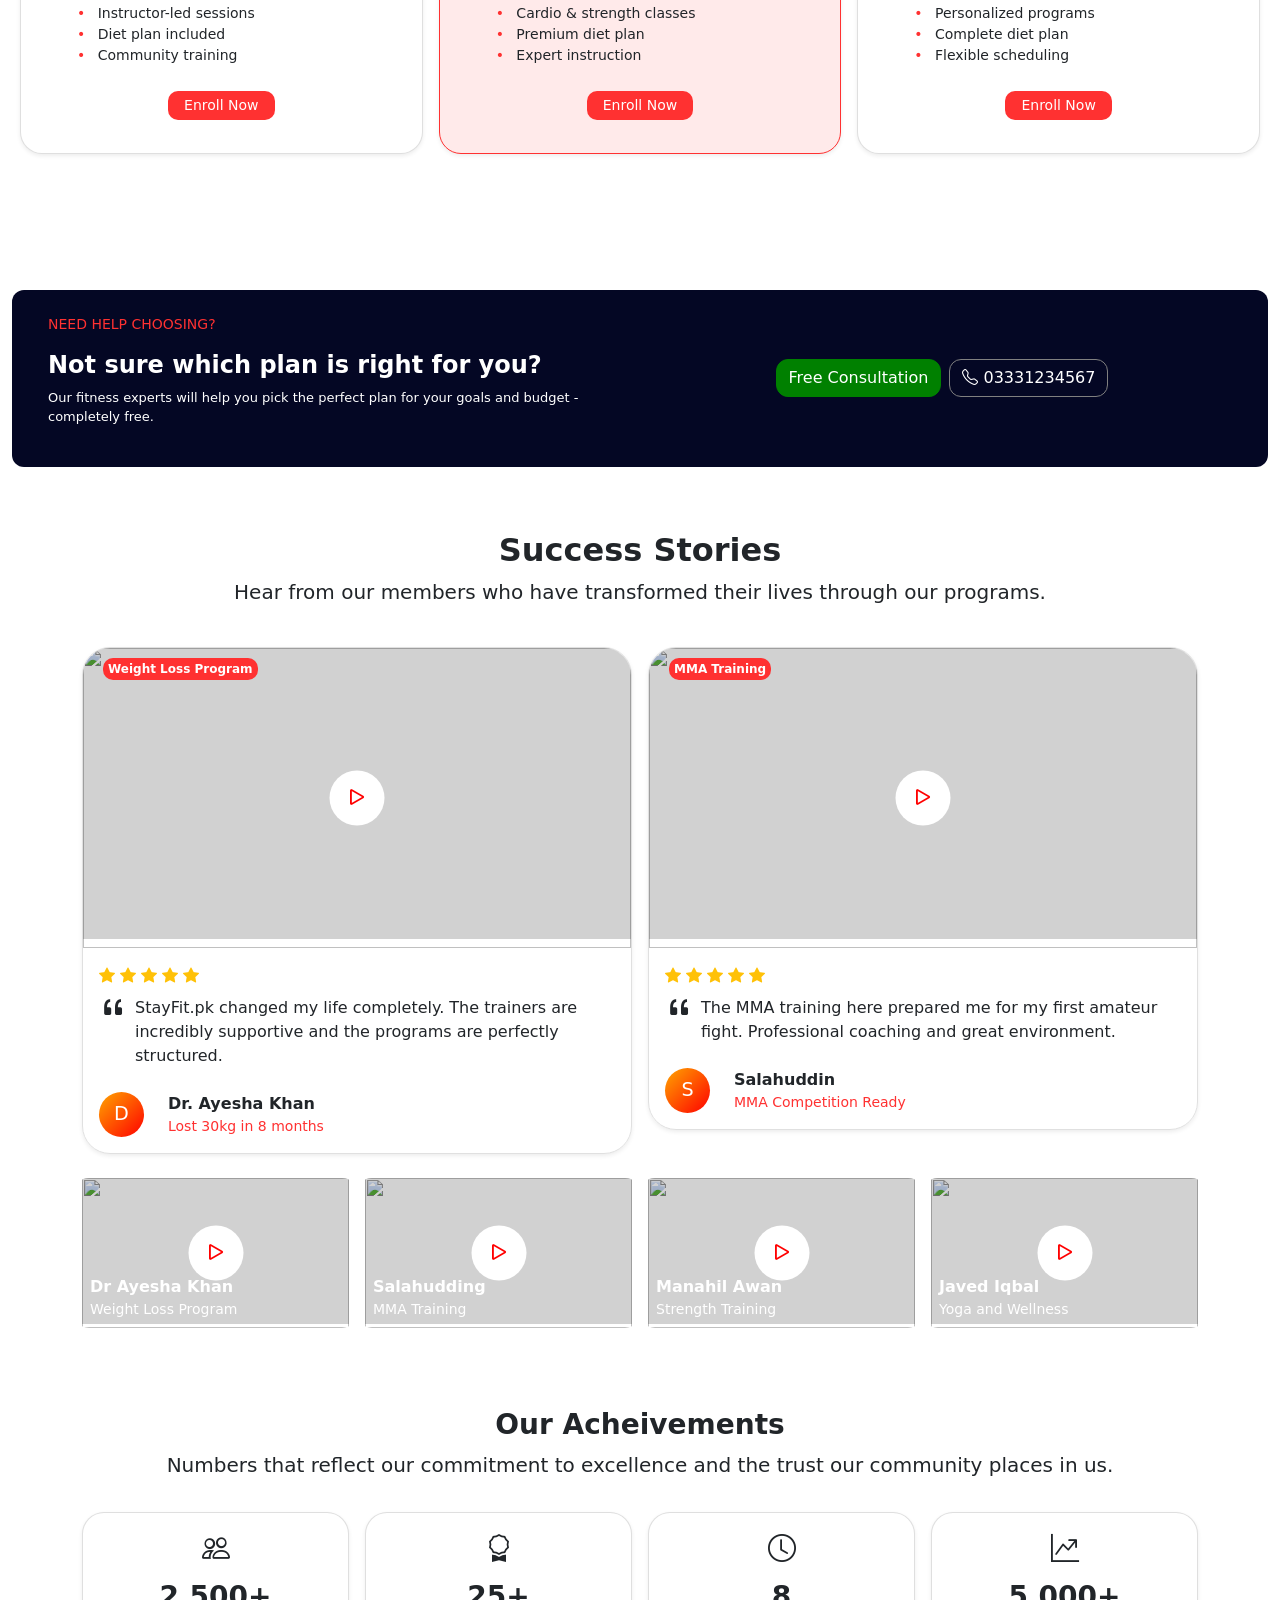
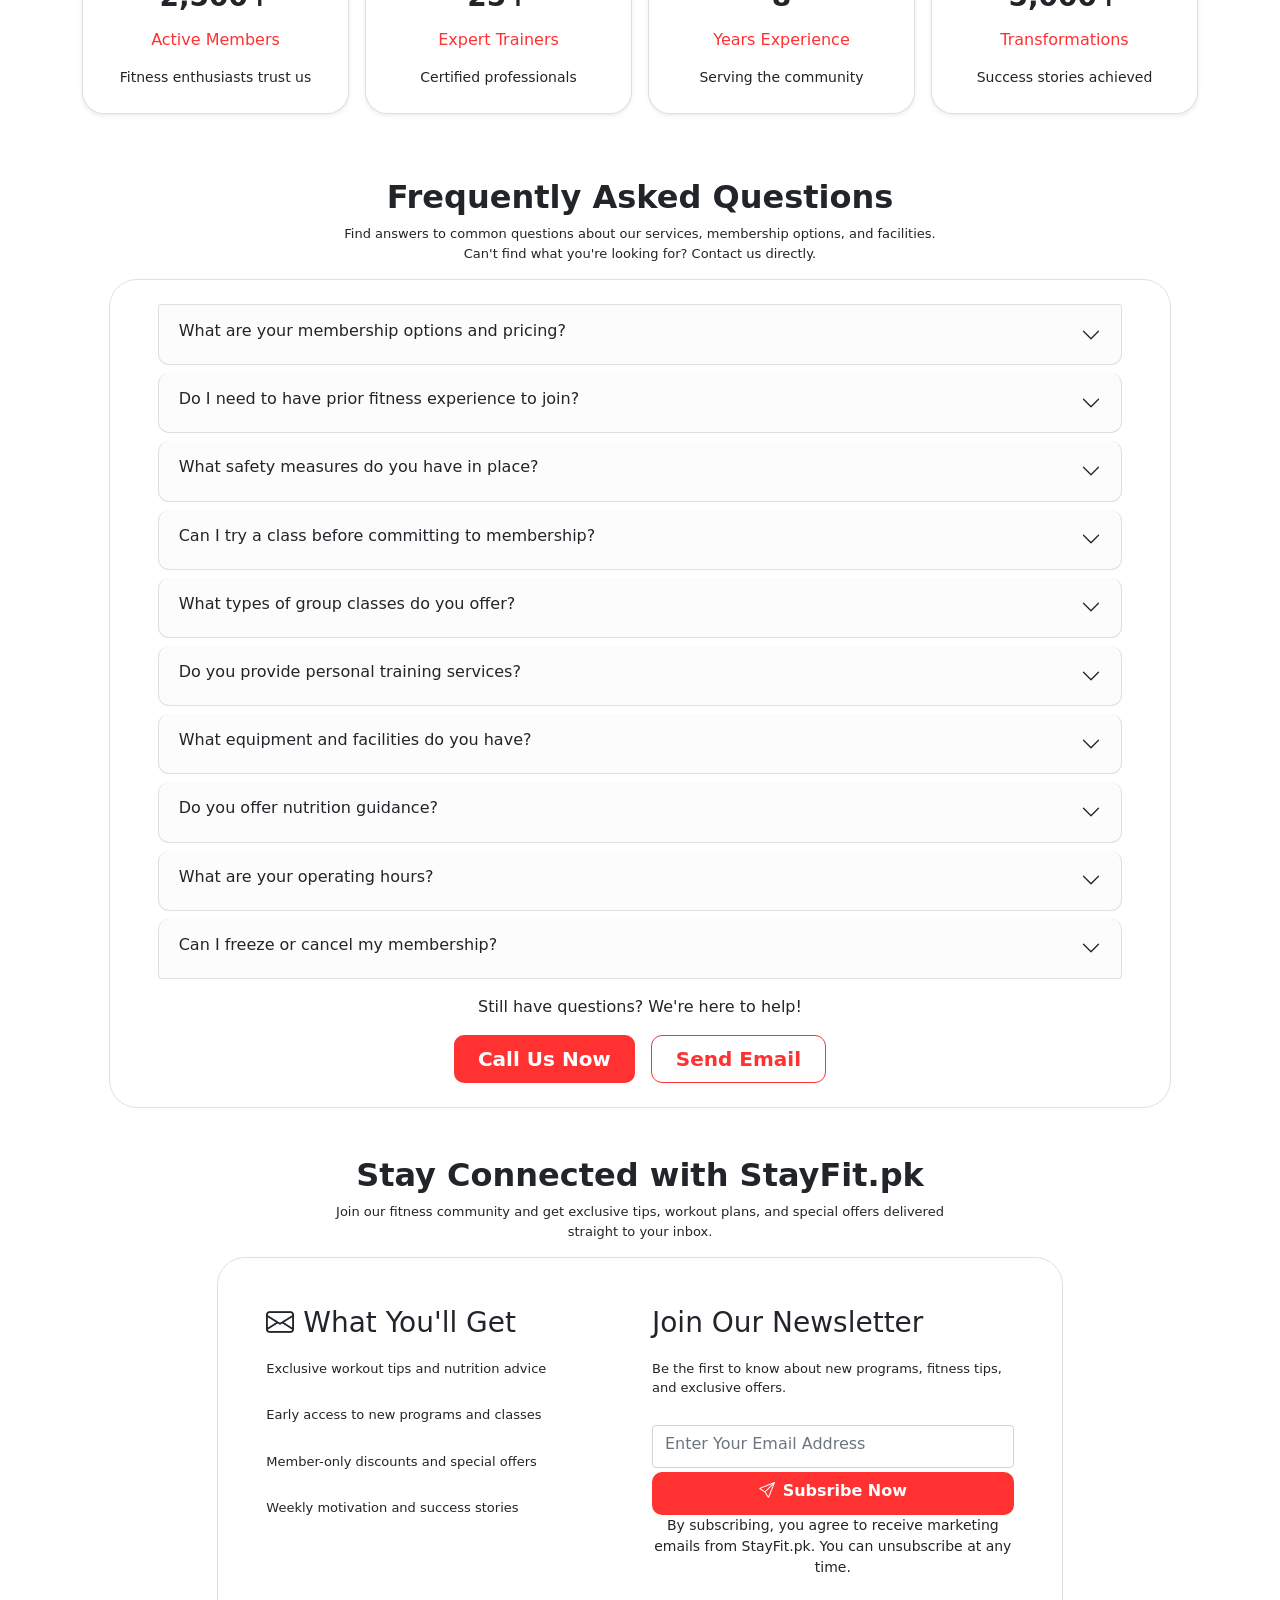
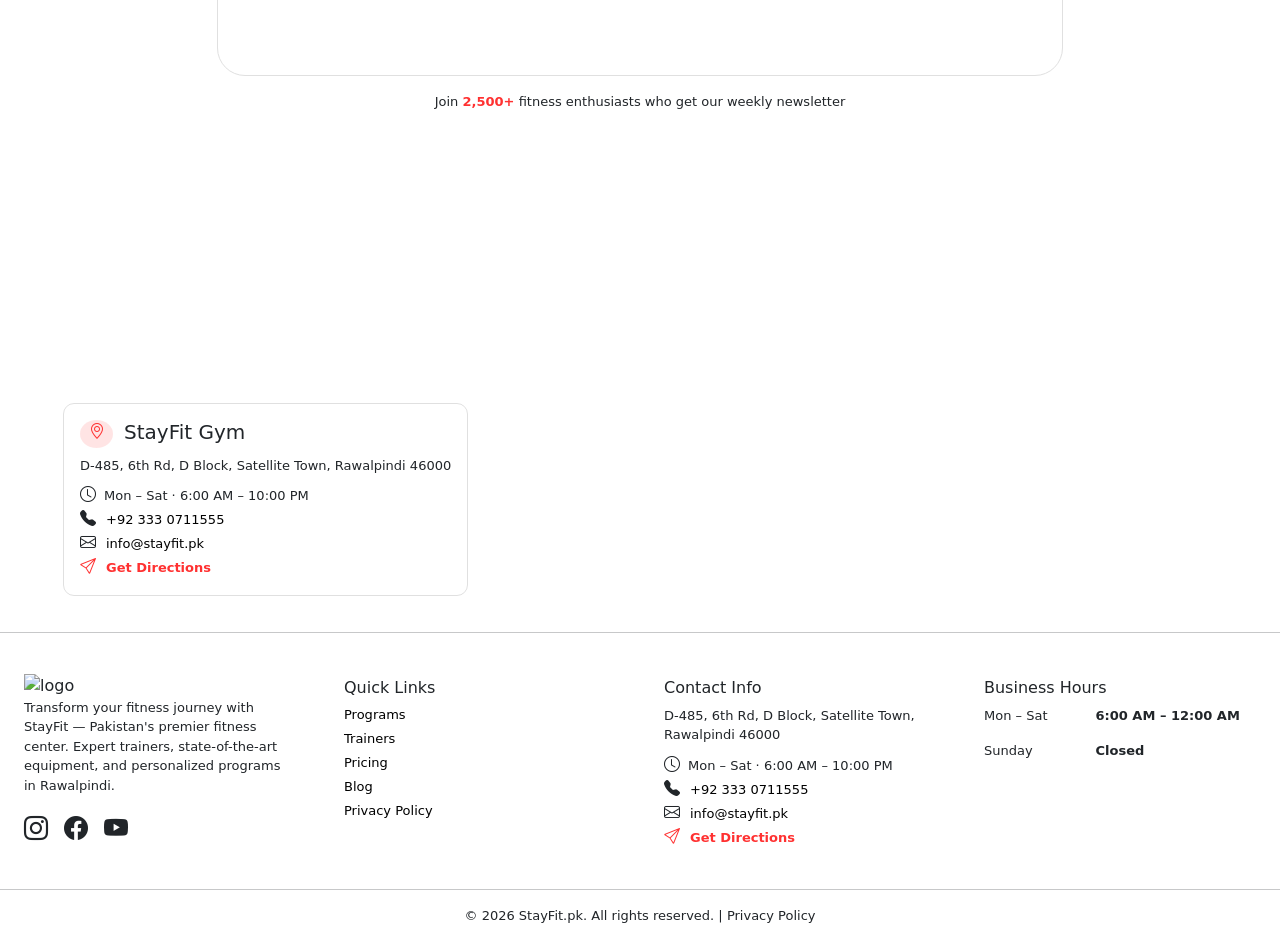
==== commit 3ecc45b8: "Update Code" ====
--- a/index.html
+++ b/index.html
@@ -20,9 +20,9 @@
   </button>
 
   <div class="collapse navbar-collapse" id="navbarSupportedContent">
-    <ul class="navbar-nav mx-auto">
-      <li class="nav-item active">
-        <a class="nav-link" style="color: rgb(255, 49, 49);background-color: rgb(240, 230, 230);border-radius: 1rem;" href="index.html">Home</a>
+    <ul class="navbar-nav mx-auto gap-2">
+      <li class="nav-item active"  style="background-color: rgb(240, 230, 230);border-radius: 1rem;">
+        <a class="nav-link" style="color: rgb(255, 49, 49);" href="index.html">Home</a>
       </li>
       <li class="nav-item">
         <a class="nav-link" href="programs.html">Programs</a>
--- a/style.css
+++ b/style.css
@@ -31,7 +31,9 @@
 .row > div:nth-child(3) .card { transition-delay: 0.24s; }
 
 /* navbar */
-
+.nav-item{
+  padding: 5px;
+}
 .btnbtn {
   background-color: rgb(255 49 49);
   border: 2px;
@@ -65,11 +67,7 @@
   background-color: white;
   color: rgb(255, 49, 49);
 }
-/* .home {
-  color: rgb(255, 49, 49);
-  background-color: rgb(240, 230, 230);
-  border-radius: 1rem;
-} */
+
 .nav-link {
   font-weight: 500;
   margin-right: 5px;
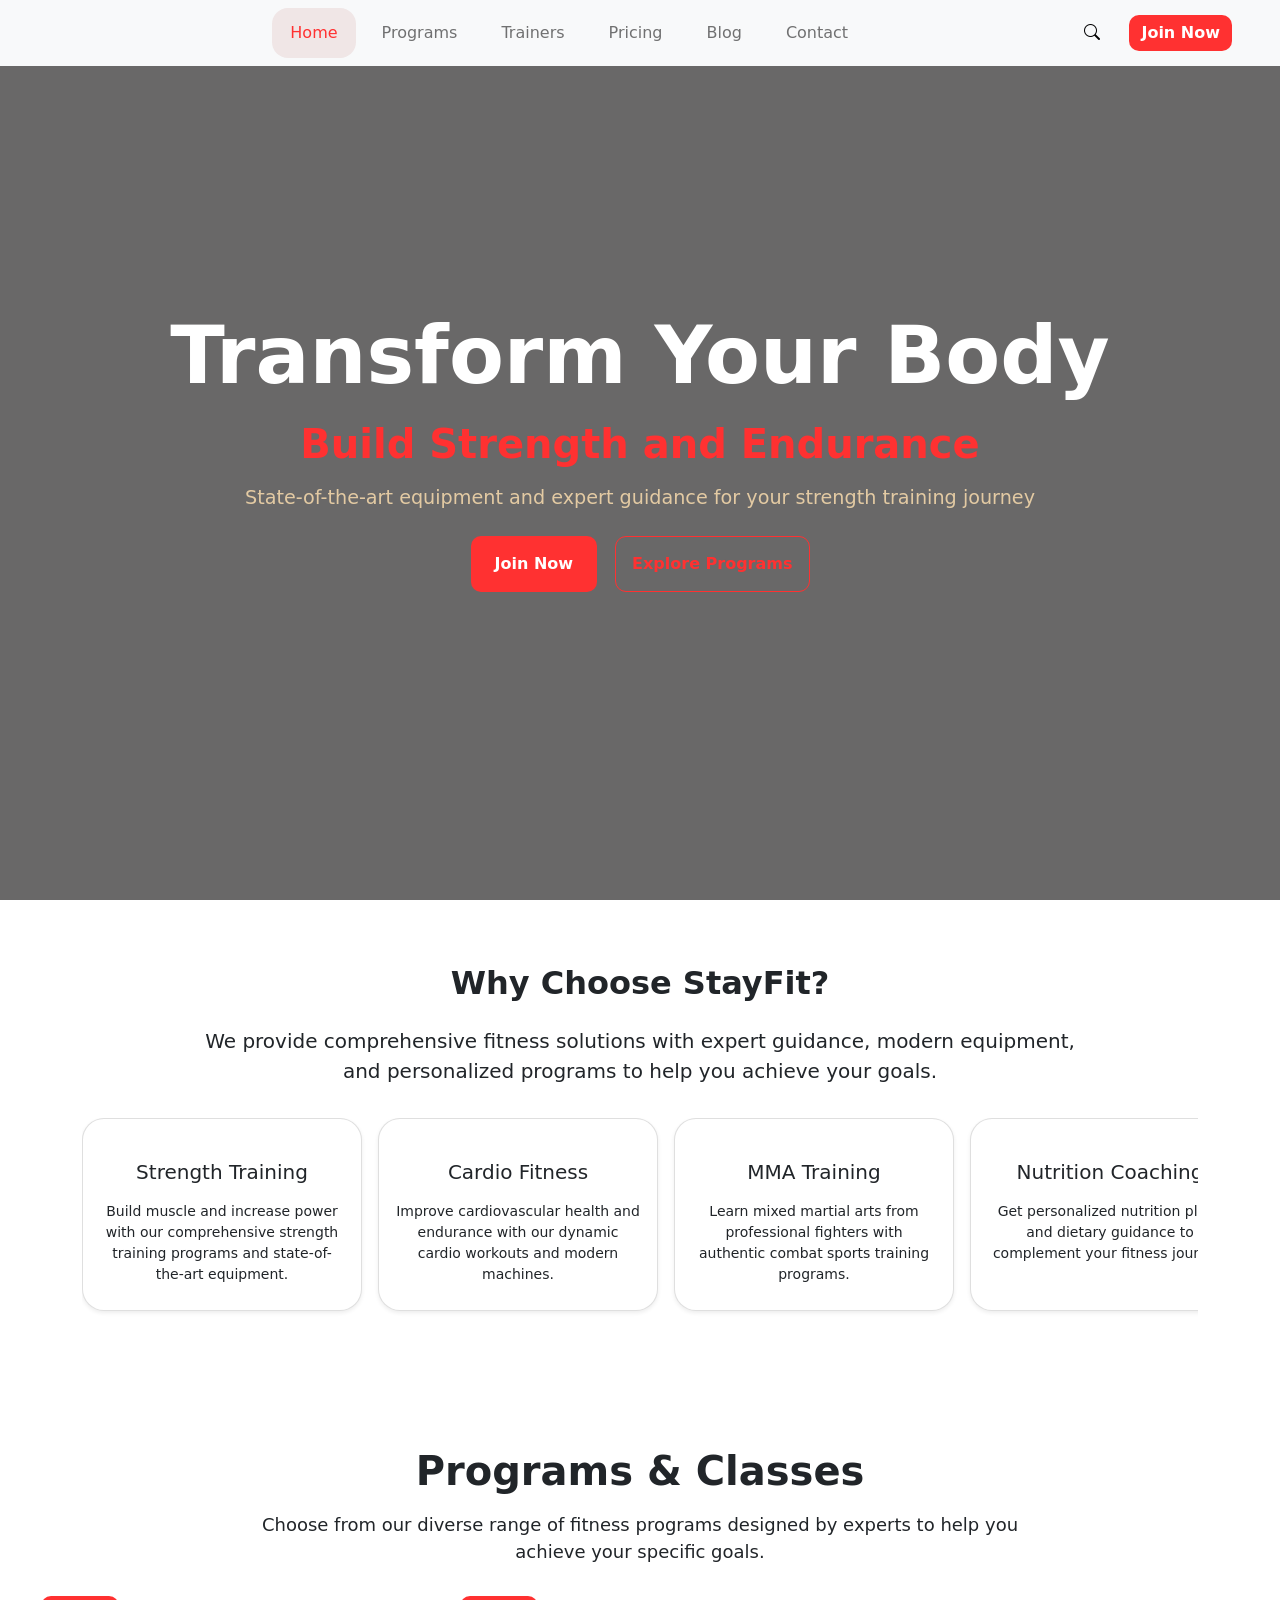
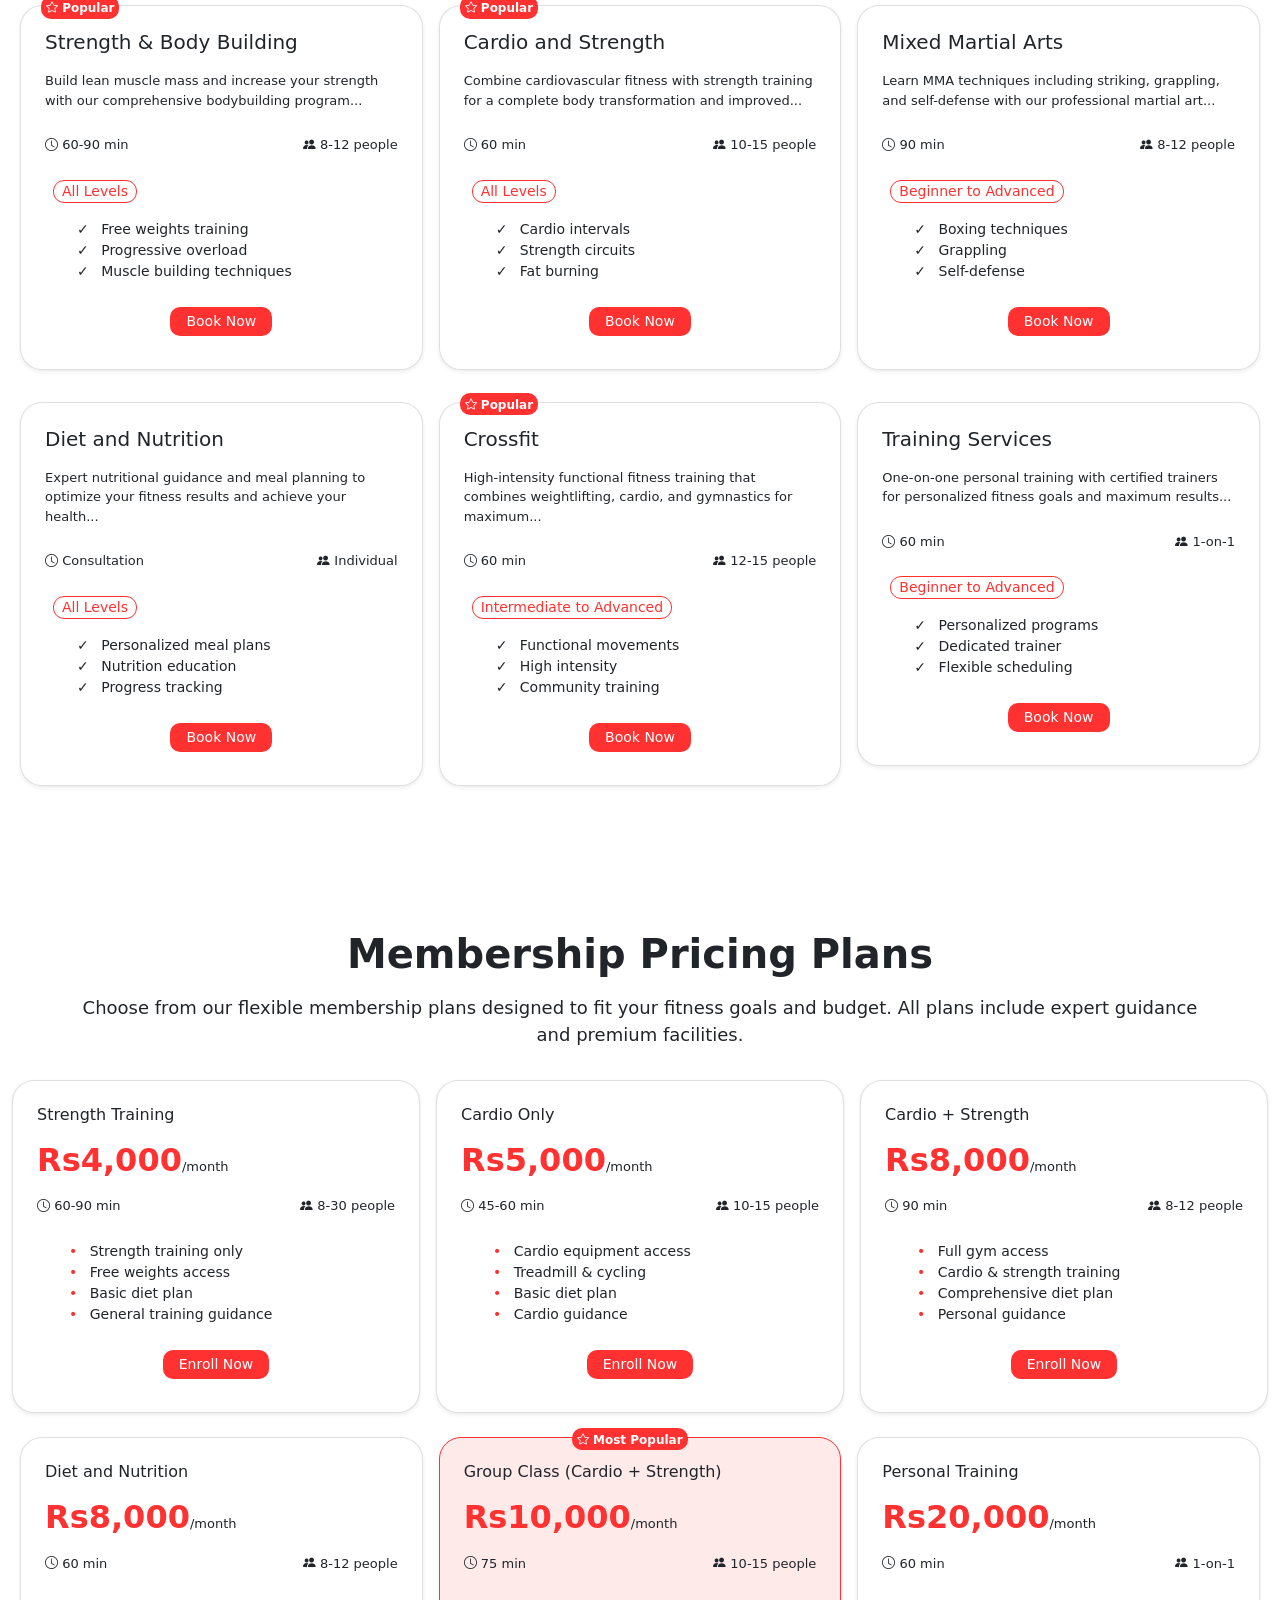
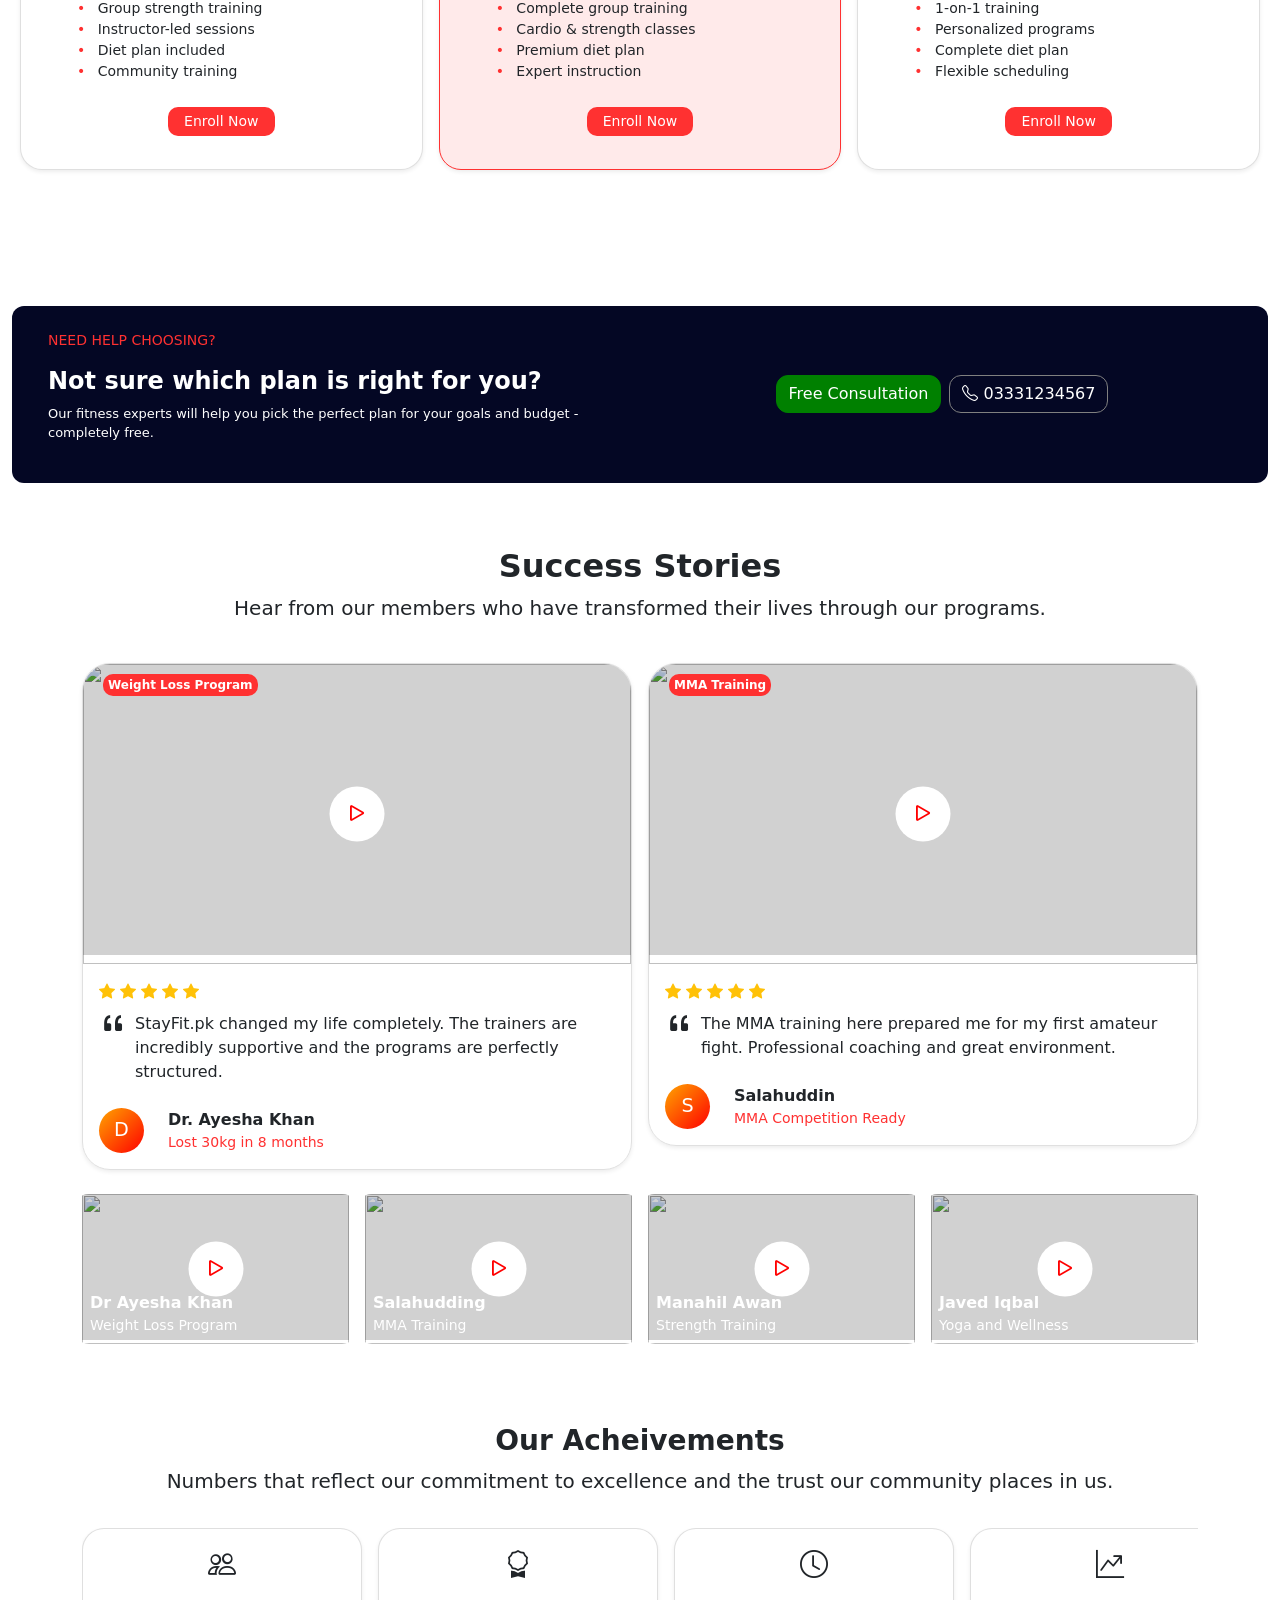
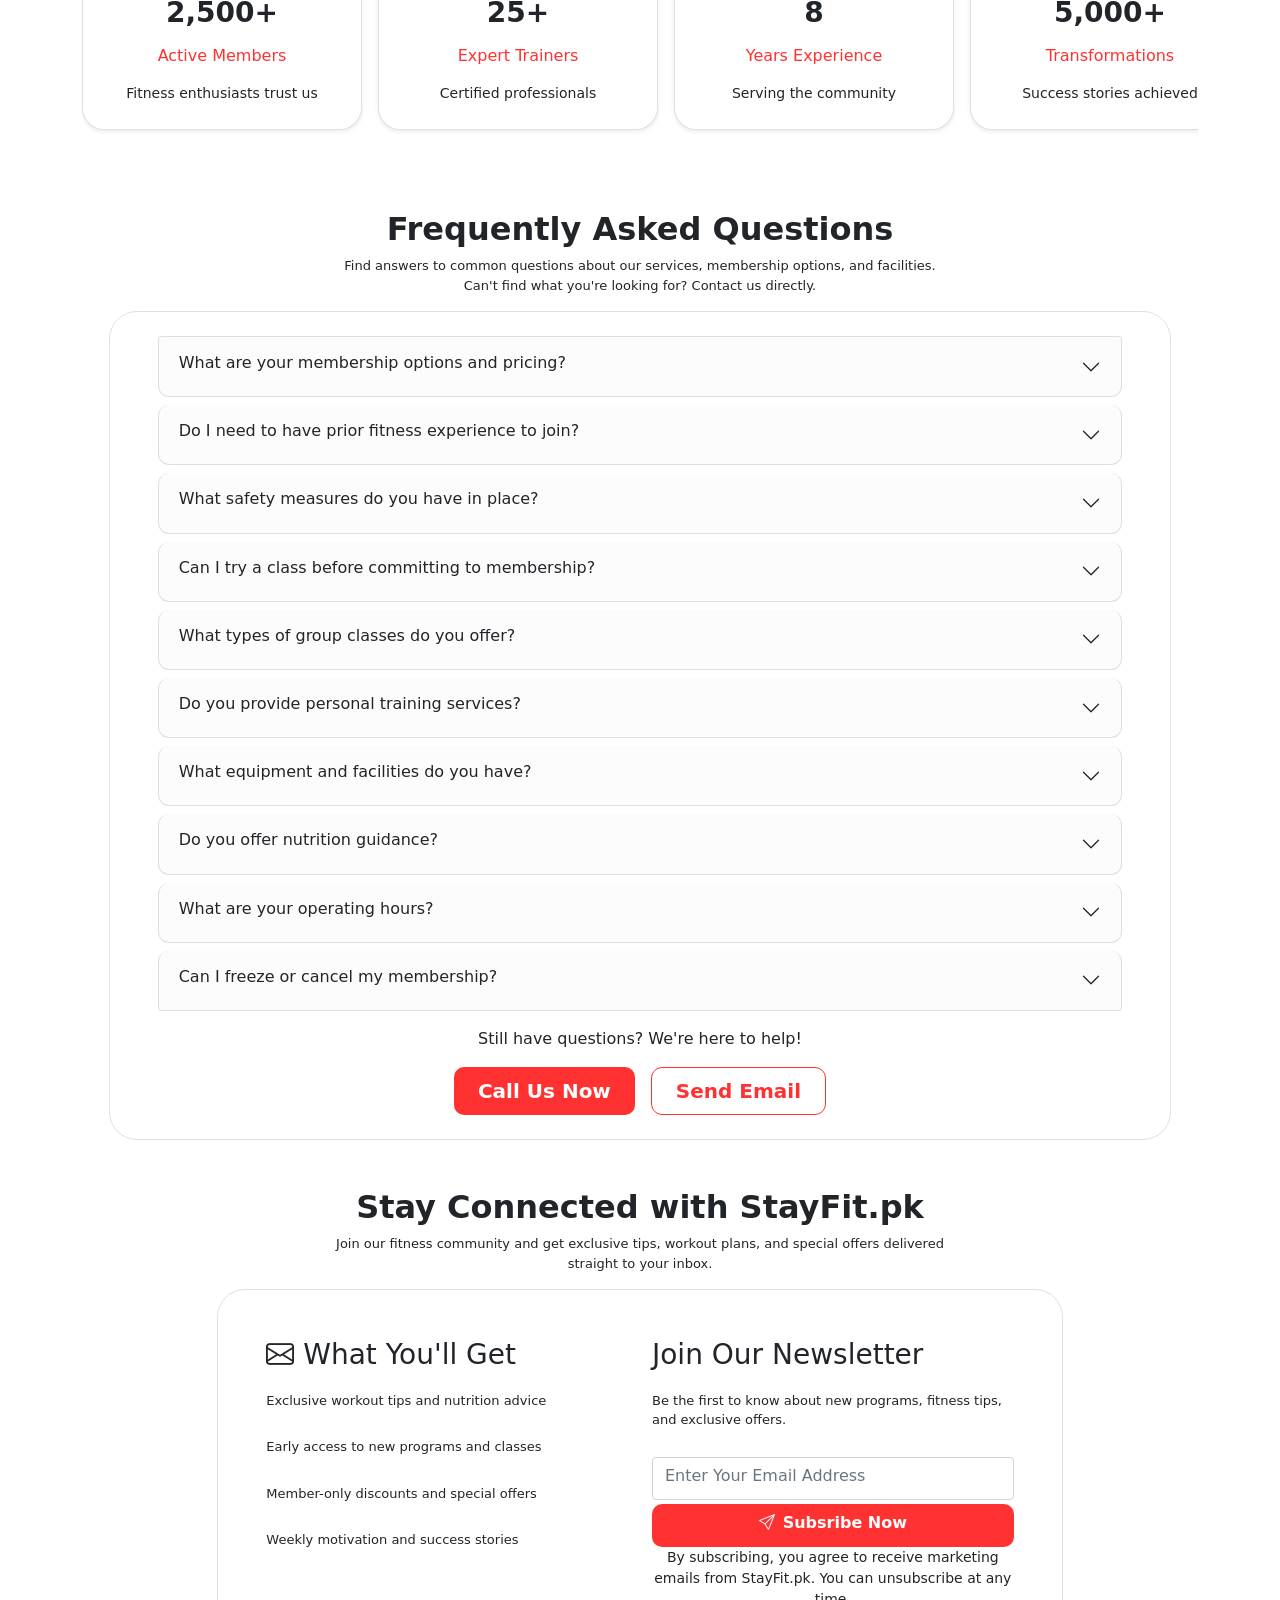
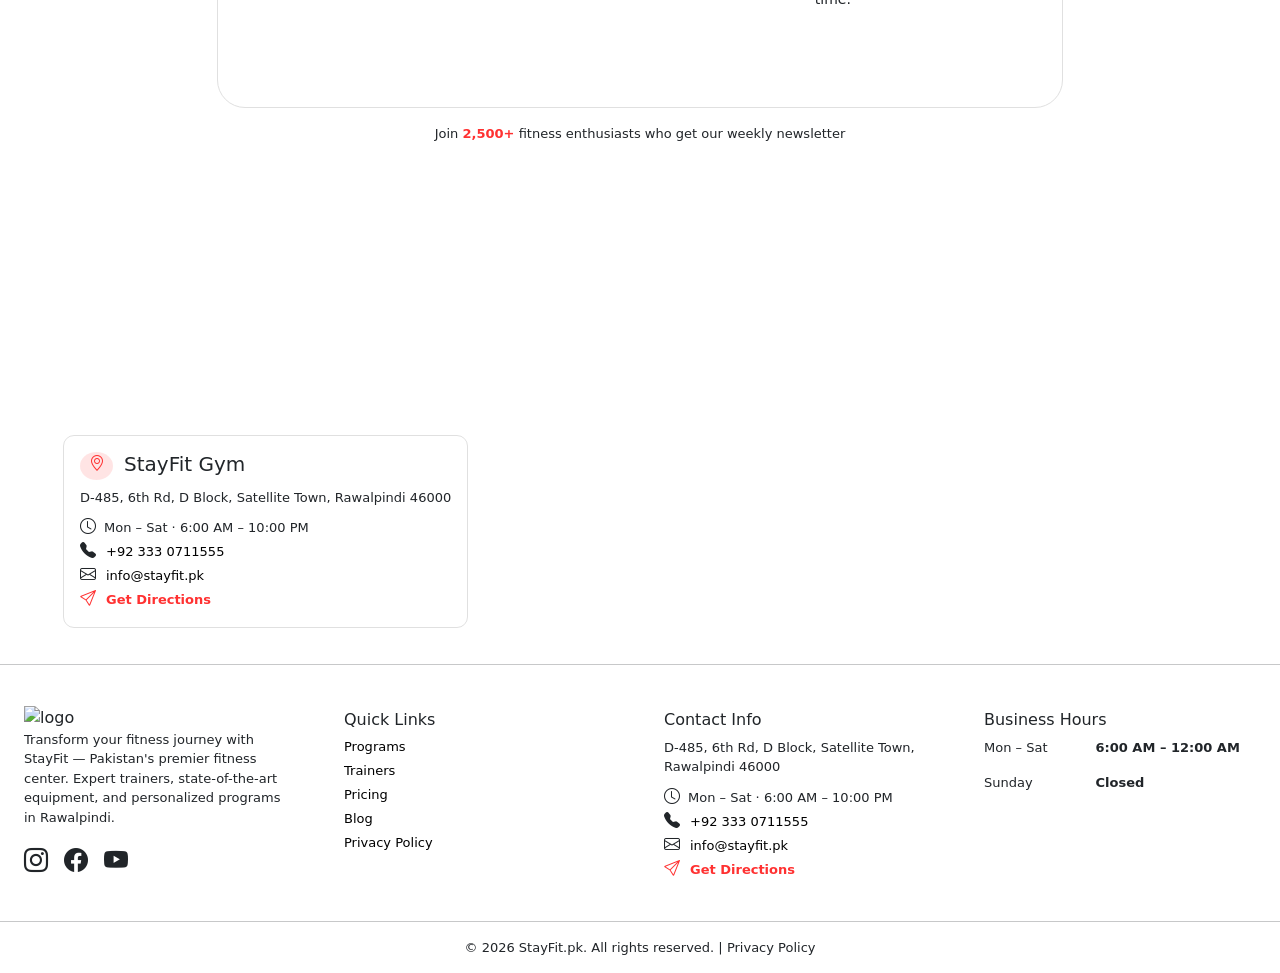
==== commit b0fc7da4: "Update" ====
--- a/index.html
+++ b/index.html
@@ -74,9 +74,9 @@
       <div class="contianer text-center ">  
       <h2 class="fw-bold">Why Choose StayFit?</h2>
         <p class="fs-5 py-3">We provide comprehensive fitness solutions with expert guidance, modern equipment,<br> and personalized programs to help you achieve your goals.</p>
-        <div class="row g-3">
+        <div class="achievement-scroll g-3">
           <!-- card 1 -->
-        <div class="col-lg-3 col-md-6 col-sm-6 d-flex">
+        <div class="achievement-item col-lg-3 col-md-6 col-sm-6 d-flex">
           <div class="card p-3 text-center acheivementcard shadow-sm h-100">
             <p class="text-center"><i class="fa-solid fa-dumbbell fs-3"></i></p>
             <h5>Strength Training</h5>
@@ -84,7 +84,7 @@
           </div>
         </div>
         <!-- card 2 -->
-          <div class="col-lg-3 col-md-6 col-sm-6 d-flex">
+          <div class="achievement-item col-lg-3 col-md-6 col-sm-6 d-flex">
           <div class="card p-3 text-center acheivementcard shadow-sm h-100">
            <p class="text-center"> <i class="fa-regular fa-heart fs-3"></i></p>
             <h5>Cardio Fitness</h5>
@@ -92,7 +92,7 @@
           </div>
         </div>
         <!-- card 3 -->
-          <div class="col-lg-3 col-md-6 col-sm-6 d-flex">
+          <div class="achievement-item col-lg-3 col-md-6 col-sm-6 d-flex">
           <div class="card p-3 text-center acheivementcard shadow-sm h-100">
             <p class="text-center"><i class="fa-solid fa-bolt fs-3"></i></p>
             <h5>MMA Training</h5>
@@ -100,7 +100,7 @@
           </div>
         </div>
         <!-- card 4 -->
-           <div class="col-lg-3 col-md-6 col-sm-6 d-flex">
+           <div class="achievement-item col-lg-3 col-md-6 col-sm-6 d-flex">
           <div class="card p-3 text-center acheivementcard shadow-sm h-100">
            <p class="text-center"><i class="fa-solid fa-apple-whole fs-3"></i></p> 
             <h5>Nutrition Coaching</h5>
@@ -645,9 +645,9 @@
       <h3 class="fw-bold">Our Acheivements</h3>
         <p class="fs-5">Numbers that reflect our commitment to excellence and the trust our community places in us.</p>
       </div>
-        <div class="row g-3">
+        <div class="achievement-scroll g-3">
           <!-- card 1 -->
-        <div class="col-lg-3 col-md-6 col-sm-6">
+        <div class="achievement-item col-lg-3 col-md-6 col-sm-6">
           <div class="card p-3 text-center acheivementcard shadow-sm">
             <i class="bi bi-people fs-3"></i>
             <h3>2,500+</h3>
@@ -656,7 +656,7 @@
           </div>
         </div>
         <!-- card 2 -->
-          <div class="col-lg-3 col-md-6 col-sm-6">
+          <div class="achievement-item col-lg-3 col-md-6 col-sm-6">
           <div class="card p-3 text-center acheivementcard shadow-sm">
             <i class="bi bi-award fs-3"></i>
             <h3>25+</h3>
@@ -665,7 +665,7 @@
           </div>
         </div>
         <!-- card 3 -->
-          <div class="col-lg-3 col-md-6 col-sm-6">
+          <div class="achievement-item col-lg-3 col-md-6 col-sm-6">
           <div class="card p-3 text-center acheivementcard shadow-sm">
             <i class="bi bi-clock fs-3"></i>
             <h3>8</h3>
@@ -674,7 +674,7 @@
           </div>
         </div>
         <!-- card 4 -->
-           <div class="col-lg-3 col-md-6 col-sm-6">
+           <div class="achievement-item col-lg-3 col-md-6 col-sm-6">
           <div class="card p-3 text-center acheivementcard shadow-sm">
            <i class="bi bi-graph-up-arrow fs-3"></i>
             <h3>5,000+</h3>
--- a/style.css
+++ b/style.css
@@ -212,6 +212,13 @@
   .needhelp {
     display: block;
   }
+  .memberpagesec ul {
+    flex-direction: column;
+    align-items: center;
+  }
+  .memberpagesec ul li {
+    margin-bottom: 0.5rem;
+  }
 }
 
 /* membership and pricing plan */
@@ -243,7 +250,96 @@
   left: 33%;
 }
 
+@media (max-width: 992px) {
+  .memberpagesec {
+    text-align: center;
+    padding: 0 1rem;
+  }
+  .memberpagesec h1 {
+    font-size: 2.5rem;
+  }
+  .memberpagesec p {
+    font-size: 1rem;
+  }
+  .memberpagesec ul {
+    flex-wrap: wrap;
+    justify-content: center;
+  }
+  .memberpagesec ul li {
+    margin-bottom: 0.5rem;
+  }
+  .membership .card1-content {
+    flex-wrap: wrap;
+    gap: 0.5rem;
+  }
+  .membership .card1-content p {
+    flex: 1 1 100%;
+    margin-bottom: 0;
+  }
+  .membership .card {
+    min-height: 100%;
+  }
+}
+
+@media (max-width: 768px) {
+  .membership .row.g-3 {
+    margin: 0 -0.75rem;
+  }
+  .membership .col-md-6,
+  .membership .col-lg-4 {
+    flex: 0 0 100%;
+    max-width: 100%;
+    padding: 0 0.75rem;
+  }
+  .membership .card {
+    margin-bottom: 1.25rem;
+  }
+  .needhelp .container.d-flex {
+    flex-direction: column;
+    gap: 0.75rem;
+  }
+  .needhelp .number {
+    margin-top: 0.5rem;
+    width: 100%;
+    text-align: center;
+  }
+  .freecon {
+    width: 100%;
+  }
+}
+
 /* Our Achievements */
+
+.Acheivement .achievement-scroll {
+  display: flex;
+  flex-wrap: nowrap;
+  overflow-x: auto;
+  gap: 1rem;
+  padding-bottom: 1rem;
+  scroll-snap-type: x mandatory;
+  -webkit-overflow-scrolling: touch;
+  -ms-overflow-style: none;
+  scrollbar-width: none;
+}
+
+.Acheivement .achievement-scroll::-webkit-scrollbar {
+  display: none;
+}
+
+.Acheivement .achievement-scroll::-webkit-scrollbar-thumb {
+  background-color: rgba(255, 49, 49, 0.8);
+  border-radius: 999px;
+}
+
+.Acheivement .achievement-item {
+  flex: 0 0 280px;
+  max-width: 280px;
+  scroll-snap-align: center;
+}
+
+.Acheivement .achievement-item .card {
+  min-width: 100%;
+}
 
 .acheivementcard h3 {
   font-weight: 700;
@@ -432,6 +528,70 @@
   font-weight: bold;
 }
 
+@media (max-width: 768px) {
+  .progpage {
+    margin-top: 120px;
+    padding: 0 1rem;
+  }
+  .proghero .container {
+    padding: 0;
+    display: flex;
+    flex-direction: column;
+    gap: 1rem;
+    align-items: stretch;
+  }
+  .proghero .container > .inputfield,
+  .proghero .container > .mb-2:not(.inputfield) {
+    width: 100%;
+  }
+  .inputfield {
+    display: block;
+    width: 100%;
+    margin: 0;
+  }
+  .inputfield .icon {
+    left: 12px;
+  }
+  .inputsearch {
+    width: 100%;
+    min-width: 0;
+  }
+  .proghero .container > .mb-2:not(.inputfield) {
+    display: flex;
+    flex-wrap: wrap;
+    justify-content: center;
+    gap: 0.65rem;
+    text-align: center;
+  }
+  .proghero .btn {
+    width: 100%;
+    max-width: 100%;
+  }
+  .proghero .container > .mb-2:not(.inputfield) .btn {
+    flex: 1 1 140px;
+    min-width: 140px;
+  }
+  .proghero .btn + .btn {
+    margin-top: 0.75rem;
+    margin-left: 0;
+  }
+  .proghero .hero-explore {
+    margin-left: 0;
+  }
+  .programs .card1-content {
+    flex-wrap: wrap;
+    gap: 0.5rem;
+  }
+  .programs .card1-content p {
+    flex: 1 1 45%;
+    margin-bottom: 0;
+  }
+  .badge {
+    left: 0.85rem;
+    top: 0.65rem;
+  }
+}
+
 /* ContactUsPage */
 .contHeroContent {
   background-color: rgb(255, 252, 252);
@@ -567,4 +727,68 @@
   box-shadow: 0 8px 20px rgba(0, 0, 0, 0.15);
 }
 
-
+@media (max-width: 768px) {
+  .contHeroContent {
+    height: auto;
+    padding: 3rem 1rem;
+  }
+  .contHeroContent h2 {
+    font-size: 2.5rem;
+  }
+  .contHeroContent p {
+    max-width: 100%;
+    text-align: center;
+  }
+  .contHero .scard {
+    padding: 1.5rem 1rem;
+  }
+  .contHero .form-group.col-6 {
+    flex: 0 0 100%;
+    max-width: 100%;
+  }
+  .contHero .form-group input,
+  .contHero textarea {
+    width: 100%;
+  }
+  .contHero .scard .row.g-3 {
+    margin: 0 -0.5rem;
+  }
+  .contHero .row.g-3 .col-4 {
+    flex: 0 0 100%;
+    max-width: 100%;
+    padding: 0 0.5rem;
+  }
+  .contHero .row.g-3 .scard {
+    justify-content: space-between;
+    text-align: left;
+  }
+  .contHero .row.g-3 .scard > div {
+    min-width: 0;
+  }
+  .contHero .row.g-3 .scard p {
+    margin-bottom: 0;
+  }
+  .directions .col-8,
+  .directions .col-4 {
+    flex: 0 0 100%;
+    max-width: 100%;
+  }
+  .directions .map iframe {
+    height: 280px;
+  }
+  .getdirections {
+    margin-top: 1rem;
+  }
+  .getdirections .scard {
+    padding: 1rem;
+  }
+  .getdirections .header {
+    flex-wrap: wrap;
+    gap: 0.75rem;
+  }
+  .getdirections .iconcircle {
+    margin-right: 0.75rem;
+  }
+}
+
+
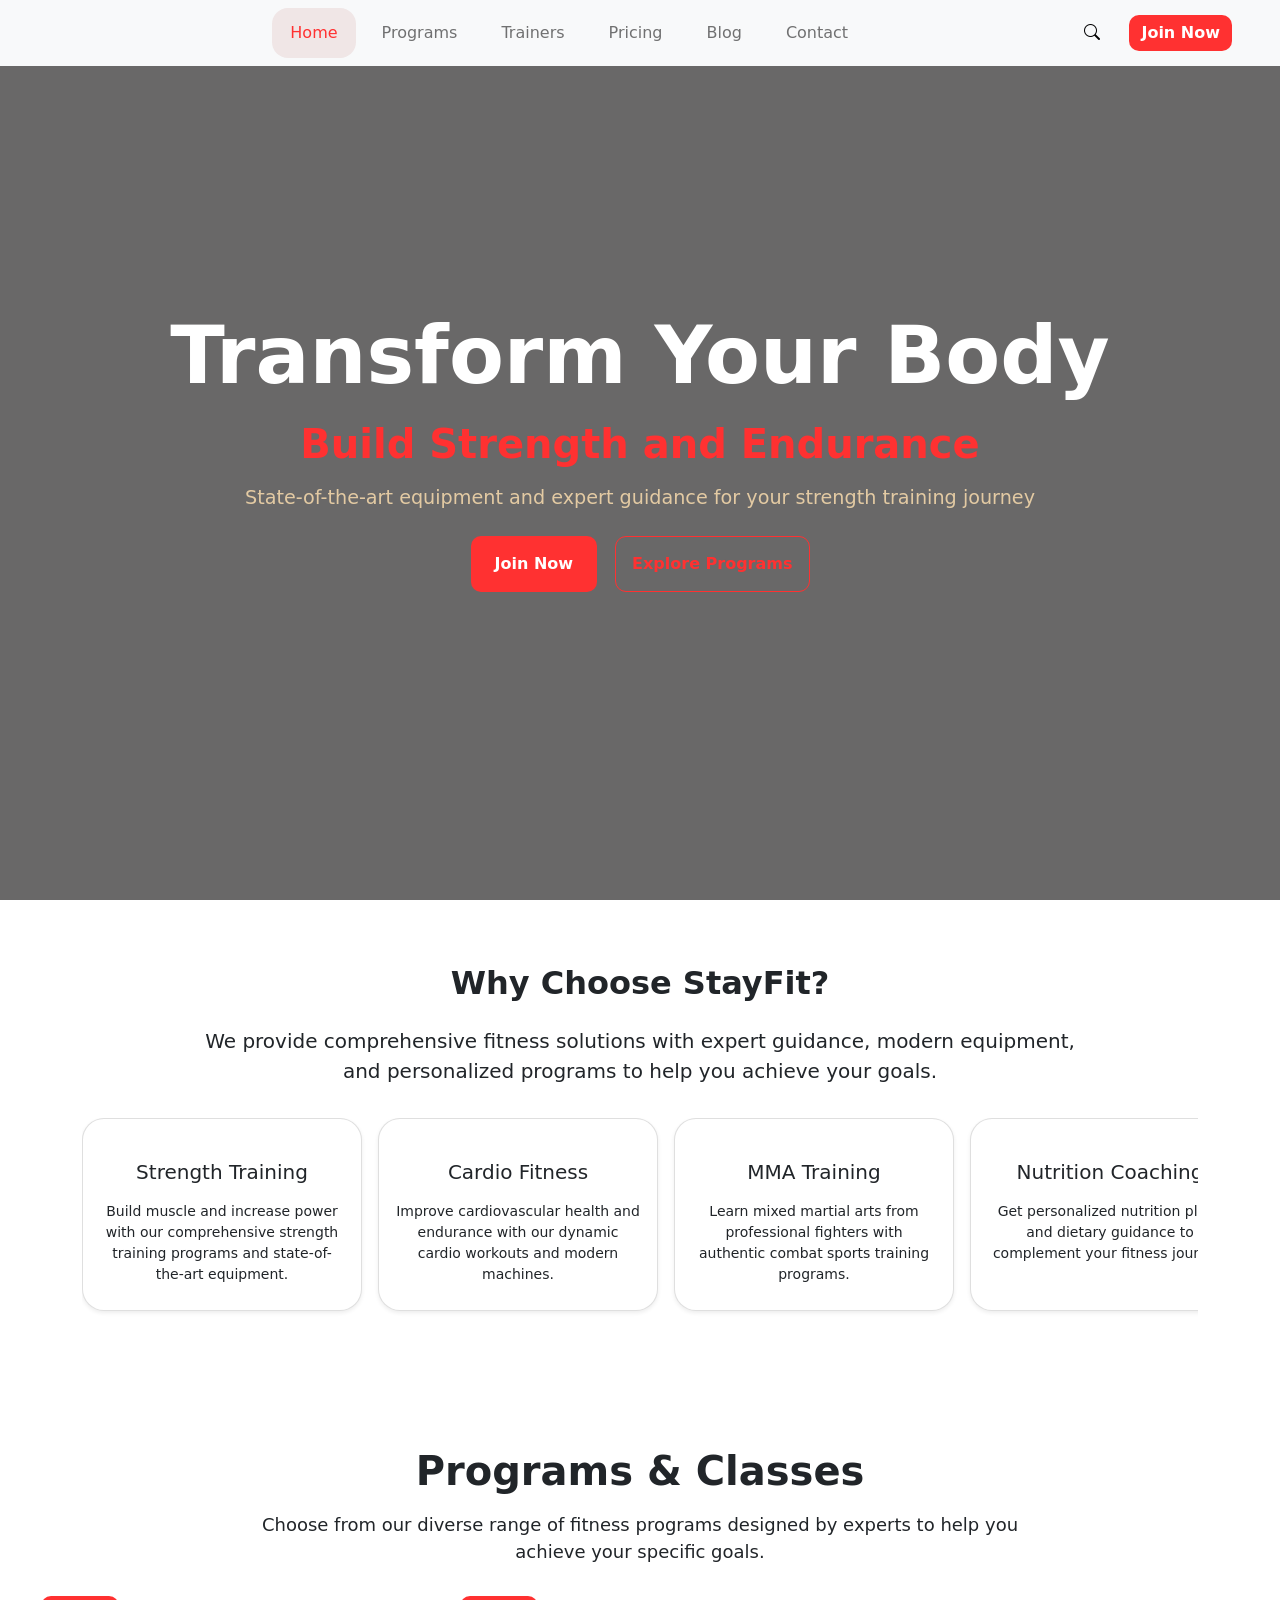
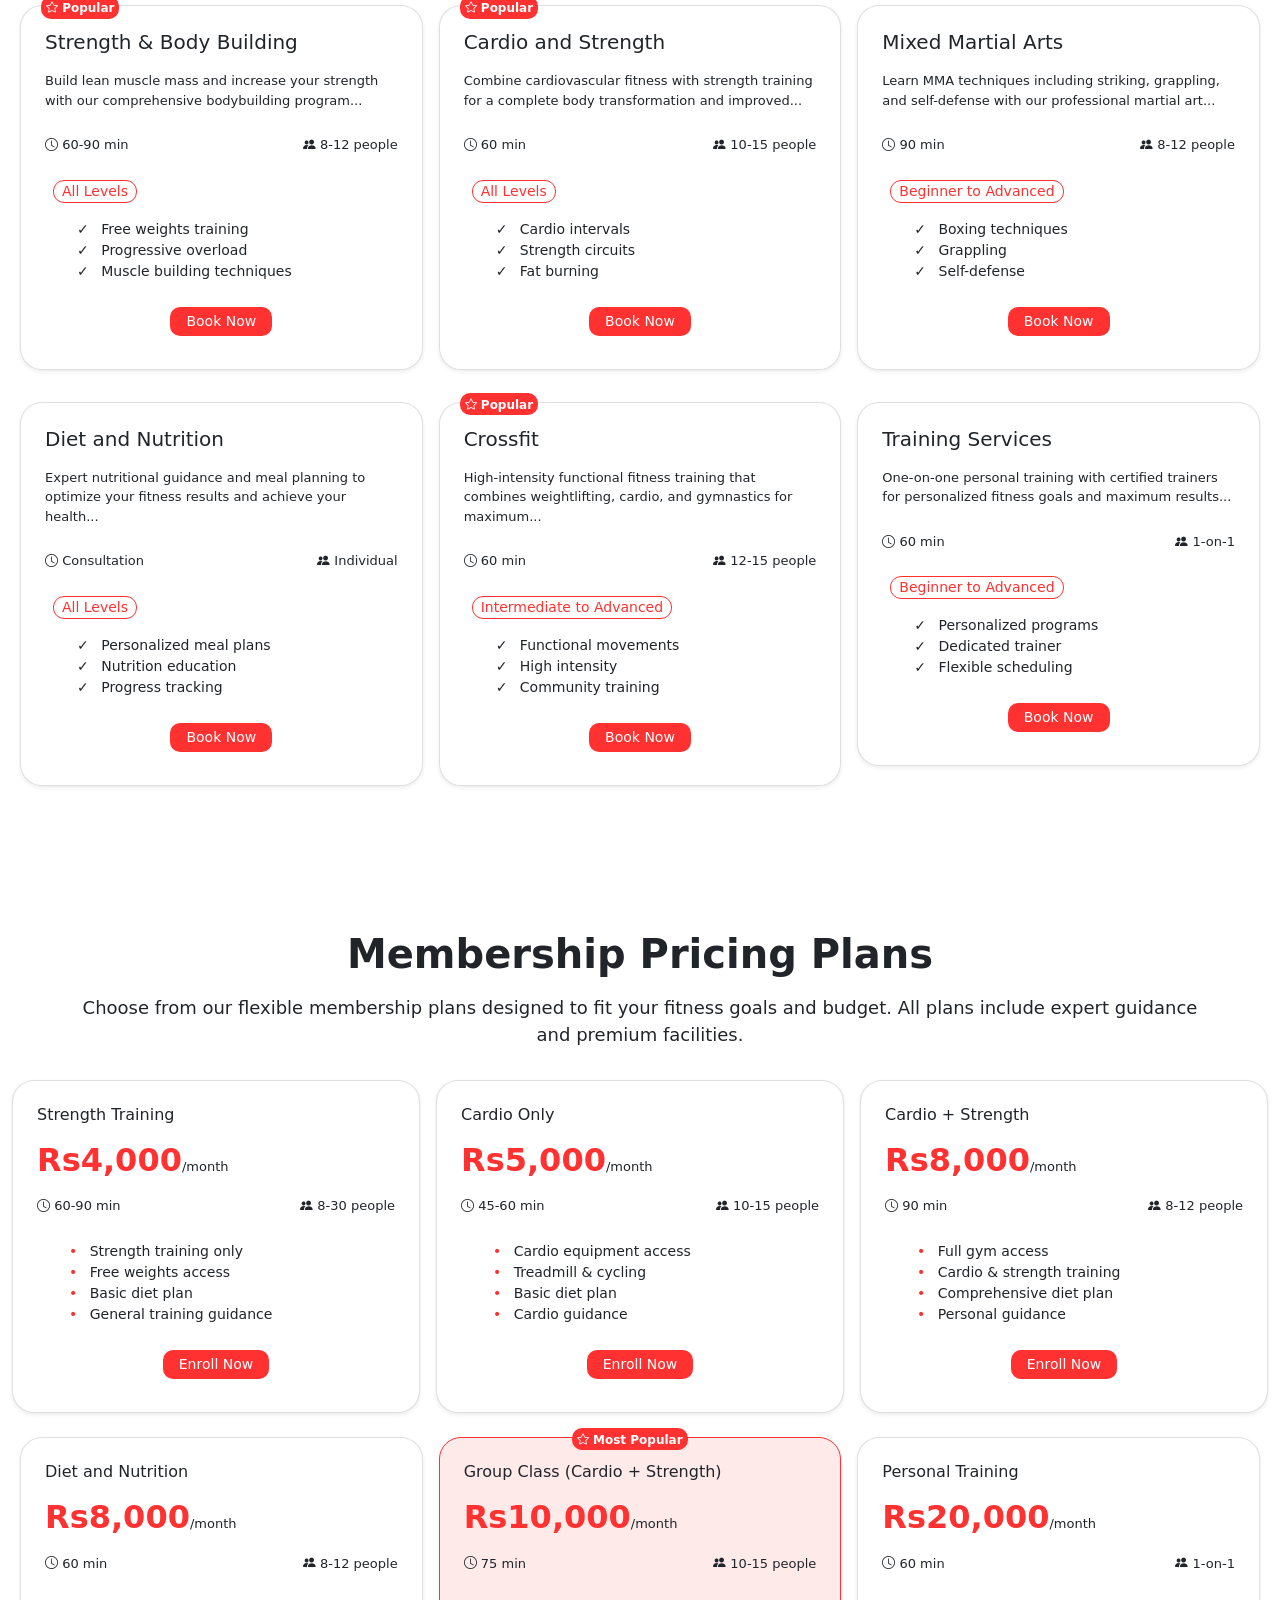
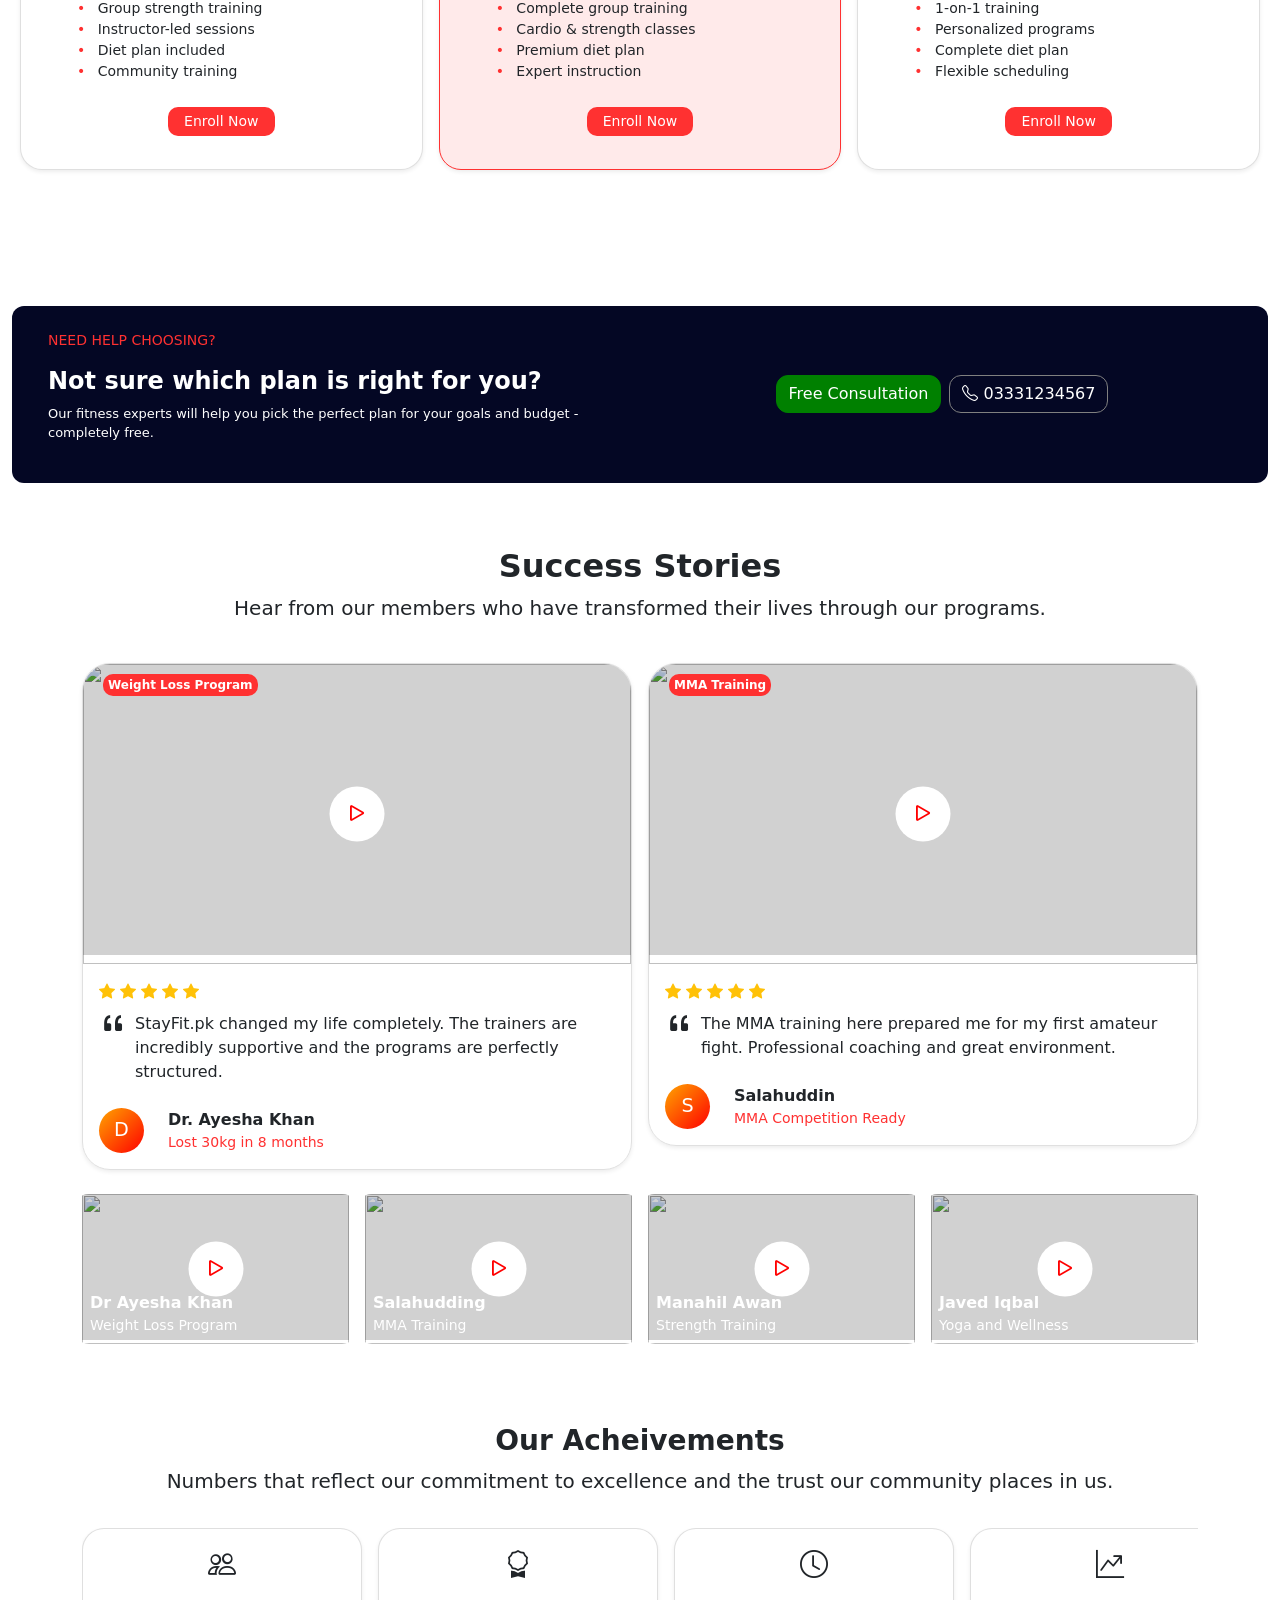
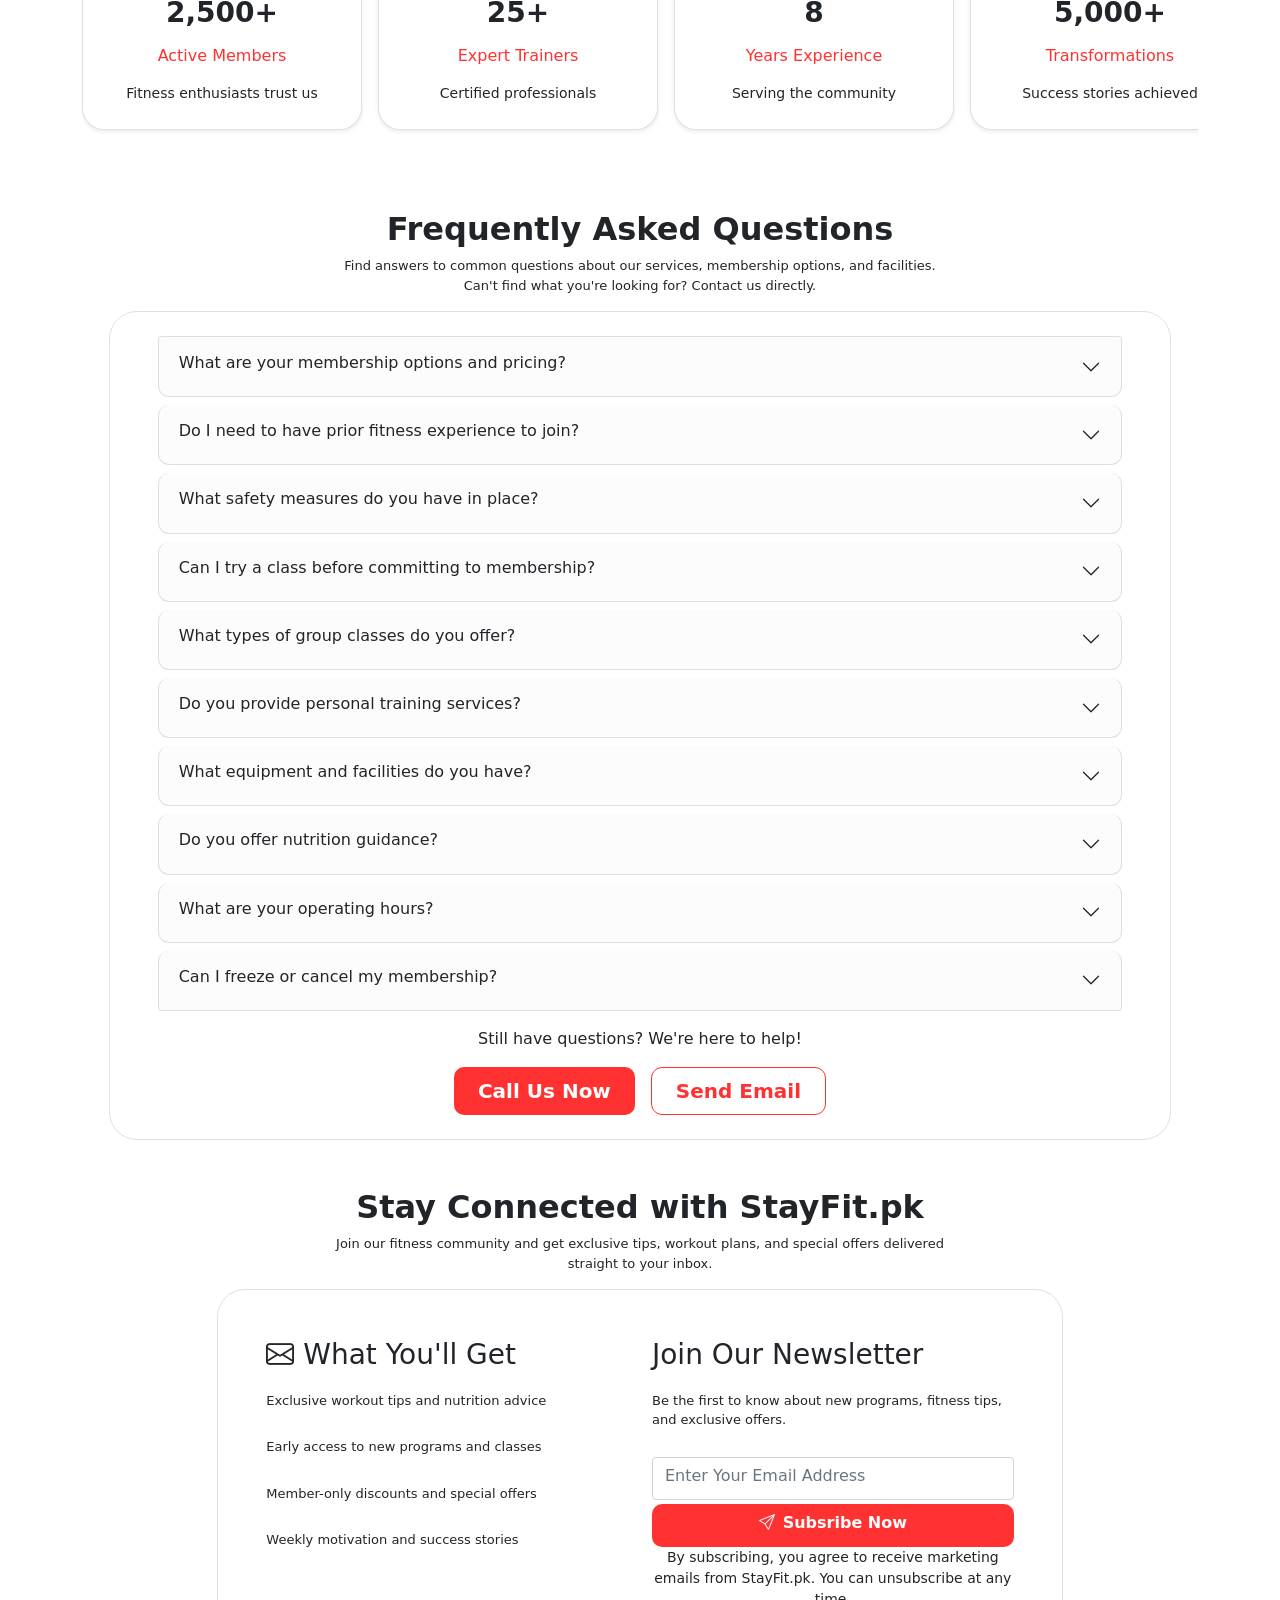
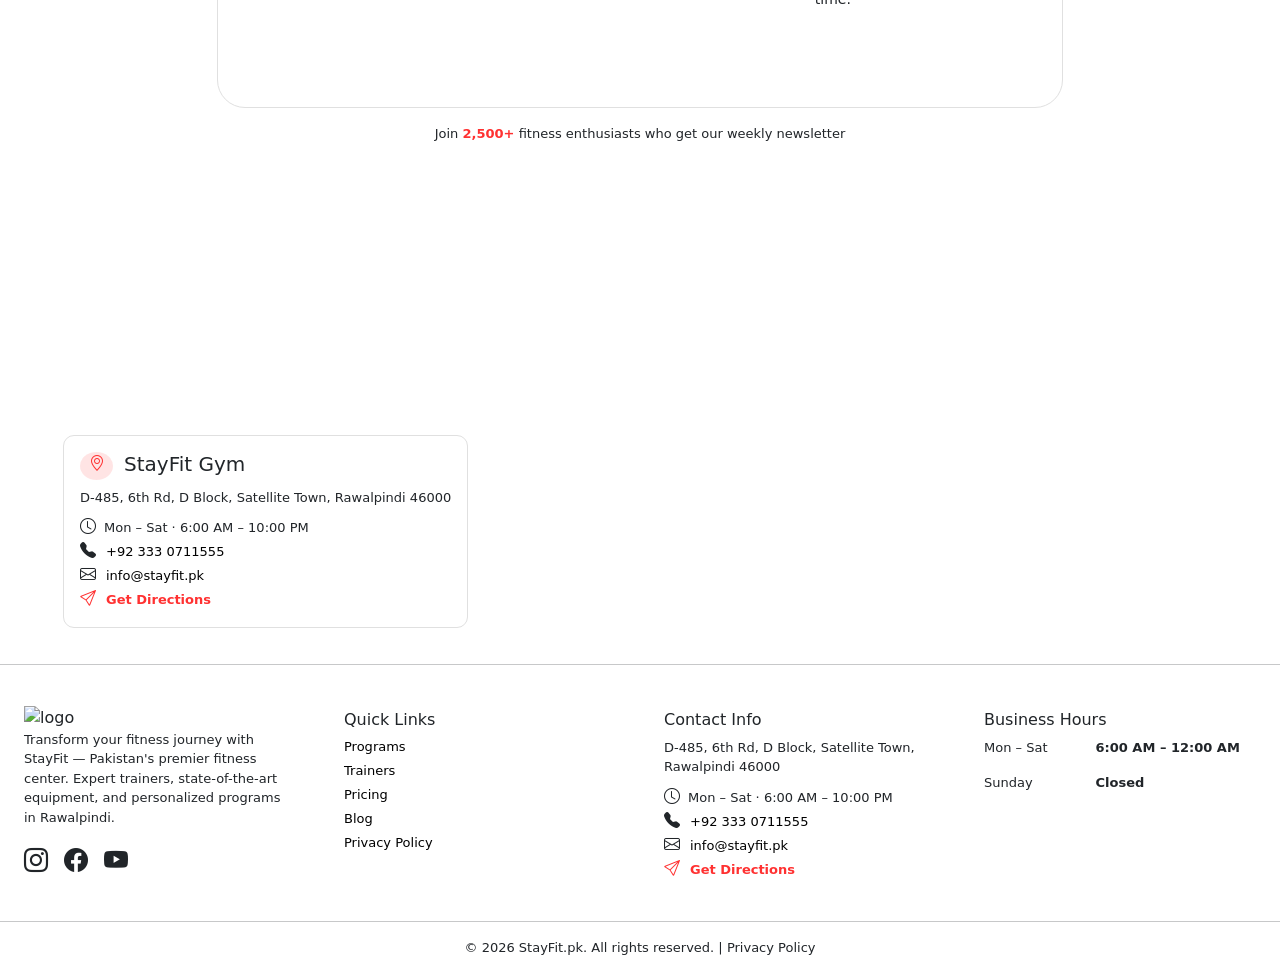
==== commit 527849ab: "Update" ====
--- a/index.html
+++ b/index.html
@@ -4,6 +4,7 @@
     <meta charset="UTF-8">
     <meta name="viewport" content="width=device-width, initial-scale=1.0">
     <title>StayFit-Premium Fitness Center</title>
+    <link rel="icon" type="image/x-icon" href="https://stayfit.pk/stayfit.png">
     <link rel="stylesheet" href="bootstrap-5.0.2-dist/css/bootstrap.min.css">
    <link rel="stylesheet" href="https://cdn.jsdelivr.net/npm/bootstrap-icons@1.13.1/font/bootstrap-icons.min.css">
     <link rel="stylesheet" href="style.css">
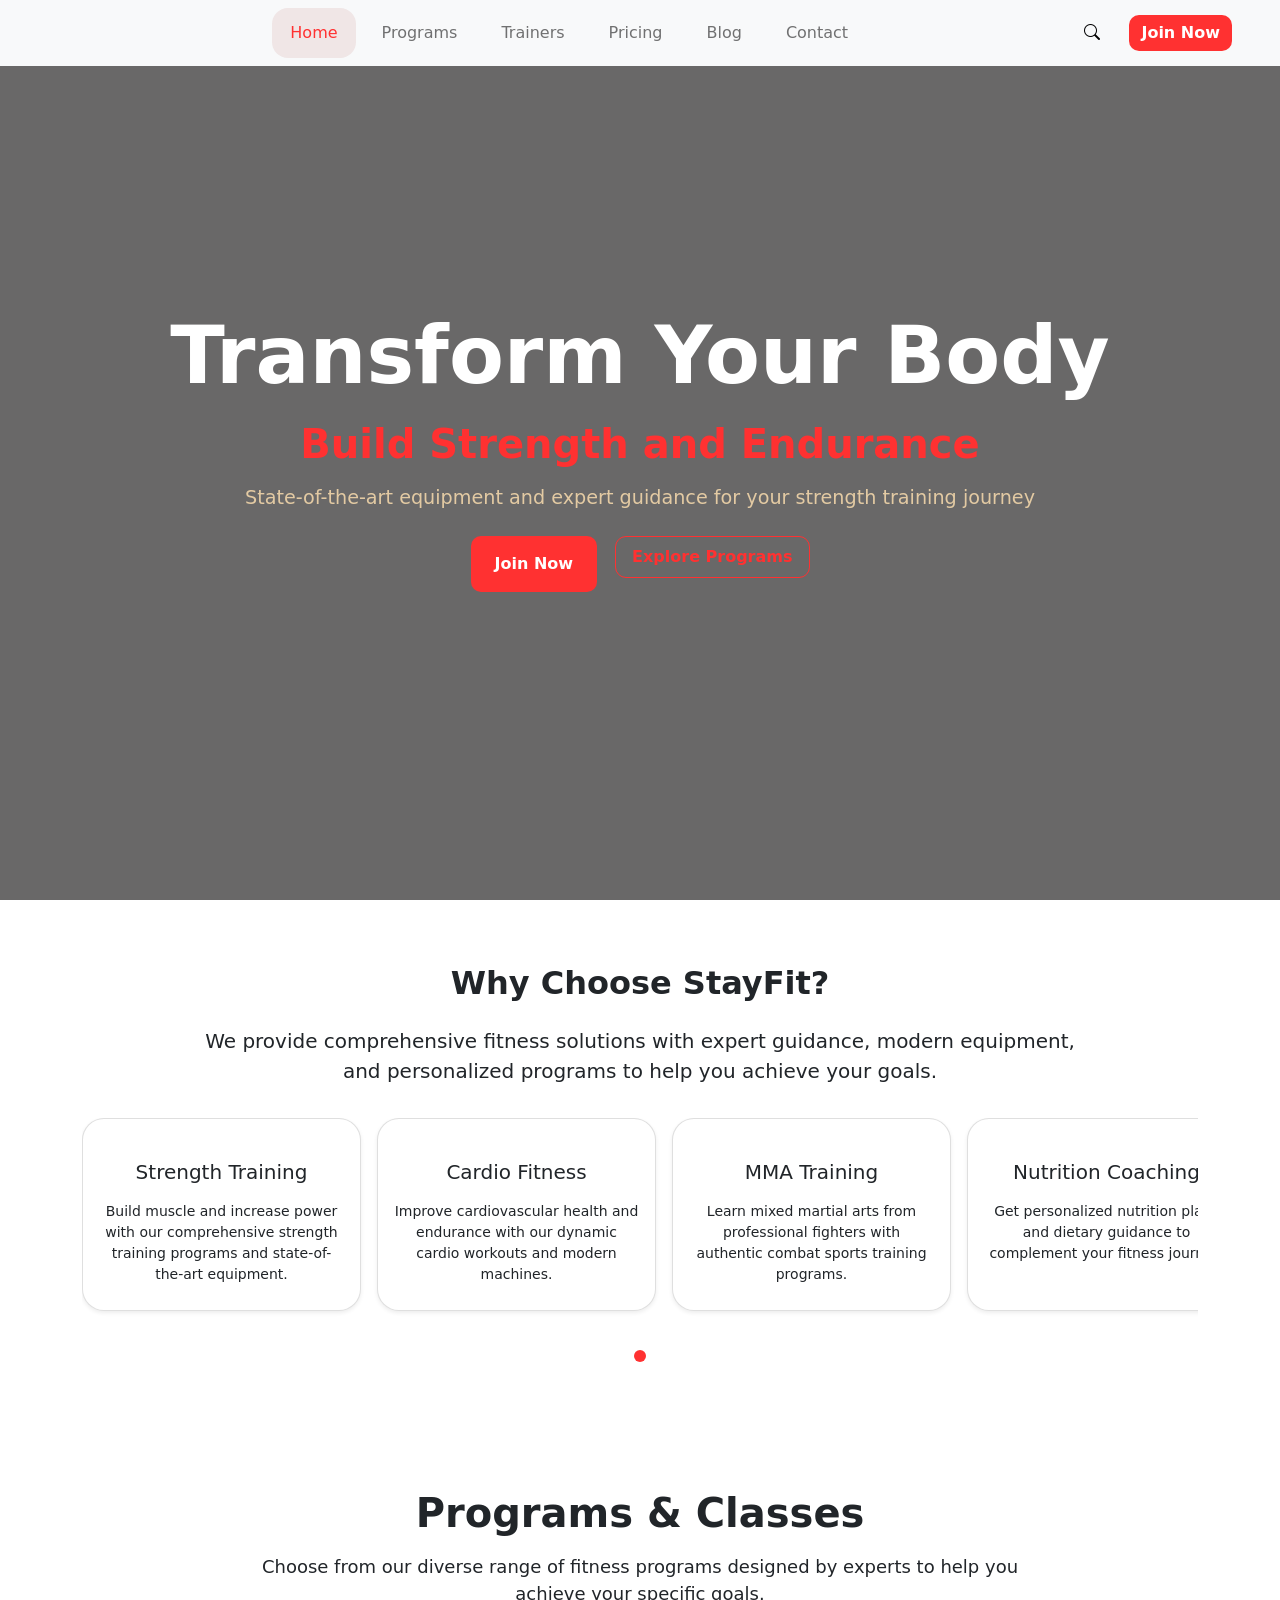
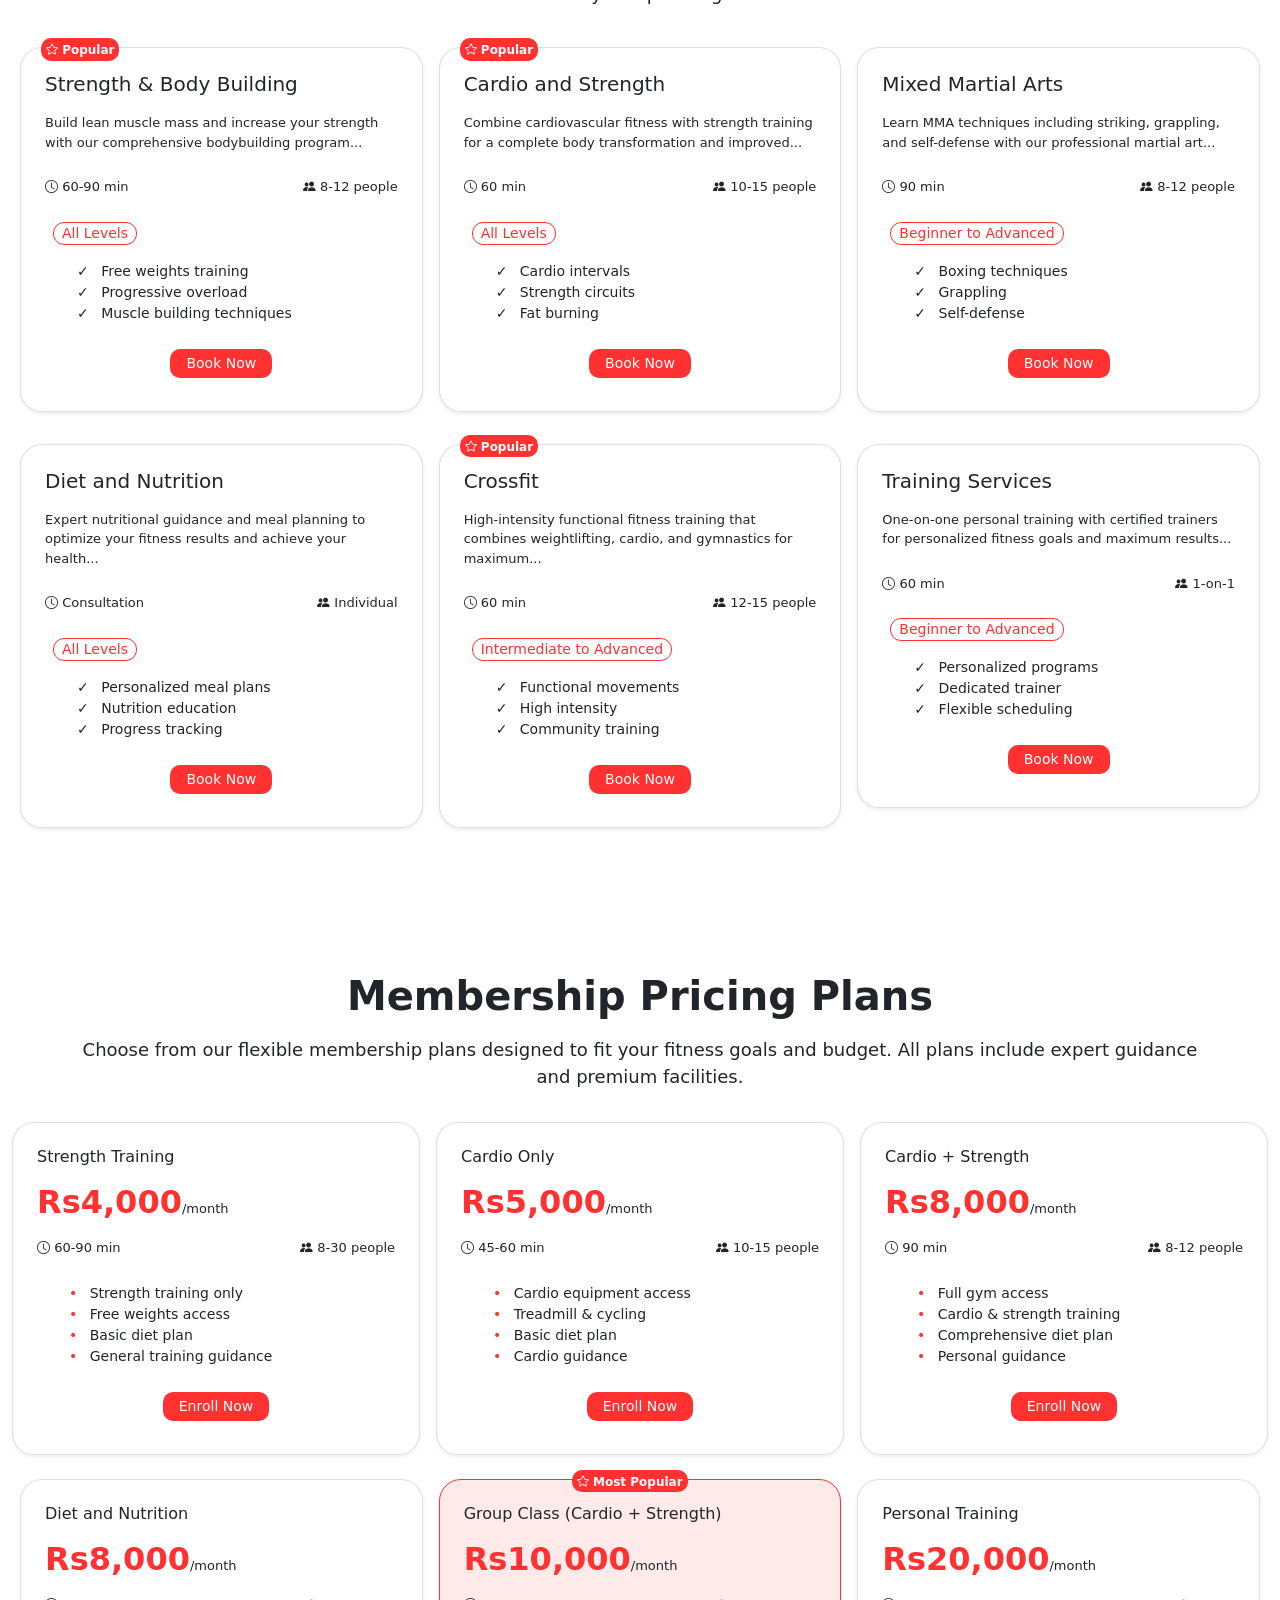
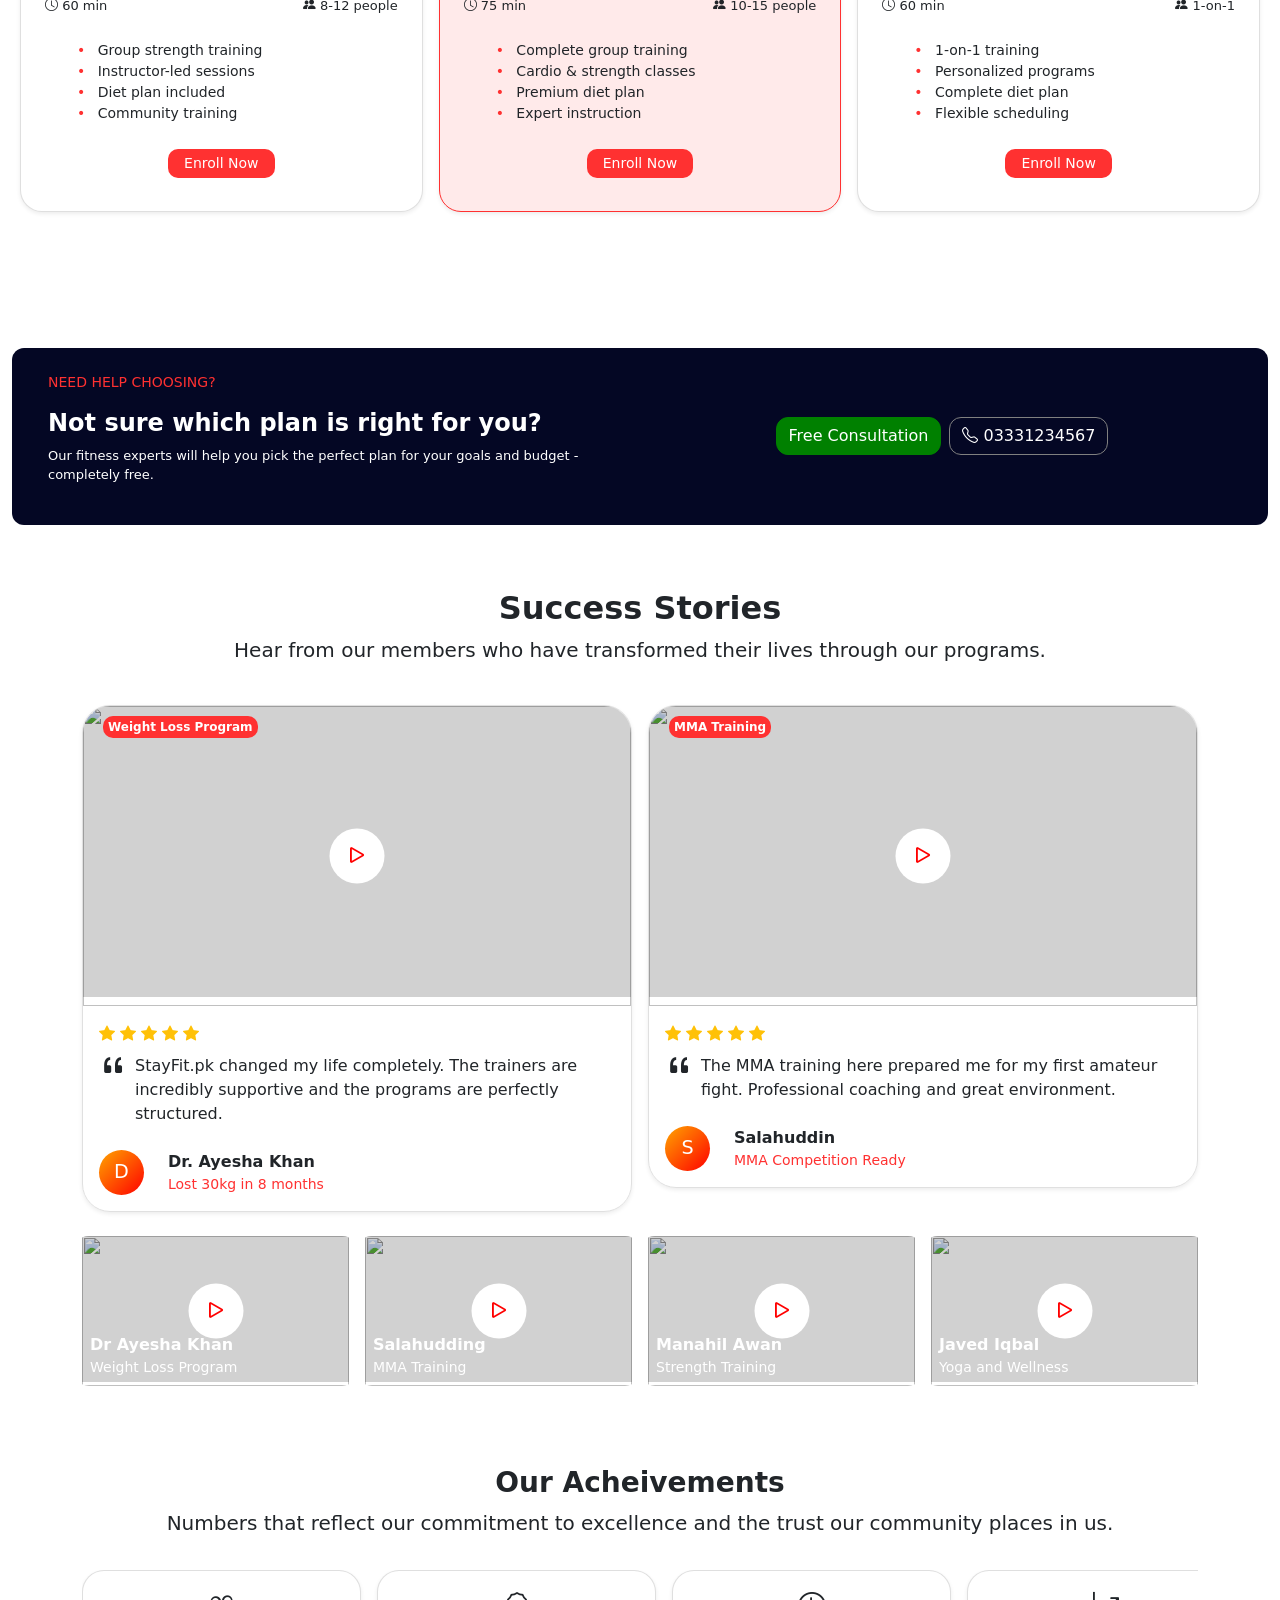
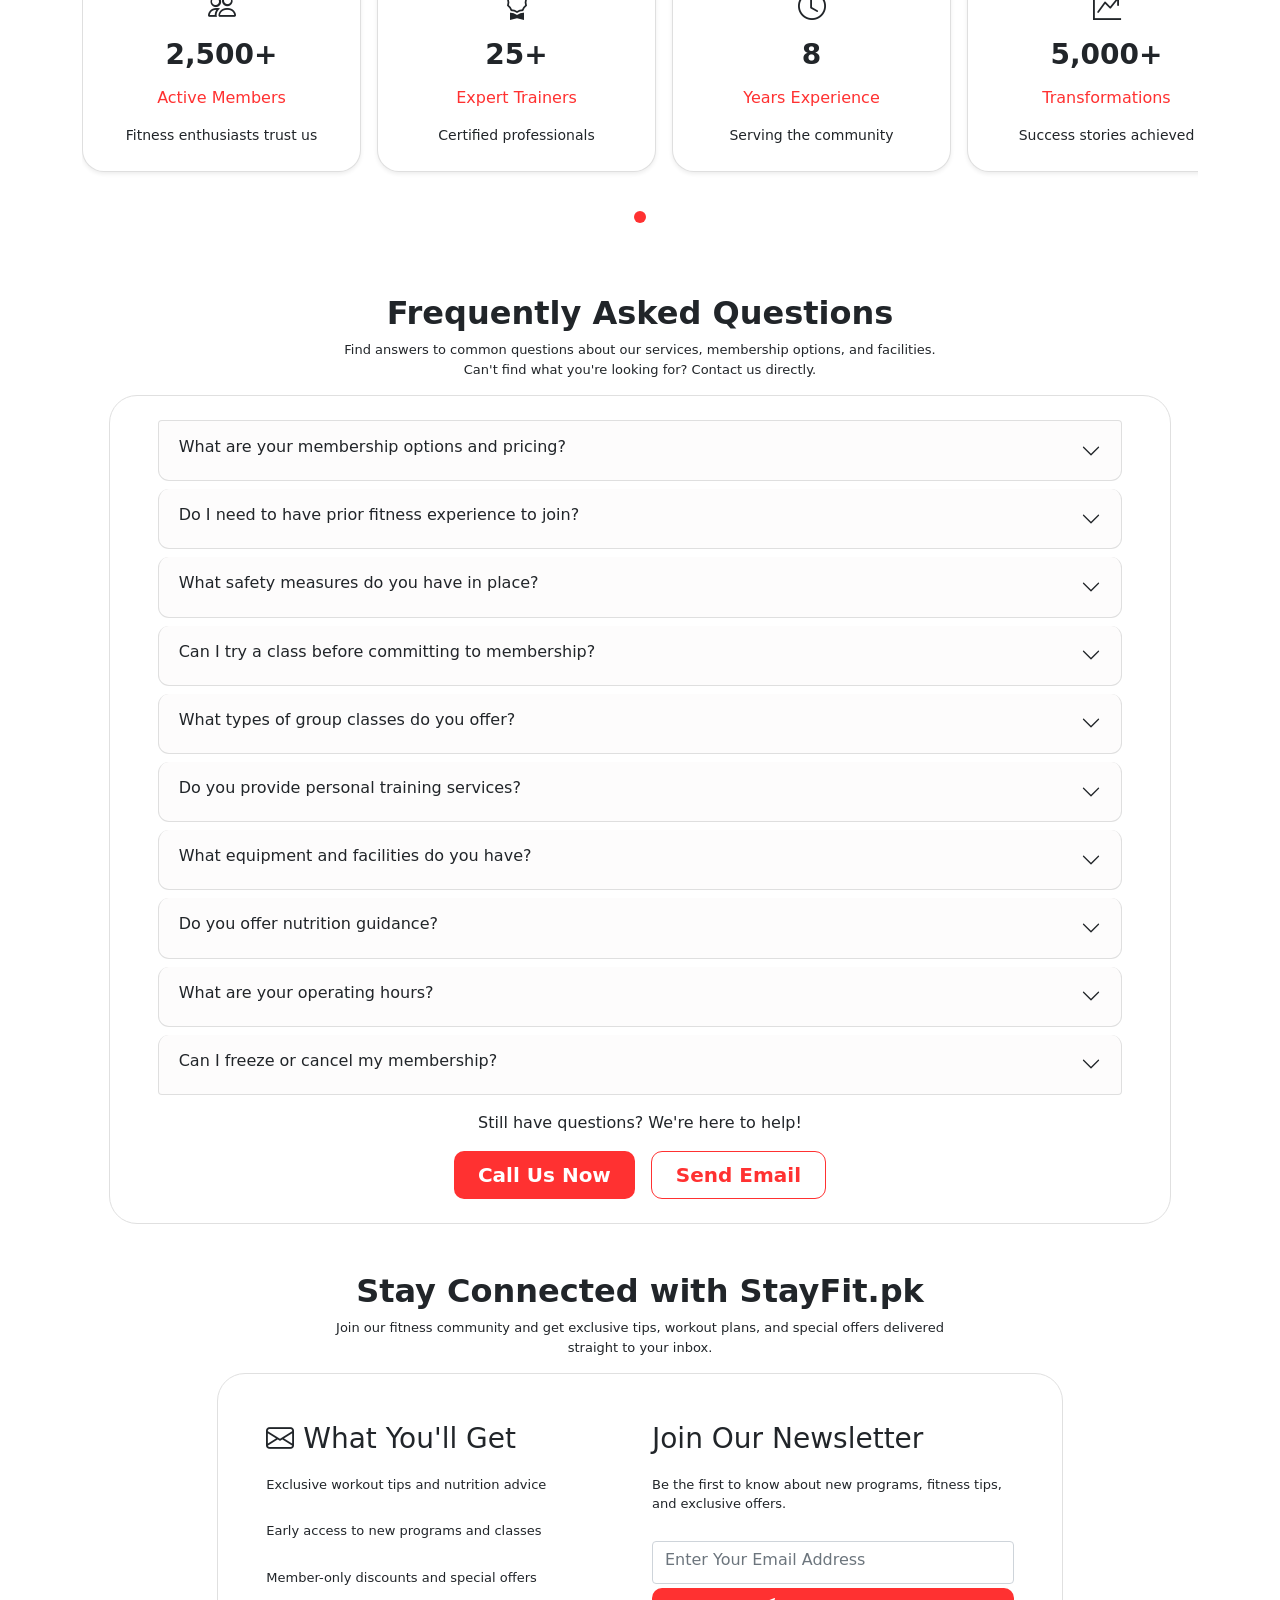
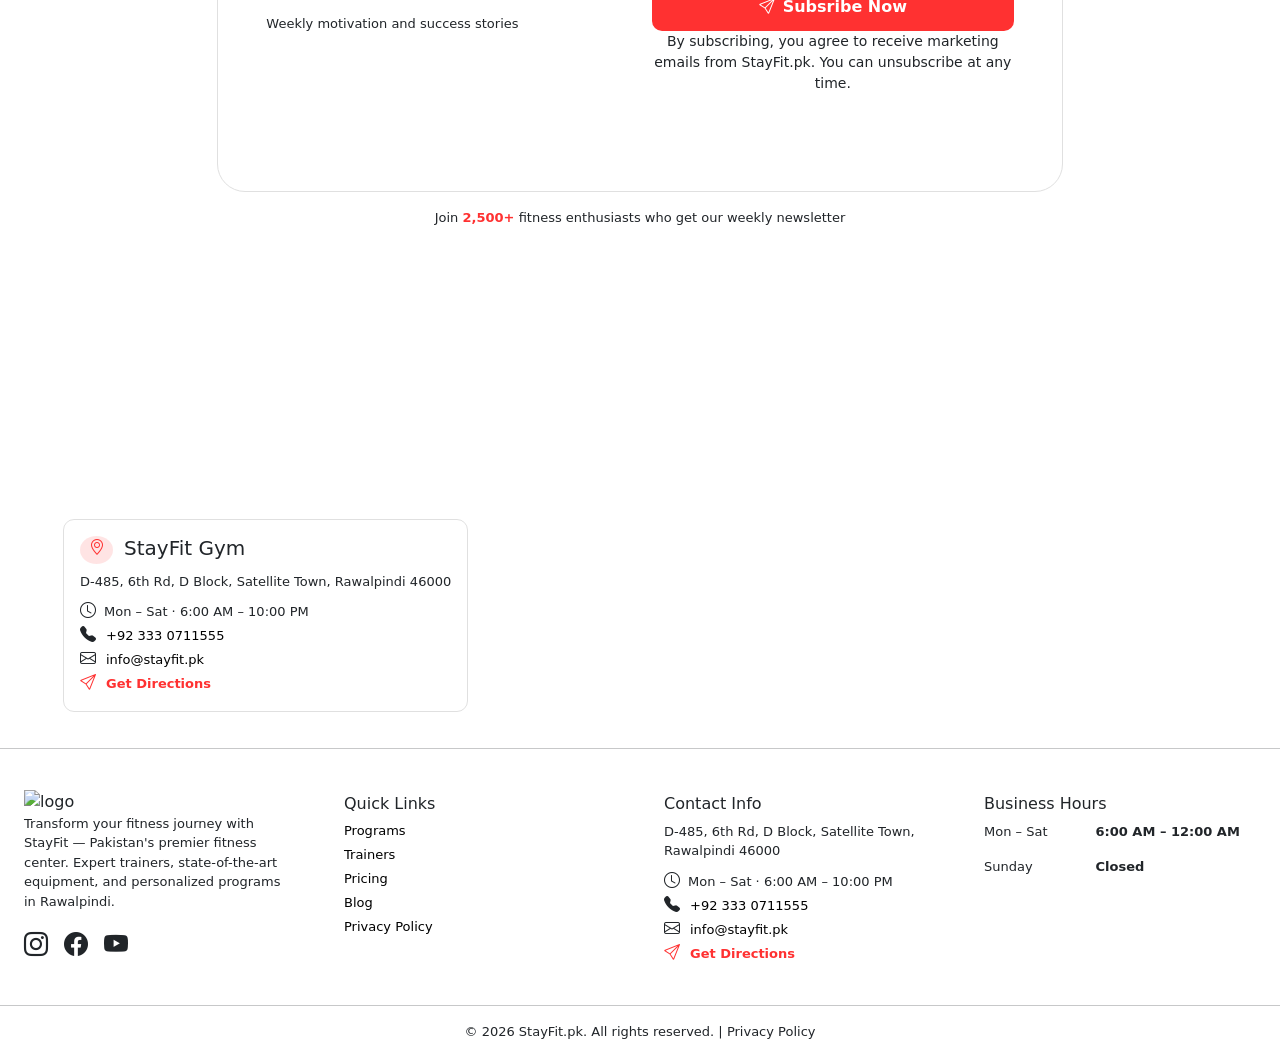
==== commit 5deb4ceb: "update code" ====
--- a/index.html
+++ b/index.html
@@ -61,8 +61,8 @@
     <h2 class="display-6 fw-bold"  style="color: rgb(255, 49, 49);">Build Strength and Endurance</h2>
     <p style="color: #e3caa3; font-size: larger;">State-of-the-art equipment and expert guidance for your strength training journey</p>
       <div class="hero-buttons">
-    <button class="btn btnbtn btn-join py-3 px-4 fw-bold">Join Now</button>
-    <button class="btn hero-explore px-3 py-2 fw-bold">Explore Programs</button>
+    <a href="membership-page.htm"><button class="btn btnbtn btn-join py-3 px-4 fw-bold">Join Now</button></a>
+    <a href="programs.html"><button class="btn hero-explore px-3 py-2 fw-bold">Explore Programs</button></a>
       </div>
   </div>
 
@@ -109,6 +109,7 @@
           </div>
         </div>
       </div>
+      <div class="carousel-dots" id="achievementDots"></div>
 
     </div>
   </section>
@@ -147,7 +148,7 @@
             Muscle building techniques
           </li>
         </ul>
-         <div class="text-center"><button class="btnbtn small px-3 py-1">Book Now <i class="fa-solid fa-arrow-right"></i></button></div>
+         <a href="https://wa.me/923330711555?text=Hello%20StayFit%2C%20I%20am%20interested%20in%20the%20Cardio%20and%20Strength%20program.%20Please%20share%20full%20details." target="_blank"> <div class="text-center"><button class="btnbtn small px-3 py-1">Book Now <i class="fa-solid fa-arrow-right"></i></button></div></a>
       </div>
       </div>
       <!-- card 2 -->
@@ -174,7 +175,7 @@
             Fat burning
           </li>
         </ul>
-         <div class="text-center"><button class="btnbtn small px-3 py-1">Book Now <i class="fa-solid fa-arrow-right"></i></button></div>
+        <a href="https://wa.me/923330711555?text=Hello%20StayFit%2C%20I%20am%20interested%20in%20the%20Cardio%20and%20Strength%20program.%20Please%20share%20full%20details." target="_blank"> <div class="text-center"><button class="btnbtn small px-3 py-1">Book Now <i class="fa-solid fa-arrow-right"></i></button></div></a>
       </div>
       </div>
       <!-- card 3 -->
@@ -200,7 +201,7 @@
             Self-defense
           </li>
         </ul>
-         <div class="text-center"><button class="btnbtn small px-3 py-1">Book Now <i class="fa-solid fa-arrow-right"></i></button></div>
+          <a href="https://wa.me/923330711555?text=Hello%20StayFit%2C%20I%20am%20interested%20in%20the%20Cardio%20and%20Strength%20program.%20Please%20share%20full%20details." target="_blank"> <div class="text-center"><button class="btnbtn small px-3 py-1">Book Now <i class="fa-solid fa-arrow-right"></i></button></div></a>
       </div>
       </div>
 
@@ -232,7 +233,7 @@
             Progress tracking
           </li>
         </ul>
-         <div class="text-center"><button class="btnbtn small px-3 py-1">Book Now <i class="fa-solid fa-arrow-right"></i></button></div>
+         <a href="https://wa.me/923330711555?text=Hello%20StayFit%2C%20I%20am%20interested%20in%20the%20Cardio%20and%20Strength%20program.%20Please%20share%20full%20details." target="_blank"> <div class="text-center"><button class="btnbtn small px-3 py-1">Book Now <i class="fa-solid fa-arrow-right"></i></button></div></a>
       </div>
       </div>
       <!-- card 2 -->
@@ -259,7 +260,7 @@
             Community training
           </li>
         </ul>
-         <div class="text-center"><button class="btnbtn small px-3 py-1">Book Now <i class="fa-solid fa-arrow-right"></i></button></div>
+         <a href="https://wa.me/923330711555?text=Hello%20StayFit%2C%20I%20am%20interested%20in%20the%20Cardio%20and%20Strength%20program.%20Please%20share%20full%20details." target="_blank"> <div class="text-center"><button class="btnbtn small px-3 py-1">Book Now <i class="fa-solid fa-arrow-right"></i></button></div></a>
       </div>
       </div>
 
@@ -286,7 +287,7 @@
             Flexible scheduling
           </li>
         </ul>
-         <div class="text-center"><button class="btnbtn small px-3 py-1">Book Now <i class="fa-solid fa-arrow-right"></i></button></div>
+         <a href="https://wa.me/923330711555?text=Hello%20StayFit%2C%20I%20am%20interested%20in%20the%20Cardio%20and%20Strength%20program.%20Please%20share%20full%20details." target="_blank"> <div class="text-center"><button class="btnbtn small px-3 py-1">Book Now <i class="fa-solid fa-arrow-right"></i></button></div></a>
       </div>
       </div>
 
@@ -334,7 +335,7 @@
             General training guidance
           </li>
         </ul>
-         <div class="text-center"><button class="btnbtn small px-3 py-1">Enroll Now <i class="fa-solid fa-arrow-right"></i></button></div>
+          <a href="https://wa.me/923330711555?text=Hello%20StayFit%2C%20I%20am%20interested%20in%20the%20Cardio%20and%20Strength%20program.%20Please%20share%20full%20details." target="_blank"> <div class="text-center"><button class="btnbtn small px-3 py-1">Enroll Now <i class="fa-solid fa-arrow-right"></i></button></div></a>
       </div>
       </div>
       
@@ -362,7 +363,7 @@
             Cardio guidance
           </li>
         </ul>
-         <div class="text-center"><button class="btnbtn small px-3 py-1">Enroll Now <i class="fa-solid fa-arrow-right"></i></button></div>
+         <a href="https://wa.me/923330711555?text=Hello%20StayFit%2C%20I%20am%20interested%20in%20the%20Cardio%20and%20Strength%20program.%20Please%20share%20full%20details." target="_blank"> <div class="text-center"><button class="btnbtn small px-3 py-1">Enroll Now <i class="fa-solid fa-arrow-right"></i></button></div></a>
         </div>
         </div>
 
@@ -389,7 +390,7 @@
           <li>
             Personal guidance</li>
         </ul> 
-         <div class="text-center"><button class="btnbtn small px-3 py-1">Enroll Now <i class="fa-solid fa-arrow-right"></i></button></div>
+         <a href="https://wa.me/923330711555?text=Hello%20StayFit%2C%20I%20am%20interested%20in%20the%20Cardio%20and%20Strength%20program.%20Please%20share%20full%20details." target="_blank"> <div class="text-center"><button class="btnbtn small px-3 py-1">Enroll Now <i class="fa-solid fa-arrow-right"></i></button></div></a>
         </div>
         </div>
 
@@ -419,7 +420,7 @@
           <li>
             Community training</li>
         </ul>
-         <div class="text-center"><button class="btnbtn small px-3 py-1">Enroll Now <i class="fa-solid fa-arrow-right"></i></button></div>
+         <a href="https://wa.me/923330711555?text=Hello%20StayFit%2C%20I%20am%20interested%20in%20the%20Cardio%20and%20Strength%20program.%20Please%20share%20full%20details." target="_blank"> <div class="text-center"><button class="btnbtn small px-3 py-1">Enroll Now <i class="fa-solid fa-arrow-right"></i></button></div></a>
       </div>
       </div>
       
@@ -446,7 +447,7 @@
           <li>
             Expert instruction</li>
         </ul>
-         <div class="text-center"><button class="btnbtn small px-3 py-1">Enroll Now <i class="fa-solid fa-arrow-right"></i></button></div>
+         <a href="https://wa.me/923330711555?text=Hello%20StayFit%2C%20I%20am%20interested%20in%20the%20Cardio%20and%20Strength%20program.%20Please%20share%20full%20details." target="_blank"> <div class="text-center"><button class="btnbtn small px-3 py-1">Enroll Now <i class="fa-solid fa-arrow-right"></i></button></div></a>
       </div>
       </div>
       <!-- card 3 -->
@@ -470,7 +471,7 @@
           <li>
             Flexible scheduling</li>
         </ul>
-         <div class="text-center"><button class="btnbtn small px-3 py-1">Enroll Now <i class="fa-solid fa-arrow-right"></i></button></div>
+         <a href="https://wa.me/923330711555?text=Hello%20StayFit%2C%20I%20am%20interested%20in%20the%20Cardio%20and%20Strength%20program.%20Please%20share%20full%20details." target="_blank"> <div class="text-center"><button class="btnbtn small px-3 py-1">Enroll Now <i class="fa-solid fa-arrow-right"></i></button></div></a>
       </div>
       </div>
 
@@ -490,7 +491,7 @@
         <p class="text-shadow">Our fitness experts will help you pick the perfect plan for your goals and budget - completely free.</p>
         </div>
         <div class="container d-flex align-items-center justify-content-center">
-          <button class="freecon me-2">Free Consultation</button>
+           <a href="https://wa.me/923330711555?text=Hello%20StayFit%2C%20I%20am%20interested%20in%20the%20Cardio%20and%20Strength%20program.%20Please%20share%20full%20details." target="_blank"> <button class="freecon me-2">Free Consultation</button></a>
           <span class="number"><i class="bi bi-telephone"></i>  03331234567</span>
 
         </div>
@@ -684,6 +685,7 @@
           </div>
         </div>
       </div>
+      <div class="carousel-dots" id="achievementDots2"></div>
 
     </div>
   </section>
@@ -896,6 +898,7 @@
 </div>
 </section>
 
+
 <!-- Footer -->
 <footer>
 <hr>
--- a/style.css
+++ b/style.css
@@ -170,6 +170,7 @@
   background-color: rgb(255, 49, 49);
   border-radius: 10px;
   padding: 5px;
+  margin-bottom: 5px;
 }
 .card {
   border-radius: 22px;
@@ -332,13 +333,34 @@
 }
 
 .Acheivement .achievement-item {
-  flex: 0 0 280px;
-  max-width: 280px;
+  flex: 0 0 calc(100% / 4);
+  min-width: calc(100% / 4);
   scroll-snap-align: center;
 }
 
 .Acheivement .achievement-item .card {
-  min-width: 100%;
+  width: 100%;
+}
+
+@media (max-width: 992px) {
+  .Acheivement .achievement-item {
+    flex: 0 0 calc(100% / 3);
+    min-width: calc(100% / 3);
+  }
+}
+
+@media (max-width: 768px) {
+  .Acheivement .achievement-item {
+    flex: 0 0 calc(100% / 2);
+    min-width: calc(100% / 2);
+  }
+}
+
+@media (max-width: 576px) {
+  .Acheivement .achievement-item {
+    flex: 0 0 100%;
+    min-width: 100%;
+  }
 }
 
 .acheivementcard h3 {
@@ -346,6 +368,34 @@
 }
 .acheivementcard h6 {
   color: rgb(255, 49, 49);
+}
+
+/* Carousel dots */
+.carousel-dots {
+  display: flex;
+  justify-content: center;
+  gap: 0.5rem;
+  margin-top: 1rem;
+  padding: 0.5rem 0;
+}
+
+.carousel-dots .dot {
+  width: 10px;
+  height: 10px;
+  border-radius: 50%;
+  background-color: #ccc;
+  cursor: pointer;
+  transition: all 0.3s ease;
+  border: 2px solid transparent;
+}
+
+.carousel-dots .dot.active {
+  background-color: rgb(255, 49, 49);
+  transform: scale(1.2);
+}
+
+.carousel-dots .dot:hover {
+  background-color: rgb(255, 100, 100);
 }
 
 /* success stories */
@@ -452,46 +502,53 @@
   padding-bottom: 11px;
 }
 /* GetDirections */
-.getdirections {
-  bottom: 20px;
-  left: 15px;
-}
-.getdirections .scard {
-  background-color: white;
-  border-radius: 11px;
-  /* padding: 5px 10px; */
-}
-.phone {
-  border: none;
-  background: transparent;
-  font-size: small;
-}
-.phone:hover {
-  color: rgb(255, 49, 49);
-}
-.iconcircle {
-  height: 28px;
-  width: 33px;
-  background-color: rgba(255, 0, 0, 0.106);
-  border-radius: 50%;
-  text-align: end;
-  margin-right: 11px;
-}
-.header {
-  display: flex;
-  align-items: center;
-}
-.Links {
-  text-decoration: none;
-  color: black;
-  font-size: small;
-}
-.Links:hover {
-  color: rgb(255, 49, 49);
-}
-
-.footer h6 {
-  margin-top: 5px;
+
+/* GetDirections */
+.getdirections{
+    bottom: 20px;
+    left: 15px;
+}
+@media (max-width : 600px){
+  .getdirections{
+    display: none;
+  }
+}
+.getdirections .scard{
+    background-color: white;
+    border-radius: 11px;
+    /* padding: 5px 10px; */
+}
+.phone{
+    border: none;
+    background: transparent;
+    font-size: small;
+}
+.phone:hover{
+    color: rgb(255, 49, 49) ;
+}
+.iconcircle{
+    height: 28px;
+    width:  33px;
+    background-color: rgba(255, 0, 0, 0.106);
+    border-radius: 50%;
+    text-align: end;
+    margin-right: 11px;
+}
+.header{
+    display: flex;
+    align-items: center;
+}
+.Links{
+    text-decoration: none;
+    color: black;
+    font-size: small;
+}
+.Links:hover{
+    color: rgb(255, 49, 49) ;
+}
+
+.footer h6{
+    margin-top: 5px;
 }
 
 /* MemberShip Page */
@@ -588,7 +645,7 @@
   }
   .badge {
     left: 0.85rem;
-    top: 0.65rem;
+    top: -0.65rem;
   }
 }
 
@@ -773,14 +830,24 @@
     flex: 0 0 100%;
     max-width: 100%;
   }
+  .directions .map {
+    margin: 0;
+    min-height: 300px;
+  }
   .directions .map iframe {
     height: 280px;
   }
+  .directions > div {
+    padding: 0;
+  }
   .getdirections {
+    position: static;
+    width: 100%;
     margin-top: 1rem;
   }
   .getdirections .scard {
     padding: 1rem;
+    margin: 0;
   }
   .getdirections .header {
     flex-wrap: wrap;
@@ -792,3 +859,4 @@
 }
 
 
+
